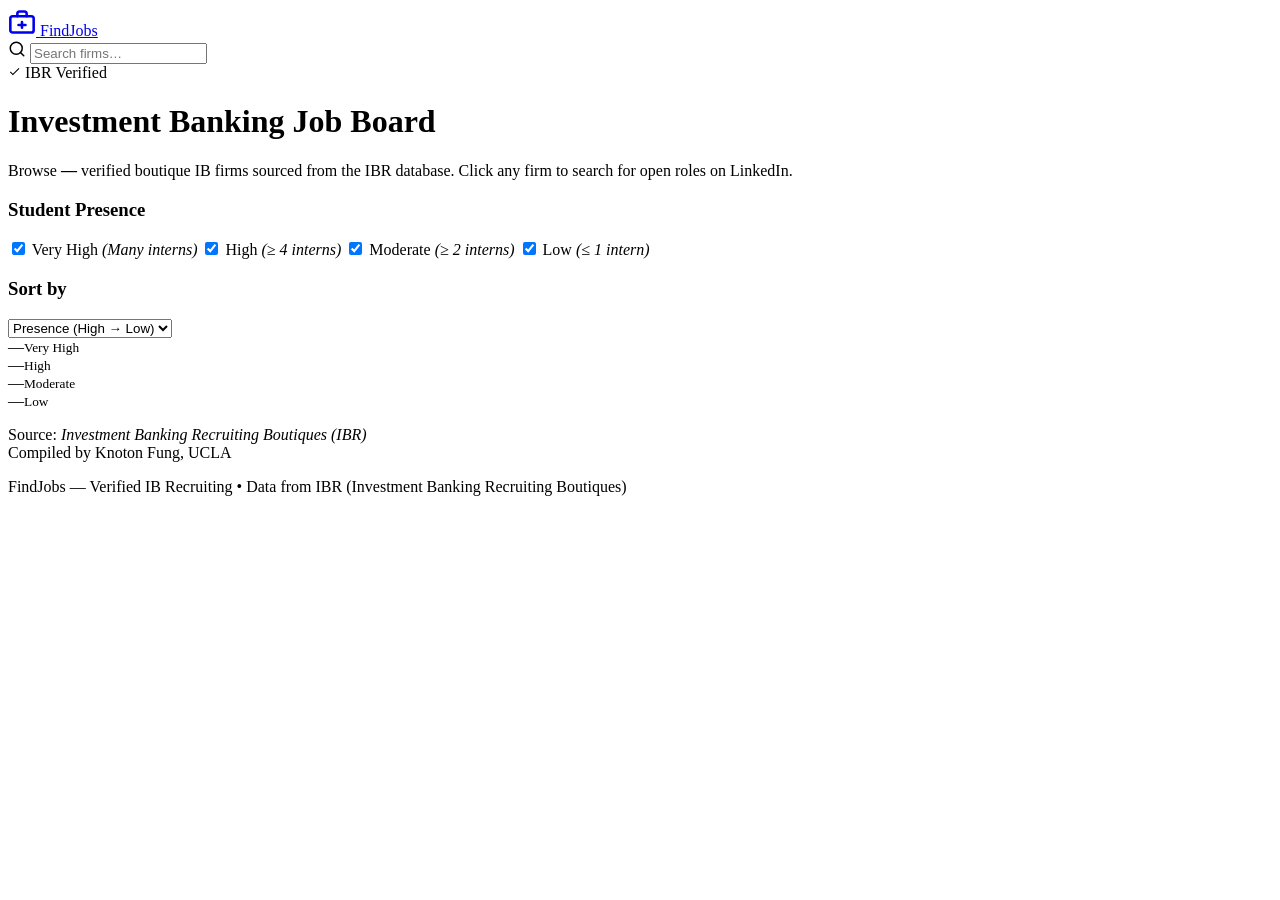
==== index.html @ dc021b7e "your message here" ====
<!DOCTYPE html>
<html lang="en">
<head>
  <meta charset="UTF-8" />
  <meta name="viewport" content="width=device-width, initial-scale=1.0" />
  <title>FindJobs — Verified IB Recruiting</title>
  <link rel="stylesheet" href="style.css" />
</head>
<body>
 
  <!-- NAV -->
  <header class="nav">
    <div class="nav__inner">
      <a class="nav__logo" href="#">
        <svg width="28" height="28" viewBox="0 0 24 24" fill="none" stroke="currentColor" stroke-width="2.2" stroke-linecap="round" stroke-linejoin="round">
          <rect x="2" y="7" width="20" height="14" rx="2"/>
          <path d="M16 7V5a2 2 0 0 0-2-2h-4a2 2 0 0 0-2 2v2"/>
          <line x1="12" y1="12" x2="12" y2="17"/>
          <line x1="9" y1="14.5" x2="15" y2="14.5"/>
        </svg>
        <span>FindJobs</span>
      </a>
 
      <div class="nav__search">
        <svg class="nav__search-icon" width="18" height="18" viewBox="0 0 24 24" fill="none" stroke="currentColor" stroke-width="2" stroke-linecap="round" stroke-linejoin="round">
          <circle cx="11" cy="11" r="8"/><line x1="21" y1="21" x2="16.65" y2="16.65"/>
        </svg>
        <input id="searchInput" type="text" placeholder="Search firms…" autocomplete="off" />
        <button id="clearSearch" class="nav__search-clear" aria-label="Clear search" hidden>✕</button>
      </div>
 
      <div class="nav__badge">
        <span class="verified-badge">
          <svg width="13" height="13" viewBox="0 0 24 24" fill="currentColor"><path d="M9 16.17L4.83 12l-1.42 1.41L9 19 21 7l-1.41-1.41z"/></svg>
          IBR Verified
        </span>
      </div>
    </div>
  </header>
 
  <!-- HERO STRIP -->
  <div class="hero">
    <div class="hero__inner">
      <h1 class="hero__title">Investment Banking Job Board</h1>
      <p class="hero__sub">Browse <strong id="totalCount">—</strong> verified boutique IB firms sourced from the IBR database. Click any firm to search for open roles on LinkedIn.</p>
    </div>
  </div>
 
  <!-- MAIN -->
  <main class="layout">
 
    <!-- SIDEBAR -->
    <aside class="sidebar">
 
      <div class="sidebar__section">
        <h3 class="sidebar__label">Student Presence</h3>
        <label class="filter-check">
          <input type="checkbox" name="presence" value="Very High" checked />
          <span class="dot dot--veryhigh"></span> Very High <em>(Many interns)</em>
        </label>
        <label class="filter-check">
          <input type="checkbox" name="presence" value="High" checked />
          <span class="dot dot--high"></span> High <em>(≥ 4 interns)</em>
        </label>
        <label class="filter-check">
          <input type="checkbox" name="presence" value="Moderate" checked />
          <span class="dot dot--moderate"></span> Moderate <em>(≥ 2 interns)</em>
        </label>
        <label class="filter-check">
          <input type="checkbox" name="presence" value="Low" checked />
          <span class="dot dot--low"></span> Low <em>(≤ 1 intern)</em>
        </label>
      </div>
 
      <div class="sidebar__section">
        <h3 class="sidebar__label">Sort by</h3>
        <select id="sortSelect" class="sidebar__select">
          <option value="presence">Presence (High → Low)</option>
          <option value="alpha">Alphabetical (A → Z)</option>
        </select>
      </div>
 
      <div class="sidebar__stats" id="statsBox">
        <div class="stat"><span id="statVH">—</span><small>Very High</small></div>
        <div class="stat"><span id="statH">—</span><small>High</small></div>
        <div class="stat"><span id="statM">—</span><small>Moderate</small></div>
        <div class="stat"><span id="statL">—</span><small>Low</small></div>
      </div>
 
      <p class="sidebar__credit">Source: <em>Investment Banking Recruiting Boutiques (IBR)</em><br>Compiled by Knoton Fung, UCLA</p>
    </aside>
 
    <!-- CARDS GRID -->
    <section class="cards-section">
      <div class="results-bar">
        <span id="resultsCount"></span>
      </div>
      <div class="cards" id="cardsGrid"></div>
      <div class="empty-state" id="emptyState" hidden>
        <svg width="48" height="48" viewBox="0 0 24 24" fill="none" stroke="#ccc" stroke-width="1.5"><circle cx="11" cy="11" r="8"/><line x1="21" y1="21" x2="16.65" y2="16.65"/></svg>
        <p>No firms match your filters.</p>
      </div>
    </section>
 
  </main>
 
  <!-- FOOTER -->
  <footer class="footer">
    <p>FindJobs &mdash; Verified IB Recruiting &bull; Data from IBR (Investment Banking Recruiting Boutiques)</p>
  </footer>
 
  <script src="script.js"></script>
</body>
</html>
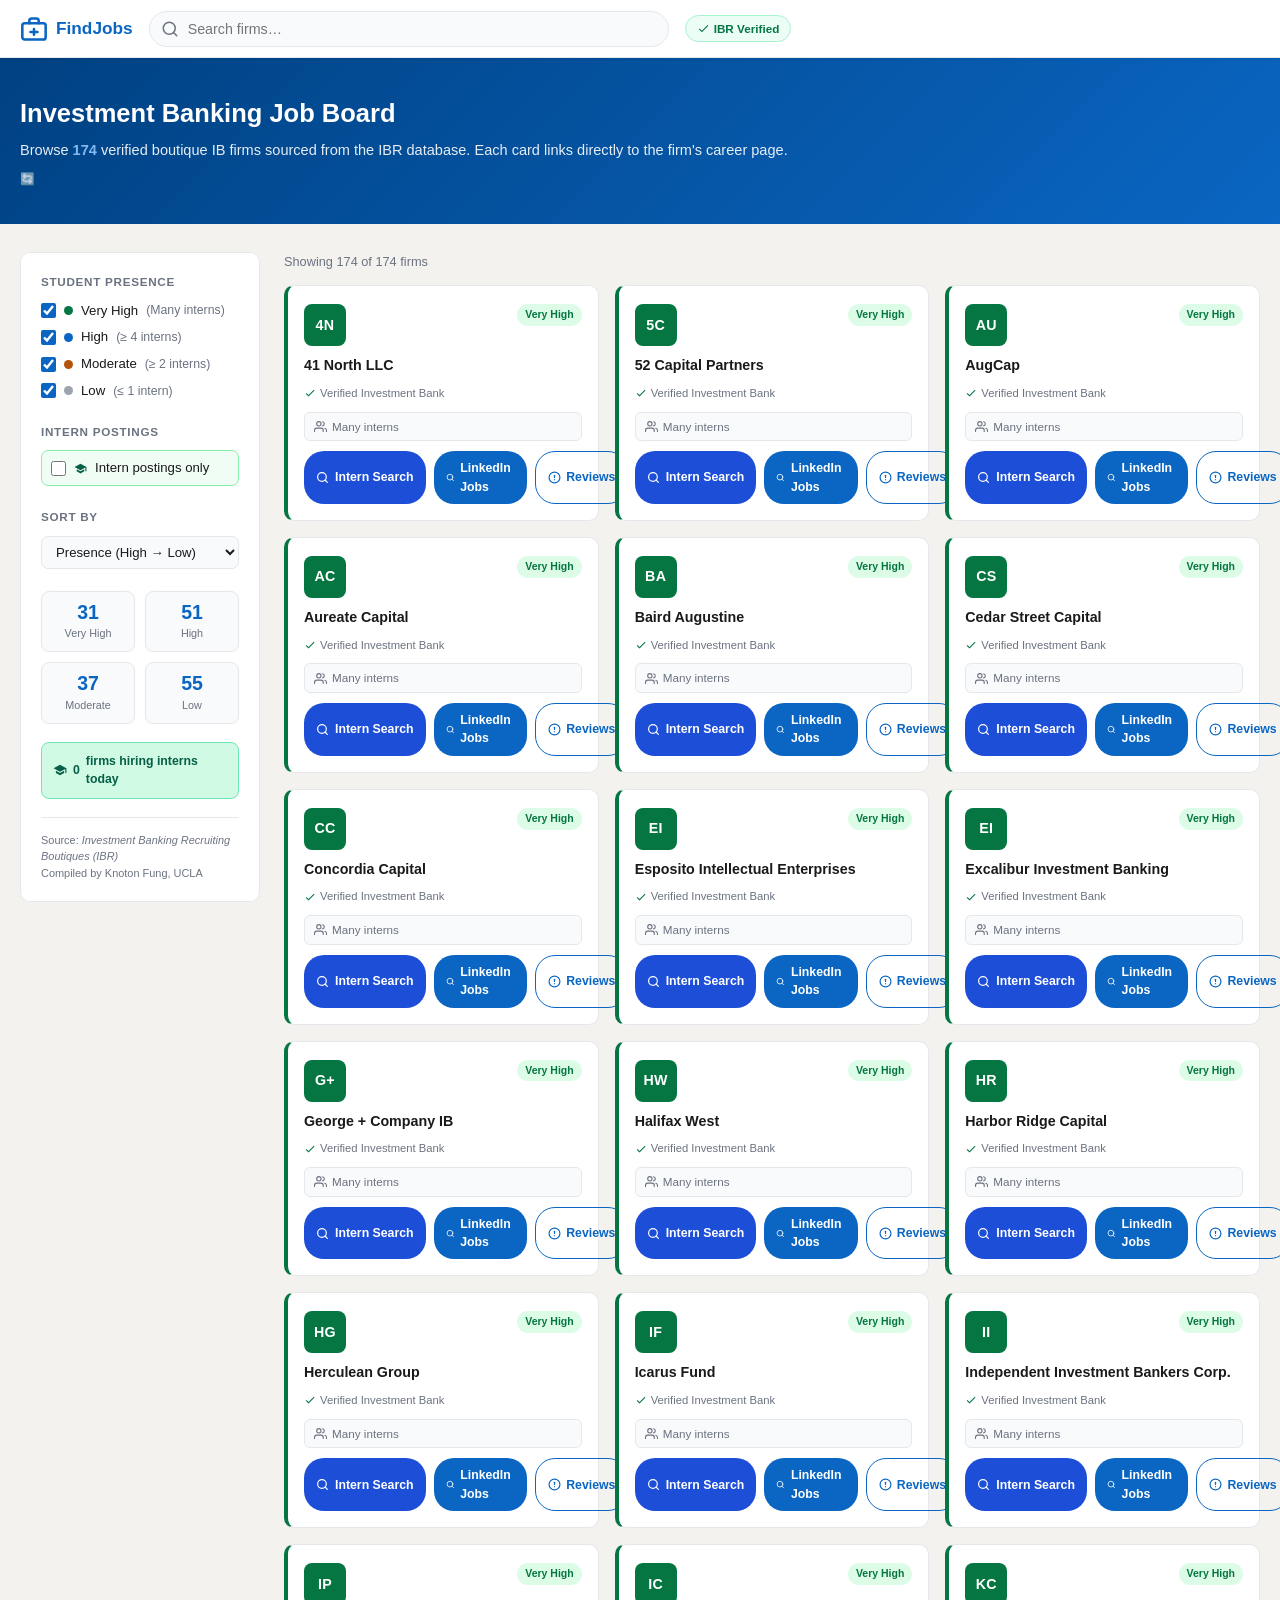
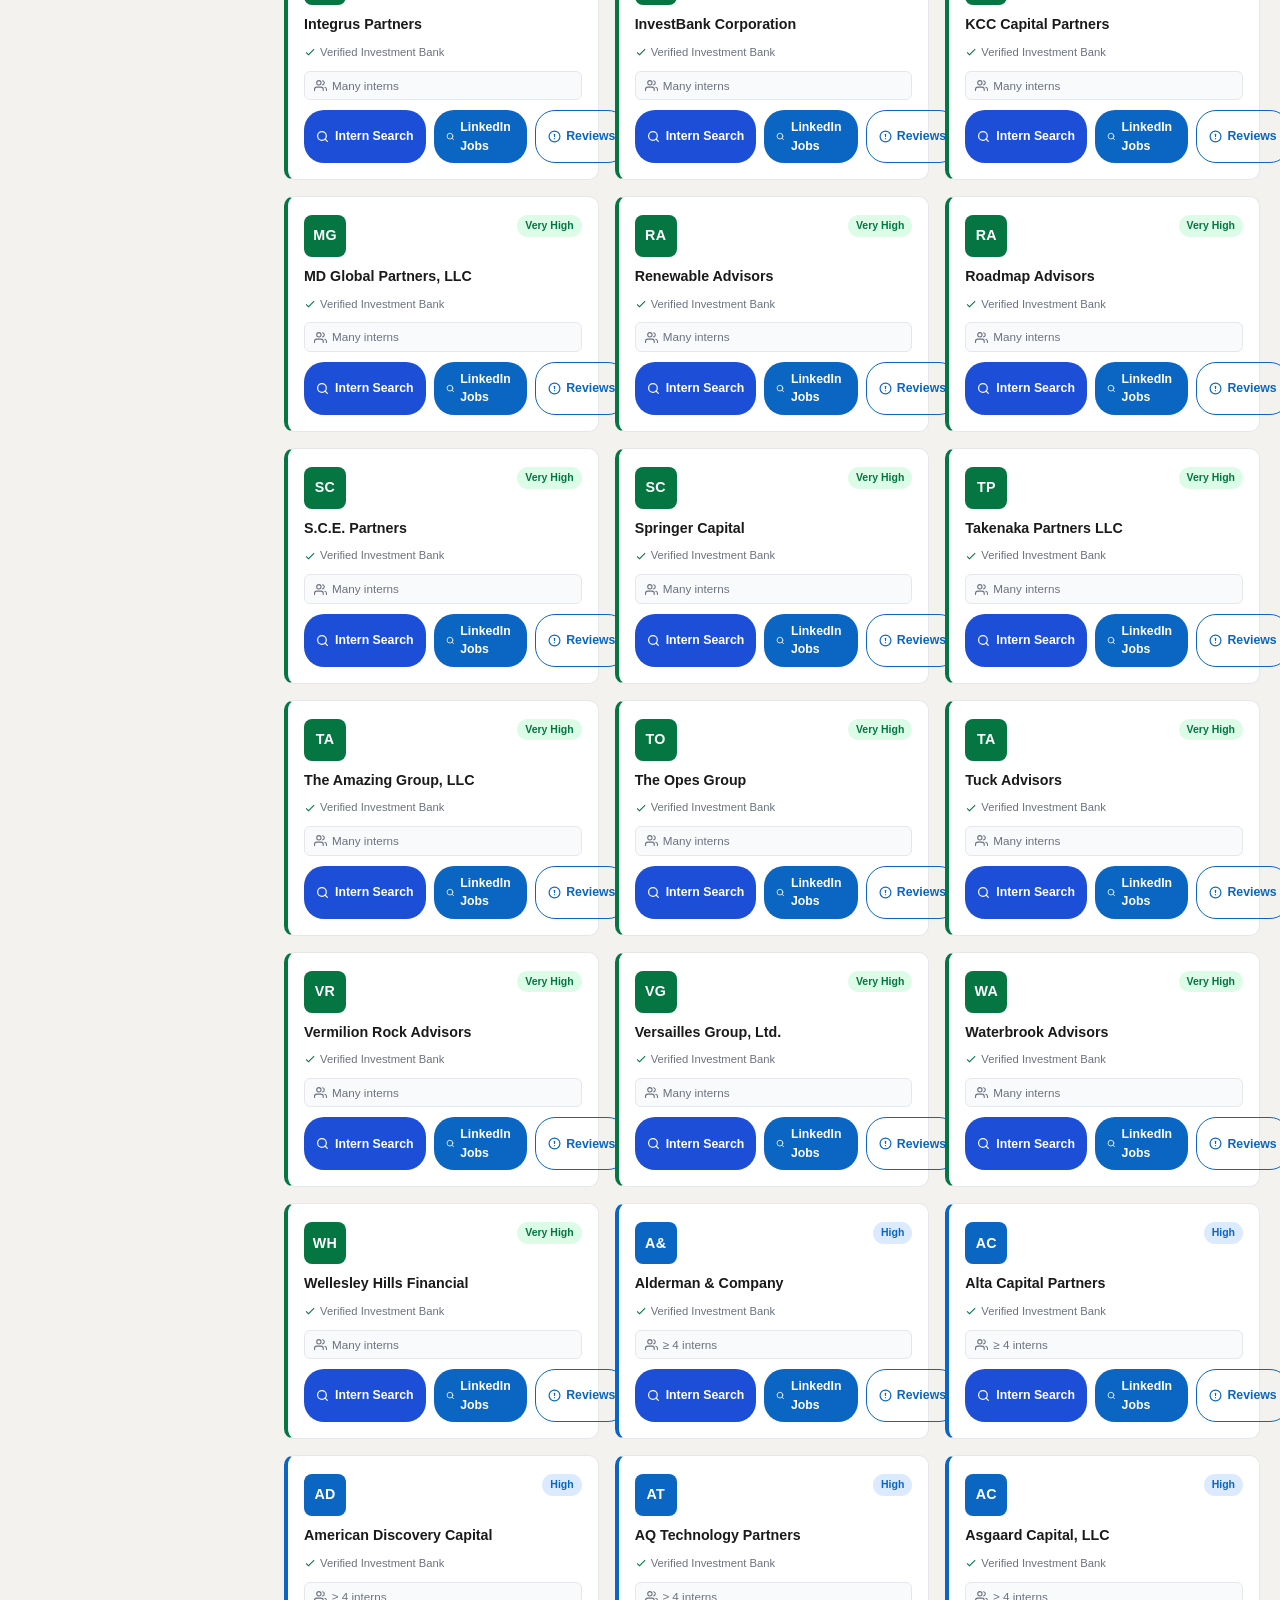
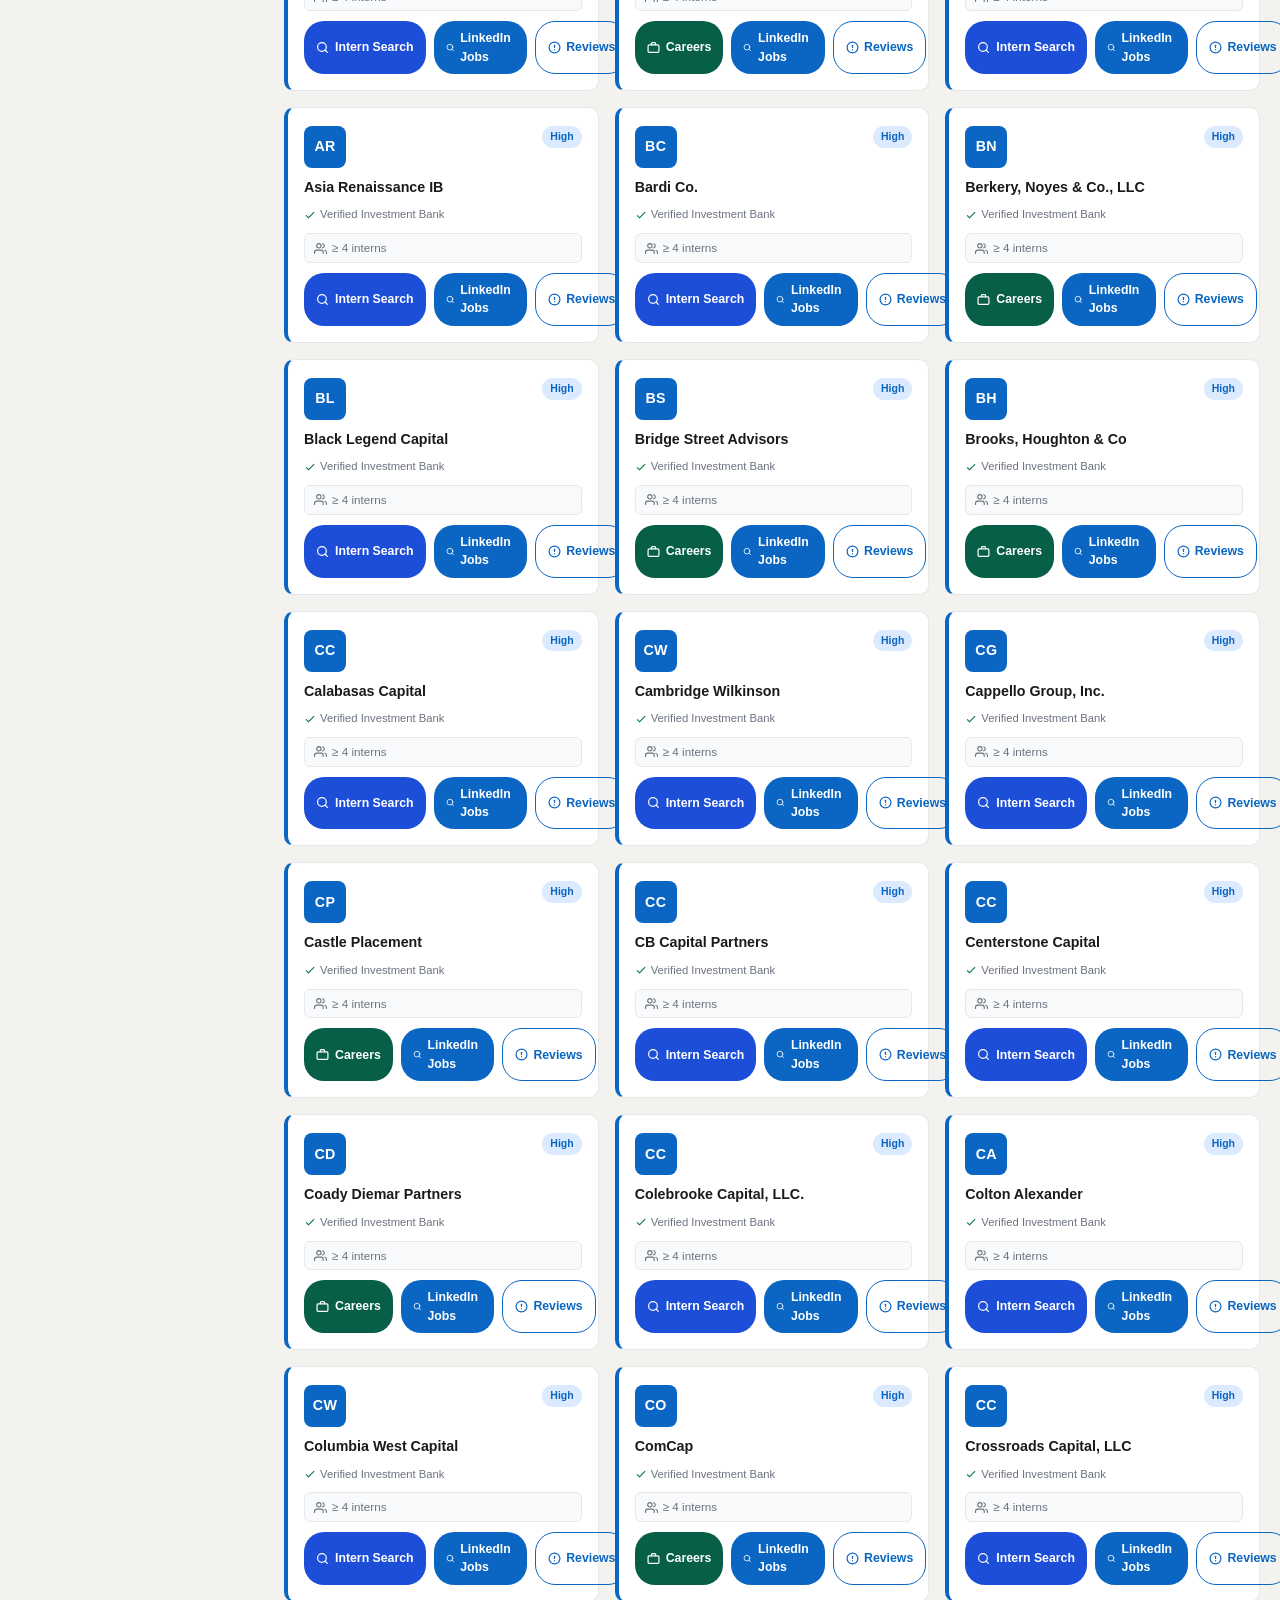
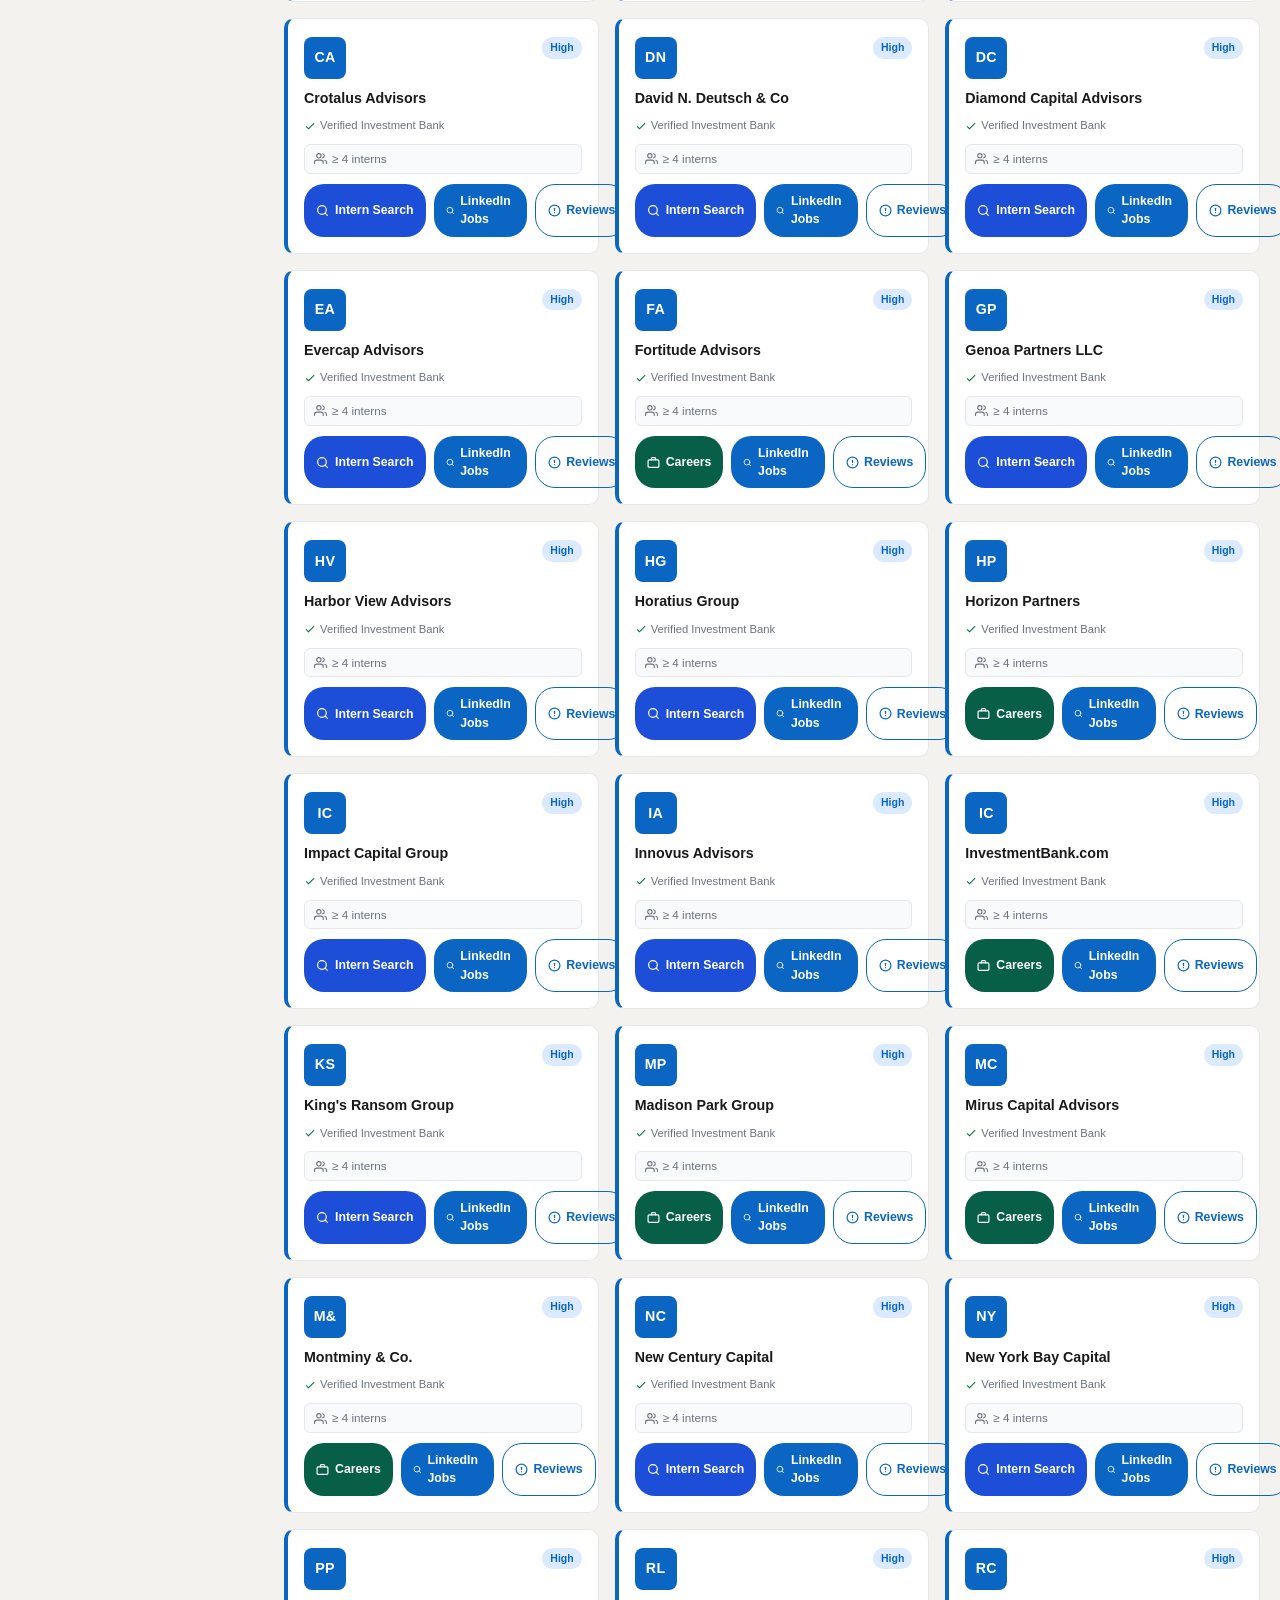
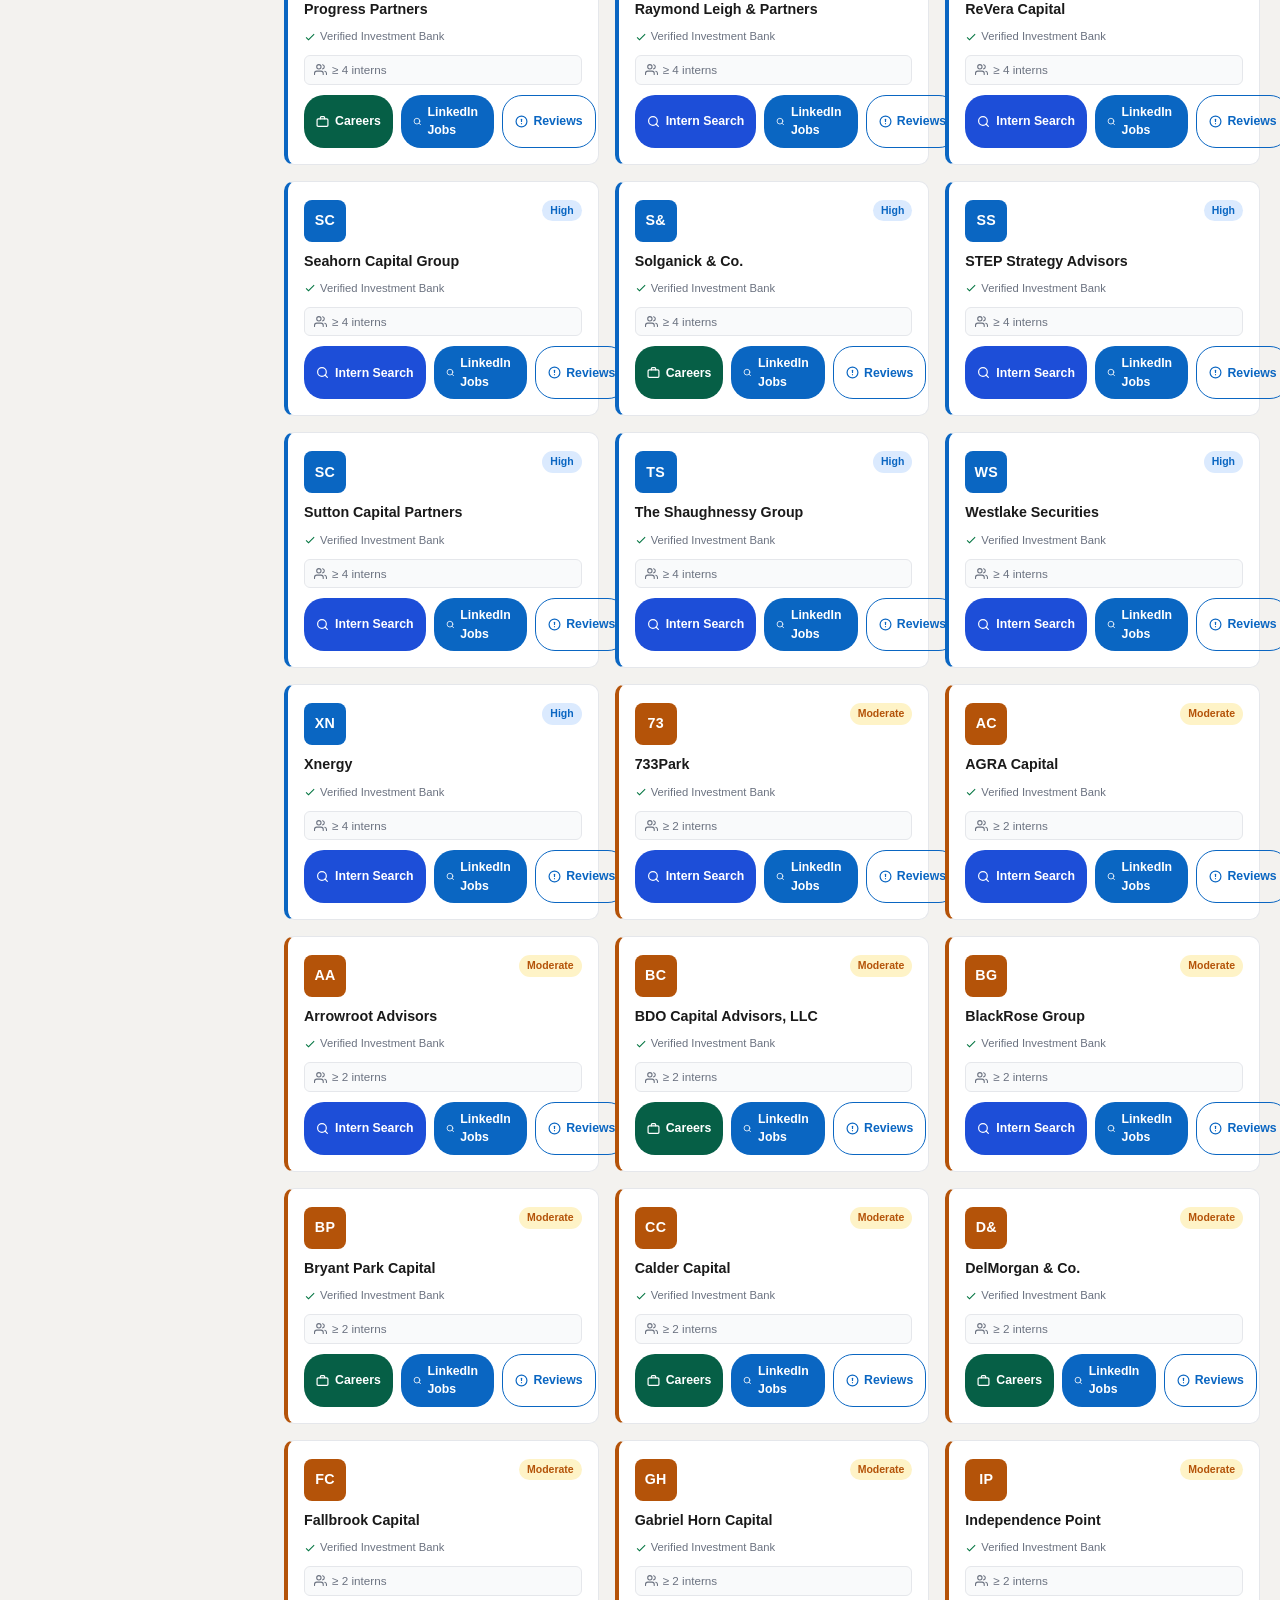
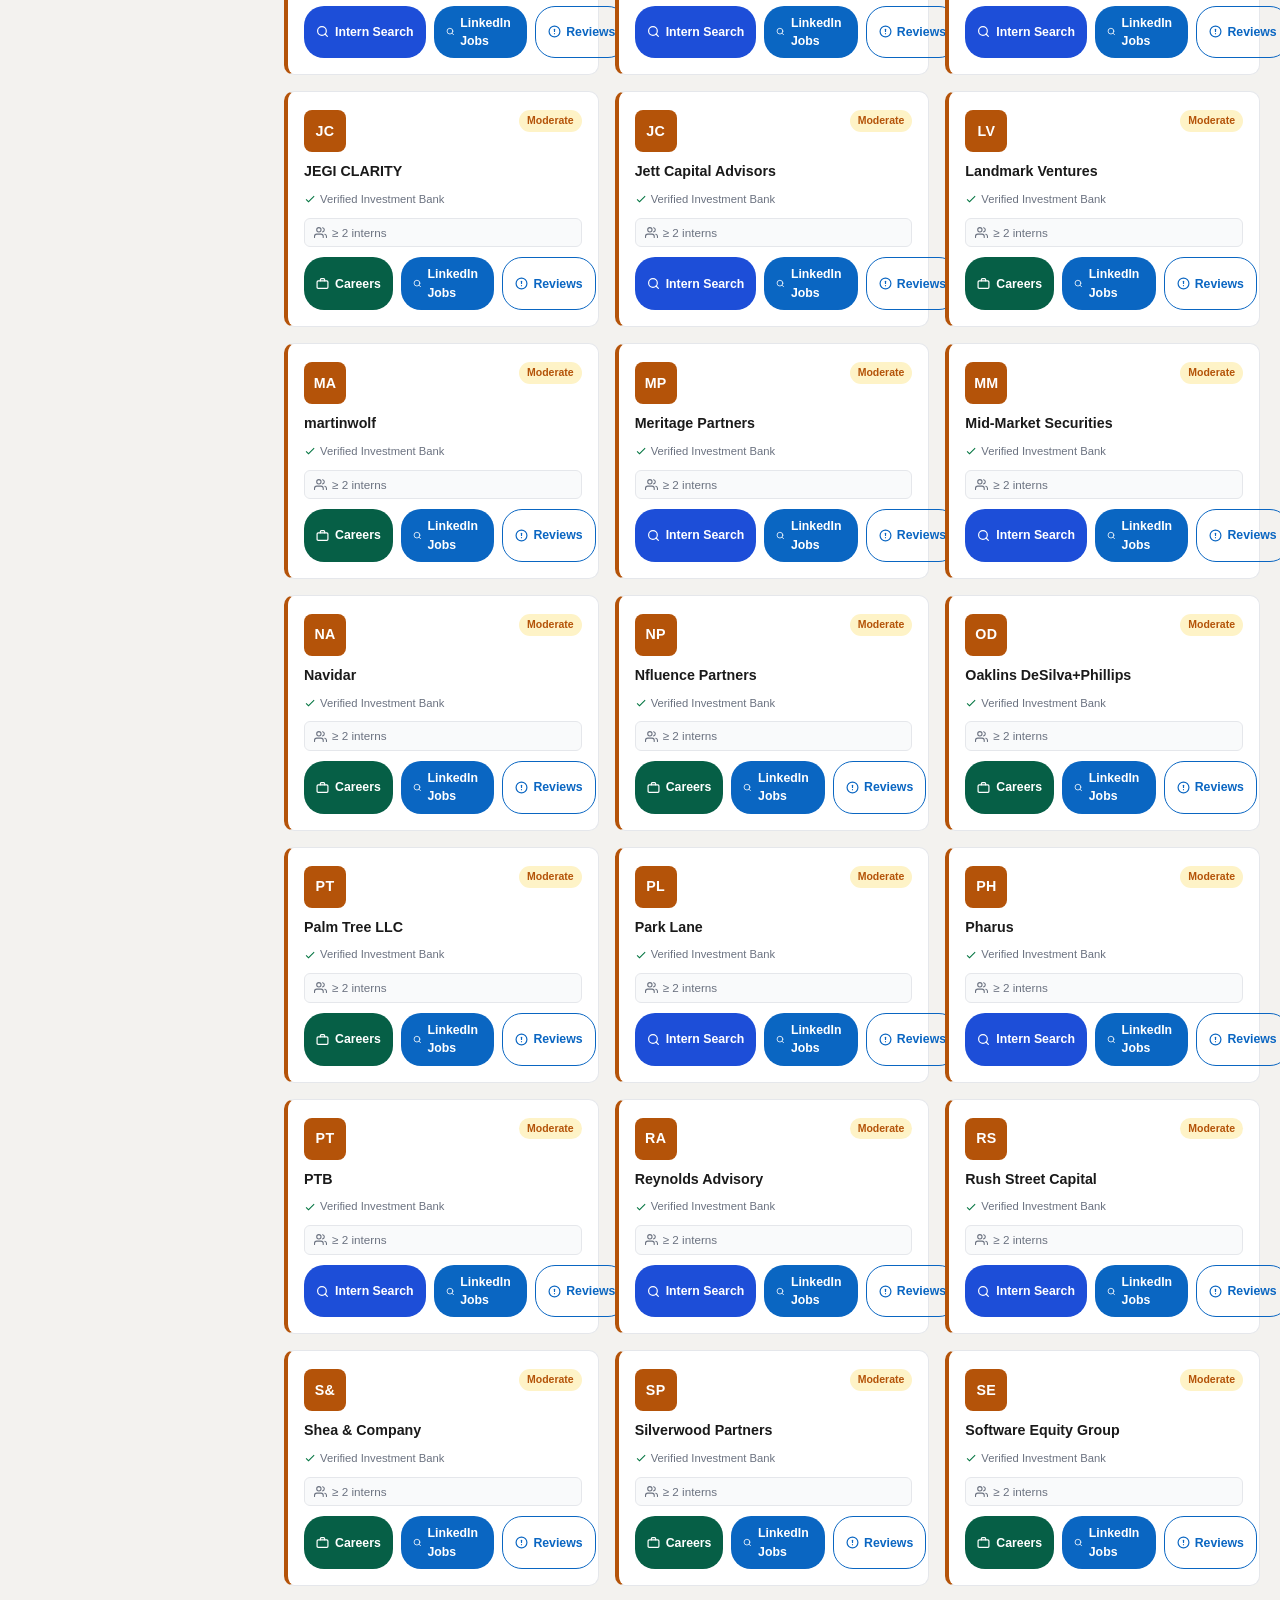
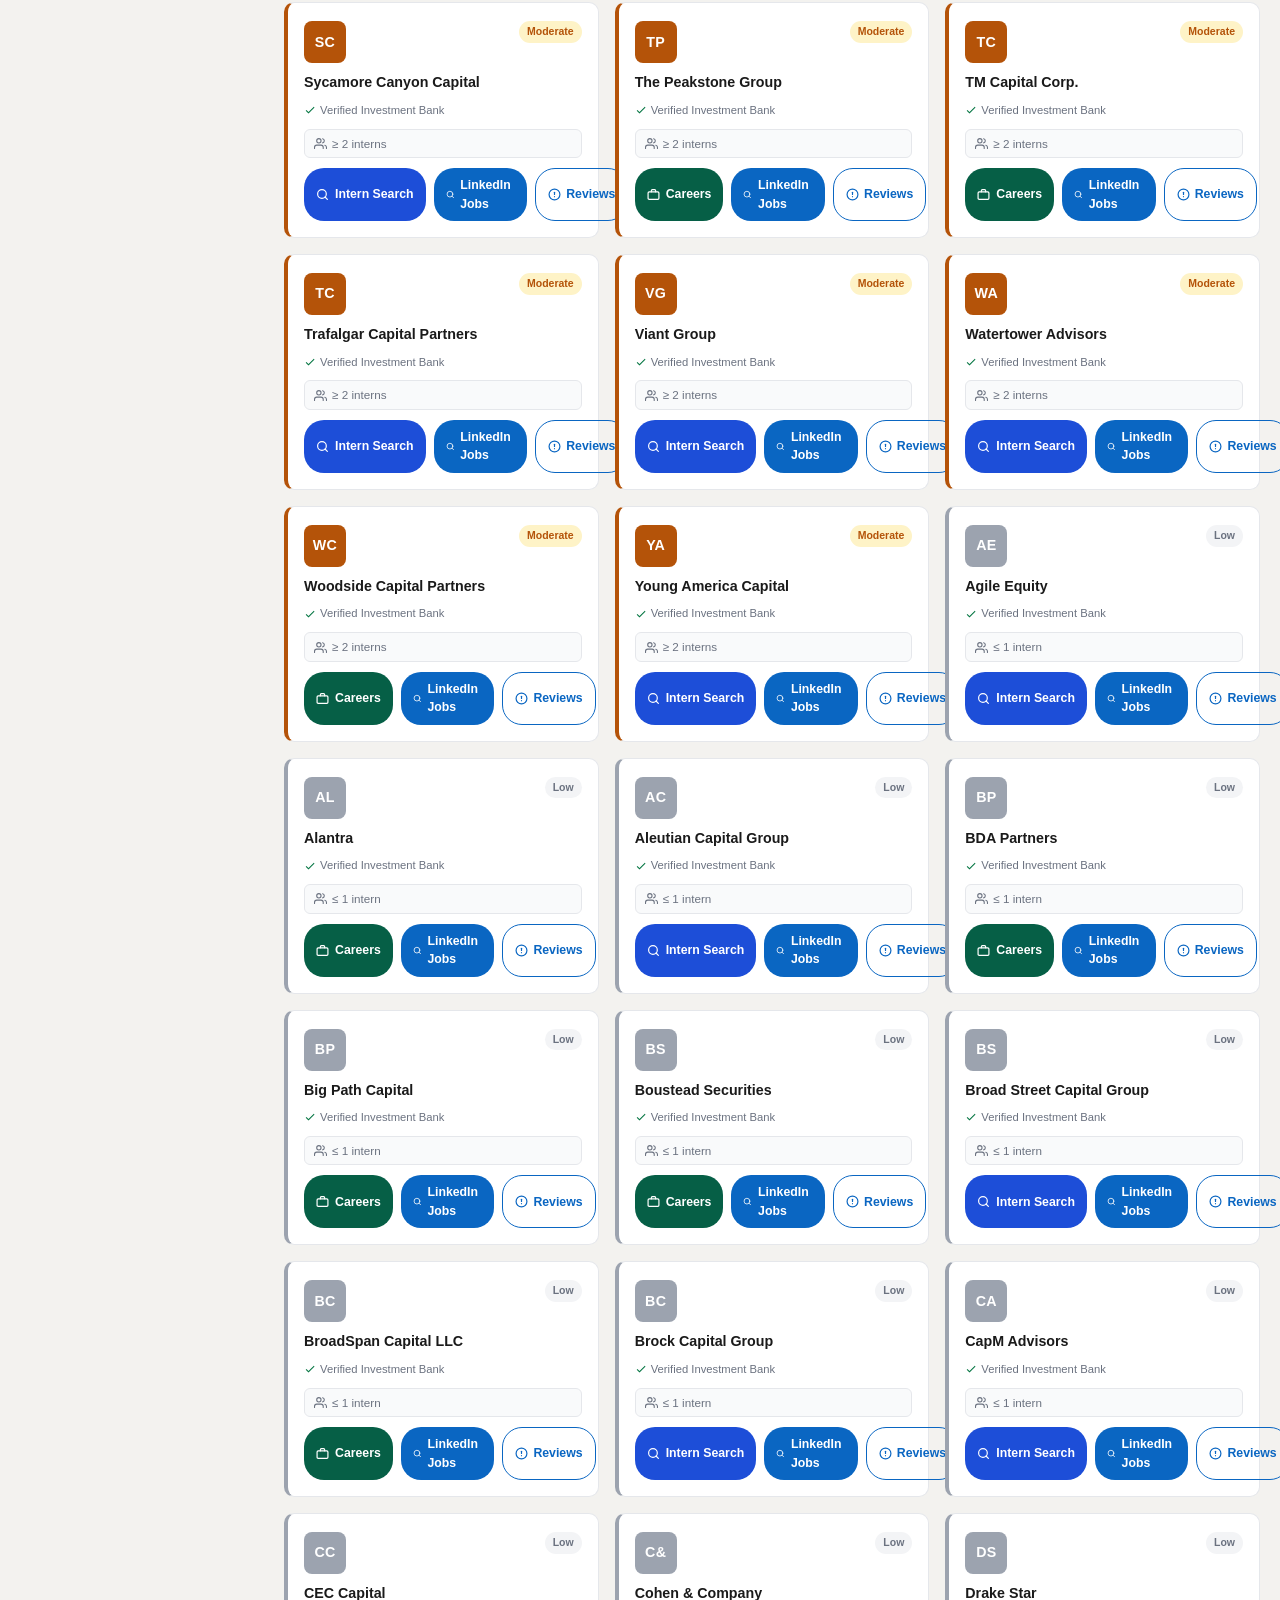
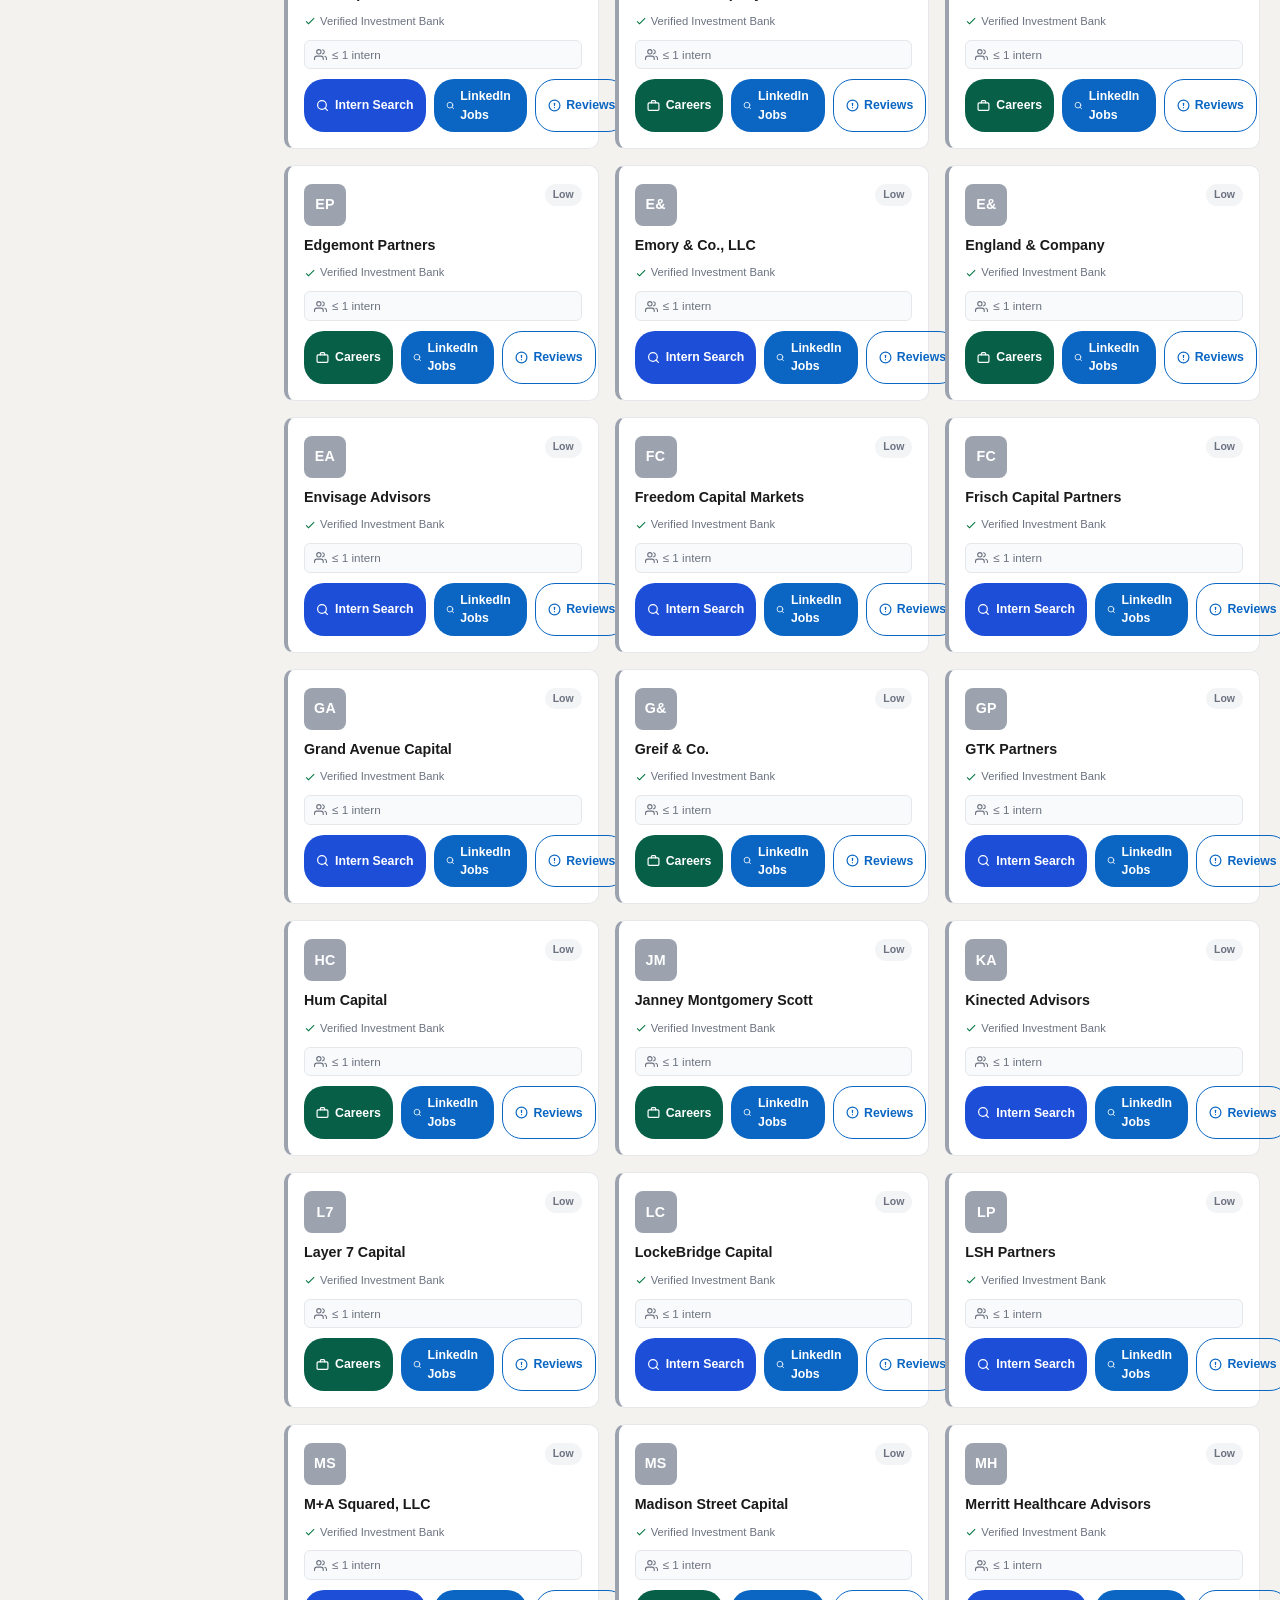
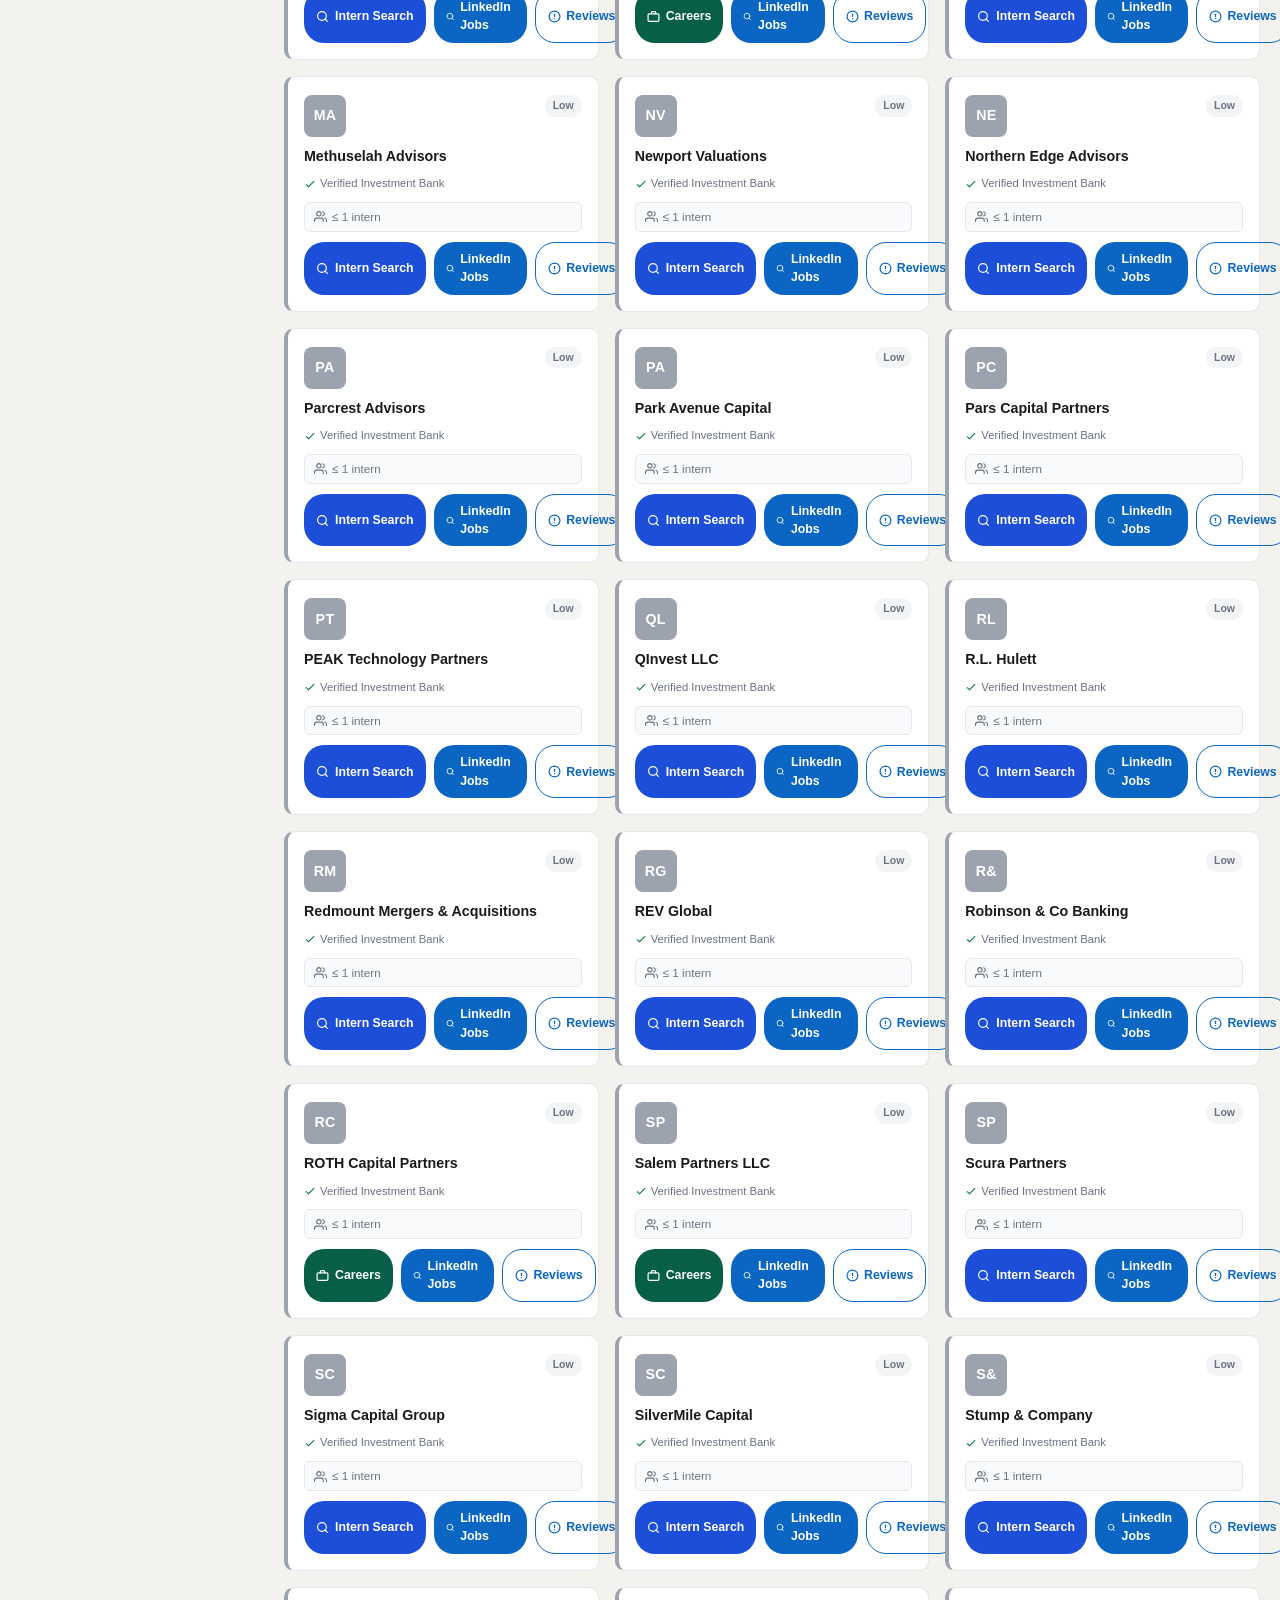
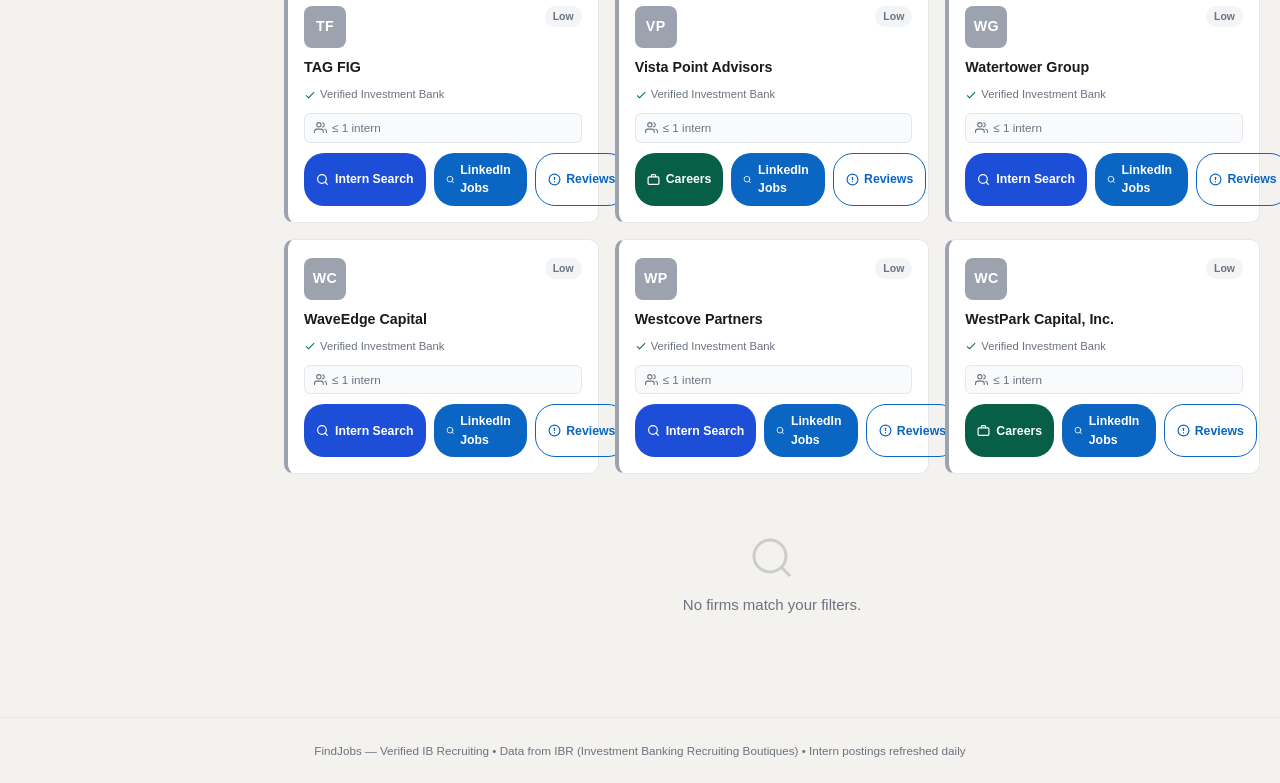
==== commit 02093c14: "your commit message" ====
--- a/index.html
+++ b/index.html
@@ -42,7 +42,8 @@
   <div class="hero">
     <div class="hero__inner">
       <h1 class="hero__title">Investment Banking Job Board</h1>
-      <p class="hero__sub">Browse <strong id="totalCount">—</strong> verified boutique IB firms sourced from the IBR database. Click any firm to search for open roles on LinkedIn.</p>
+      <p class="hero__sub">Browse <strong id="totalCount">—</strong> verified boutique IB firms sourced from the IBR database. Each card links directly to the firm's career page.</p>
+      <p id="lastChecked" class="hero__last-checked" hidden></p>
     </div>
   </div>
  
@@ -72,10 +73,23 @@
         </label>
       </div>
  
+      <!-- Intern posting filter -->
+      <div class="sidebar__section">
+        <h3 class="sidebar__label">Intern Postings</h3>
+        <label class="filter-check filter-check--intern">
+          <input type="checkbox" id="internOnlyToggle" />
+          <svg width="13" height="13" viewBox="0 0 24 24" fill="currentColor" aria-hidden="true" class="intern-icon">
+            <path d="M12 3L1 9l11 6 9-4.91V17h2V9L12 3zM5 13.18v4L12 21l7-3.82v-4L12 17l-7-3.82z"/>
+          </svg>
+          <span id="internToggleLabel">Intern postings only</span>
+        </label>
+      </div>
+ 
       <div class="sidebar__section">
         <h3 class="sidebar__label">Sort by</h3>
         <select id="sortSelect" class="sidebar__select">
           <option value="presence">Presence (High → Low)</option>
+          <option value="intern">Intern postings first</option>
           <option value="alpha">Alphabetical (A → Z)</option>
         </select>
       </div>
@@ -85,6 +99,13 @@
         <div class="stat"><span id="statH">—</span><small>High</small></div>
         <div class="stat"><span id="statM">—</span><small>Moderate</small></div>
         <div class="stat"><span id="statL">—</span><small>Low</small></div>
+      </div>
+ 
+      <div class="sidebar__intern-stat" id="internStatBox">
+        <svg width="14" height="14" viewBox="0 0 24 24" fill="currentColor" aria-hidden="true">
+          <path d="M12 3L1 9l11 6 9-4.91V17h2V9L12 3zM5 13.18v4L12 21l7-3.82v-4L12 17l-7-3.82z"/>
+        </svg>
+        <span id="internCount">—</span> firms hiring interns today
       </div>
  
       <p class="sidebar__credit">Source: <em>Investment Banking Recruiting Boutiques (IBR)</em><br>Compiled by Knoton Fung, UCLA</p>
@@ -106,7 +127,7 @@
  
   <!-- FOOTER -->
   <footer class="footer">
-    <p>FindJobs &mdash; Verified IB Recruiting &bull; Data from IBR (Investment Banking Recruiting Boutiques)</p>
+    <p>FindJobs &mdash; Verified IB Recruiting &bull; Data from IBR (Investment Banking Recruiting Boutiques) &bull; Intern postings refreshed daily</p>
   </footer>
  
   <script src="script.js"></script>
--- a/style.css
+++ b/style.css
@@ -0,0 +1,514 @@
+/* ── Reset & Base ───────────────────────────────────────────── */
+*, *::before, *::after { box-sizing: border-box; margin: 0; padding: 0; }
+ 
+:root {
+  --blue:       #0a66c2;
+  --blue-dark:  #004182;
+  --green:      #057642;
+  --amber:      #b45309;
+  --gray:       #6b7280;
+  --bg:         #f3f2ef;
+  --card-bg:    #ffffff;
+  --border:     #e5e7eb;
+  --text:       #1a1a1a;
+  --text-muted: #6b7280;
+  --nav-h:      58px;
+  --radius:     10px;
+ 
+  --vh-color:   #057642;
+  --h-color:    #0a66c2;
+  --m-color:    #b45309;
+  --l-color:    #9ca3af;
+}
+ 
+html { font-size: 15px; }
+body {
+  font-family: -apple-system, BlinkMacSystemFont, "Segoe UI", Roboto, Helvetica, Arial, sans-serif;
+  background: var(--bg);
+  color: var(--text);
+  line-height: 1.5;
+}
+ 
+/* ── Nav ────────────────────────────────────────────────────── */
+.nav {
+  position: sticky;
+  top: 0;
+  z-index: 100;
+  height: var(--nav-h);
+  background: #fff;
+  border-bottom: 1px solid var(--border);
+  box-shadow: 0 1px 4px rgba(0,0,0,.07);
+}
+.nav__inner {
+  max-width: 1280px;
+  margin: 0 auto;
+  height: 100%;
+  display: flex;
+  align-items: center;
+  gap: 16px;
+  padding: 0 20px;
+}
+.nav__logo {
+  display: flex;
+  align-items: center;
+  gap: 8px;
+  font-weight: 700;
+  font-size: 1.15rem;
+  color: var(--blue);
+  text-decoration: none;
+  white-space: nowrap;
+}
+.nav__logo svg { flex-shrink: 0; }
+ 
+.nav__search {
+  flex: 1;
+  max-width: 520px;
+  position: relative;
+  display: flex;
+  align-items: center;
+}
+.nav__search-icon {
+  position: absolute;
+  left: 12px;
+  color: var(--text-muted);
+  pointer-events: none;
+}
+.nav__search input {
+  width: 100%;
+  padding: 9px 36px 9px 38px;
+  border: 1.5px solid var(--border);
+  border-radius: 24px;
+  font-size: .95rem;
+  background: #f9fafb;
+  outline: none;
+  transition: border-color .15s, background .15s;
+}
+.nav__search input:focus {
+  border-color: var(--blue);
+  background: #fff;
+}
+.nav__search-clear {
+  position: absolute;
+  right: 12px;
+  background: none;
+  border: none;
+  cursor: pointer;
+  color: var(--text-muted);
+  font-size: .85rem;
+  line-height: 1;
+  padding: 2px 4px;
+}
+.nav__search-clear:hover { color: var(--text); }
+ 
+.verified-badge {
+  display: inline-flex;
+  align-items: center;
+  gap: 4px;
+  background: #ecfdf5;
+  color: var(--green);
+  border: 1px solid #a7f3d0;
+  border-radius: 20px;
+  padding: 4px 11px;
+  font-size: .78rem;
+  font-weight: 600;
+  white-space: nowrap;
+}
+ 
+/* ── Hero ───────────────────────────────────────────────────── */
+.hero {
+  background: linear-gradient(135deg, var(--blue-dark) 0%, var(--blue) 100%);
+  color: #fff;
+  padding: 36px 20px;
+}
+.hero__inner {
+  max-width: 1280px;
+  margin: 0 auto;
+}
+.hero__title {
+  font-size: 1.7rem;
+  font-weight: 700;
+  margin-bottom: 8px;
+}
+.hero__sub {
+  font-size: .97rem;
+  opacity: .9;
+}
+.hero__sub strong { color: #93c5fd; }
+ 
+/* ── Layout ─────────────────────────────────────────────────── */
+.layout {
+  max-width: 1280px;
+  margin: 28px auto;
+  padding: 0 20px;
+  display: grid;
+  grid-template-columns: 240px 1fr;
+  gap: 24px;
+  align-items: start;
+}
+ 
+/* ── Sidebar ────────────────────────────────────────────────── */
+.sidebar {
+  background: var(--card-bg);
+  border-radius: var(--radius);
+  border: 1px solid var(--border);
+  padding: 20px;
+  position: sticky;
+  top: calc(var(--nav-h) + 16px);
+}
+.sidebar__section { margin-bottom: 22px; }
+.sidebar__label {
+  font-size: .78rem;
+  font-weight: 700;
+  text-transform: uppercase;
+  letter-spacing: .06em;
+  color: var(--text-muted);
+  margin-bottom: 10px;
+}
+.filter-check {
+  display: flex;
+  align-items: center;
+  gap: 8px;
+  font-size: .88rem;
+  margin-bottom: 7px;
+  cursor: pointer;
+  user-select: none;
+}
+.filter-check em { color: var(--text-muted); font-style: normal; font-size: .82rem; }
+.filter-check input[type=checkbox] { accent-color: var(--blue); width: 15px; height: 15px; cursor: pointer; }
+ 
+.dot {
+  width: 9px; height: 9px;
+  border-radius: 50%;
+  flex-shrink: 0;
+}
+.dot--veryhigh { background: var(--vh-color); }
+.dot--high     { background: var(--h-color); }
+.dot--moderate { background: var(--m-color); }
+.dot--low      { background: var(--l-color); }
+ 
+.sidebar__select {
+  width: 100%;
+  padding: 7px 10px;
+  border: 1.5px solid var(--border);
+  border-radius: 7px;
+  font-size: .88rem;
+  background: #f9fafb;
+  color: var(--text);
+  cursor: pointer;
+  outline: none;
+}
+.sidebar__select:focus { border-color: var(--blue); }
+ 
+.sidebar__stats {
+  display: grid;
+  grid-template-columns: 1fr 1fr;
+  gap: 10px;
+  margin-top: 4px;
+  margin-bottom: 18px;
+}
+.stat {
+  background: #f9fafb;
+  border: 1px solid var(--border);
+  border-radius: 8px;
+  padding: 10px 8px;
+  text-align: center;
+}
+.stat span {
+  display: block;
+  font-size: 1.3rem;
+  font-weight: 700;
+  color: var(--blue);
+  line-height: 1.1;
+}
+.stat small {
+  display: block;
+  font-size: .72rem;
+  color: var(--text-muted);
+  margin-top: 2px;
+}
+ 
+.sidebar__credit {
+  font-size: .73rem;
+  color: var(--text-muted);
+  line-height: 1.5;
+  border-top: 1px solid var(--border);
+  padding-top: 14px;
+}
+ 
+/* ── Cards Section ──────────────────────────────────────────── */
+.results-bar {
+  font-size: .85rem;
+  color: var(--text-muted);
+  margin-bottom: 14px;
+}
+ 
+.cards {
+  display: grid;
+  grid-template-columns: repeat(auto-fill, minmax(240px, 1fr));
+  gap: 16px;
+}
+ 
+/* ── Card ───────────────────────────────────────────────────── */
+.card {
+  background: var(--card-bg);
+  border: 1px solid var(--border);
+  border-radius: var(--radius);
+  padding: 18px 16px 16px;
+  display: flex;
+  flex-direction: column;
+  gap: 10px;
+  border-left: 4px solid transparent;
+  transition: box-shadow .18s, transform .18s;
+  position: relative;
+}
+.card:hover {
+  box-shadow: 0 6px 20px rgba(0,0,0,.1);
+  transform: translateY(-2px);
+}
+.card[data-presence="Very High"] { border-left-color: var(--vh-color); }
+.card[data-presence="High"]      { border-left-color: var(--h-color); }
+.card[data-presence="Moderate"]  { border-left-color: var(--m-color); }
+.card[data-presence="Low"]       { border-left-color: var(--l-color); }
+ 
+.card__header {
+  display: flex;
+  align-items: flex-start;
+  justify-content: space-between;
+  gap: 8px;
+}
+ 
+.card__initials {
+  width: 42px;
+  height: 42px;
+  border-radius: 8px;
+  display: flex;
+  align-items: center;
+  justify-content: center;
+  font-weight: 700;
+  font-size: .95rem;
+  color: #fff;
+  flex-shrink: 0;
+  letter-spacing: .02em;
+}
+.card[data-presence="Very High"] .card__initials { background: var(--vh-color); }
+.card[data-presence="High"]      .card__initials { background: var(--h-color); }
+.card[data-presence="Moderate"]  .card__initials { background: var(--m-color); }
+.card[data-presence="Low"]       .card__initials { background: var(--l-color); }
+ 
+.card__presence-pill {
+  font-size: .7rem;
+  font-weight: 600;
+  padding: 3px 8px;
+  border-radius: 20px;
+  white-space: nowrap;
+  flex-shrink: 0;
+}
+.presence-vh { background: #dcfce7; color: var(--vh-color); }
+.presence-h  { background: #dbeafe; color: var(--h-color); }
+.presence-m  { background: #fef3c7; color: var(--m-color); }
+.presence-l  { background: #f3f4f6; color: #6b7280; }
+ 
+.card__name {
+  font-size: .95rem;
+  font-weight: 700;
+  color: var(--text);
+  line-height: 1.3;
+}
+.card__type {
+  font-size: .75rem;
+  color: var(--text-muted);
+  display: flex;
+  align-items: center;
+  gap: 4px;
+}
+.card__type svg { color: var(--green); }
+ 
+.card__interns {
+  font-size: .78rem;
+  color: var(--text-muted);
+  background: #f9fafb;
+  border: 1px solid var(--border);
+  border-radius: 6px;
+  padding: 5px 9px;
+  display: flex;
+  align-items: center;
+  gap: 5px;
+}
+ 
+.card__actions {
+  display: flex;
+  gap: 8px;
+  margin-top: auto;
+}
+.btn-primary {
+  flex: 1;
+  display: inline-flex;
+  align-items: center;
+  justify-content: center;
+  gap: 6px;
+  background: var(--blue);
+  color: #fff;
+  border: none;
+  border-radius: 20px;
+  padding: 8px 12px;
+  font-size: .82rem;
+  font-weight: 600;
+  cursor: pointer;
+  text-decoration: none;
+  transition: background .15s;
+}
+.btn-primary:hover { background: var(--blue-dark); }
+ 
+.btn-secondary {
+  display: inline-flex;
+  align-items: center;
+  justify-content: center;
+  background: none;
+  color: var(--blue);
+  border: 1.5px solid var(--blue);
+  border-radius: 20px;
+  padding: 8px 12px;
+  font-size: .82rem;
+  font-weight: 600;
+  cursor: pointer;
+  text-decoration: none;
+  transition: background .15s, color .15s;
+  gap: 5px;
+}
+.btn-secondary:hover {
+  background: #dbeafe;
+}
+ 
+/* ── Empty State ────────────────────────────────────────────── */
+.empty-state {
+  text-align: center;
+  padding: 60px 20px;
+  color: var(--text-muted);
+  display: flex;
+  flex-direction: column;
+  align-items: center;
+  gap: 12px;
+}
+ 
+/* ── Footer ─────────────────────────────────────────────────── */
+.footer {
+  text-align: center;
+  padding: 24px 20px;
+  font-size: .78rem;
+  color: var(--text-muted);
+  border-top: 1px solid var(--border);
+  margin-top: 40px;
+}
+ 
+/* ── Intern Badge ───────────────────────────────────────────── */
+.card__intern-badge {
+  display: inline-flex;
+  align-items: center;
+  gap: 5px;
+  background: #d1fae5;
+  color: #065f46;
+  border: 1px solid #6ee7b7;
+  border-radius: 20px;
+  padding: 4px 10px;
+  font-size: .72rem;
+  font-weight: 700;
+  letter-spacing: .01em;
+  width: fit-content;
+  animation: intern-pulse 2.5s ease-in-out infinite;
+}
+ 
+@keyframes intern-pulse {
+  0%, 100% { box-shadow: 0 0 0 0 rgba(16,185,129,.35); }
+  50%       { box-shadow: 0 0 0 5px rgba(16,185,129,0); }
+}
+ 
+/* Card highlight when intern posting found */
+.card--has-intern {
+  background: #f0fdf4;
+  border-color: #86efac;
+}
+.card--has-intern:hover {
+  box-shadow: 0 6px 20px rgba(16,185,129,.18);
+}
+ 
+/* ── Career Button ───────────────────────────────────────────── */
+.btn-career {
+  flex: 1;
+  display: inline-flex;
+  align-items: center;
+  justify-content: center;
+  gap: 6px;
+  background: #065f46;
+  color: #fff;
+  border: none;
+  border-radius: 20px;
+  padding: 8px 12px;
+  font-size: .82rem;
+  font-weight: 600;
+  cursor: pointer;
+  text-decoration: none;
+  transition: background .15s;
+  white-space: nowrap;
+}
+.btn-career:hover { background: #047857; }
+ 
+/* Fallback variant (LinkedIn intern search) */
+.btn-career--fallback {
+  background: #1d4ed8;
+}
+.btn-career--fallback:hover { background: #1e40af; }
+ 
+/* ── Hero last-checked ───────────────────────────────────────── */
+.hero__last-checked {
+  font-size: .82rem;
+  margin-top: 8px;
+  opacity: .78;
+  display: flex;
+  align-items: center;
+  gap: 5px;
+}
+.hero__last-checked::before {
+  content: "🔄";
+  font-size: .8rem;
+}
+ 
+/* ── Sidebar intern stat ─────────────────────────────────────── */
+.sidebar__intern-stat {
+  display: flex;
+  align-items: center;
+  gap: 6px;
+  background: #d1fae5;
+  border: 1px solid #6ee7b7;
+  border-radius: 8px;
+  padding: 9px 11px;
+  font-size: .82rem;
+  font-weight: 600;
+  color: #065f46;
+  margin-bottom: 18px;
+}
+.sidebar__intern-stat svg { flex-shrink: 0; }
+ 
+/* ── Intern-only toggle ──────────────────────────────────────── */
+.filter-check--intern {
+  background: #f0fdf4;
+  border: 1px solid #86efac;
+  border-radius: 7px;
+  padding: 7px 9px;
+  margin-bottom: 0;
+}
+.filter-check--intern .intern-icon { color: #065f46; }
+ 
+/* ── Responsive ─────────────────────────────────────────────── */
+@media (max-width: 860px) {
+  .layout {
+    grid-template-columns: 1fr;
+  }
+  .sidebar {
+    position: static;
+  }
+  .hero__title { font-size: 1.35rem; }
+}
+@media (max-width: 560px) {
+  .nav__badge { display: none; }
+  .cards { grid-template-columns: 1fr; }
+}
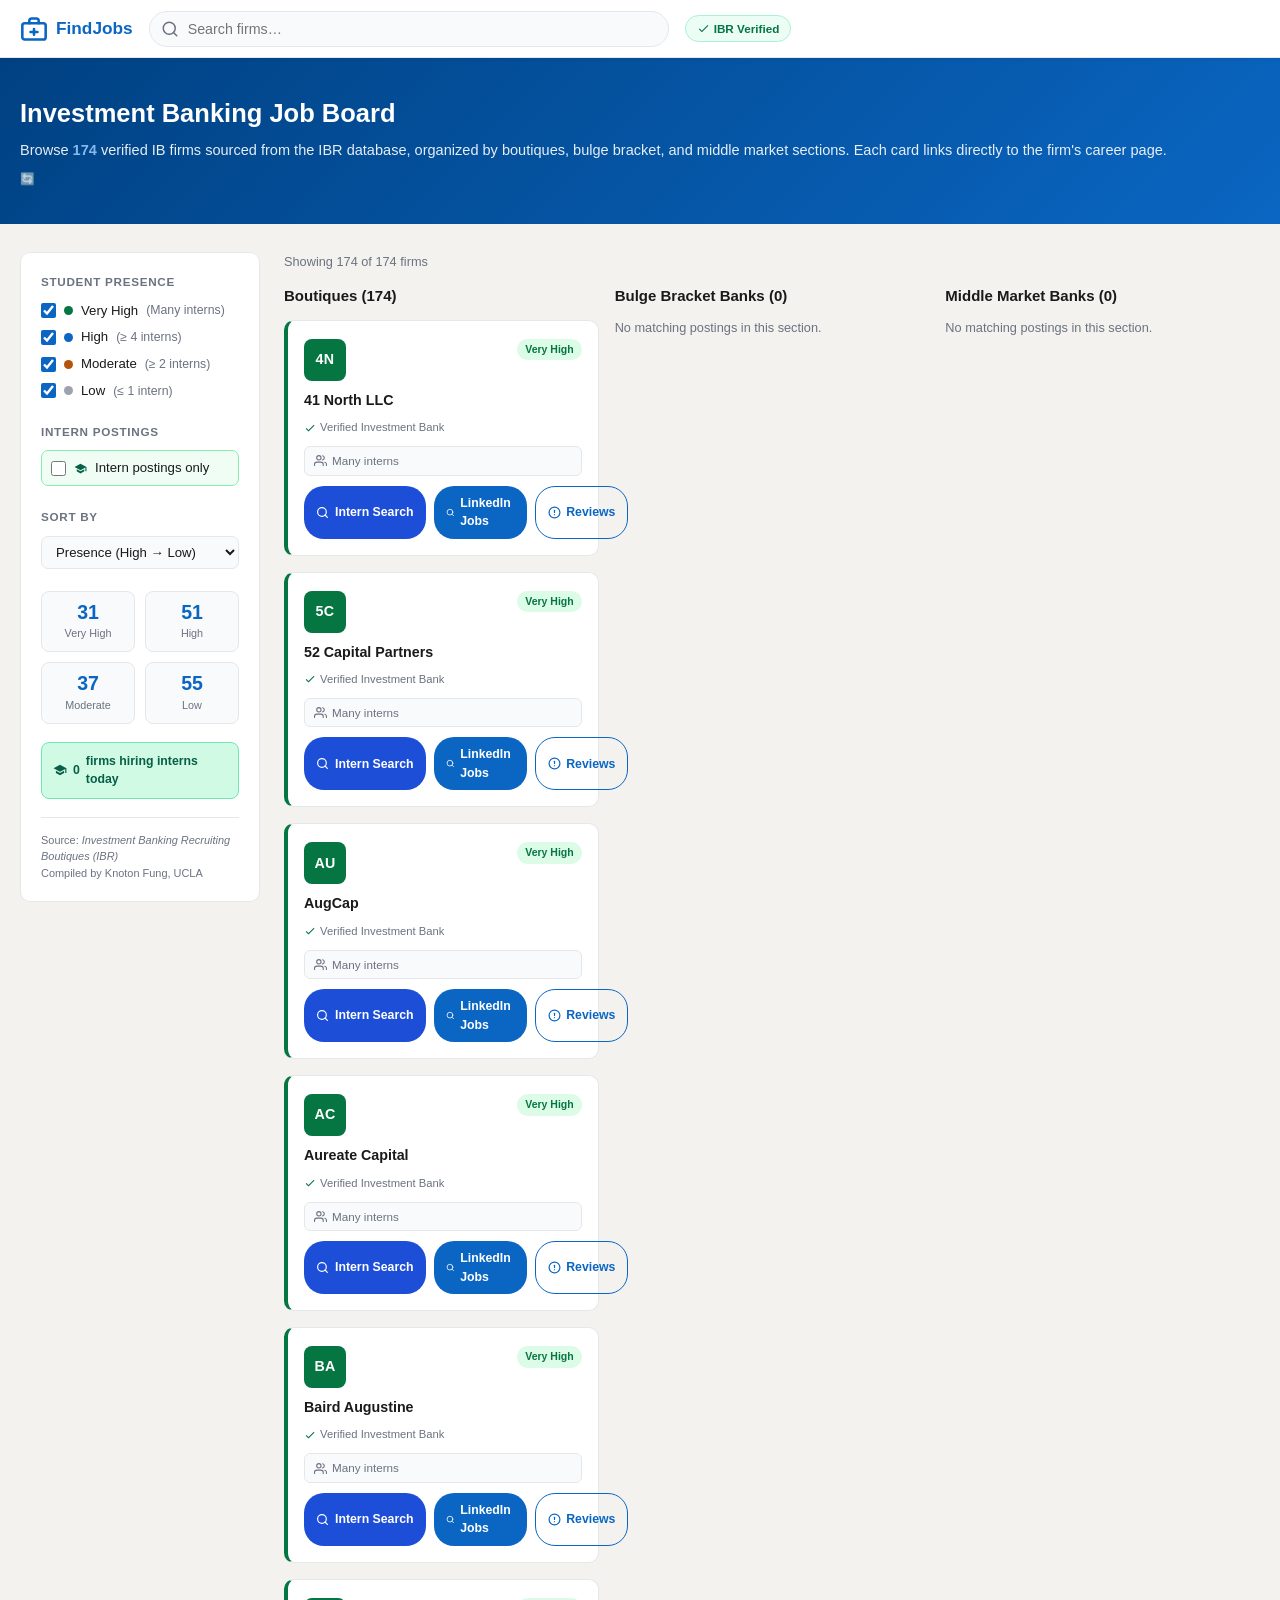
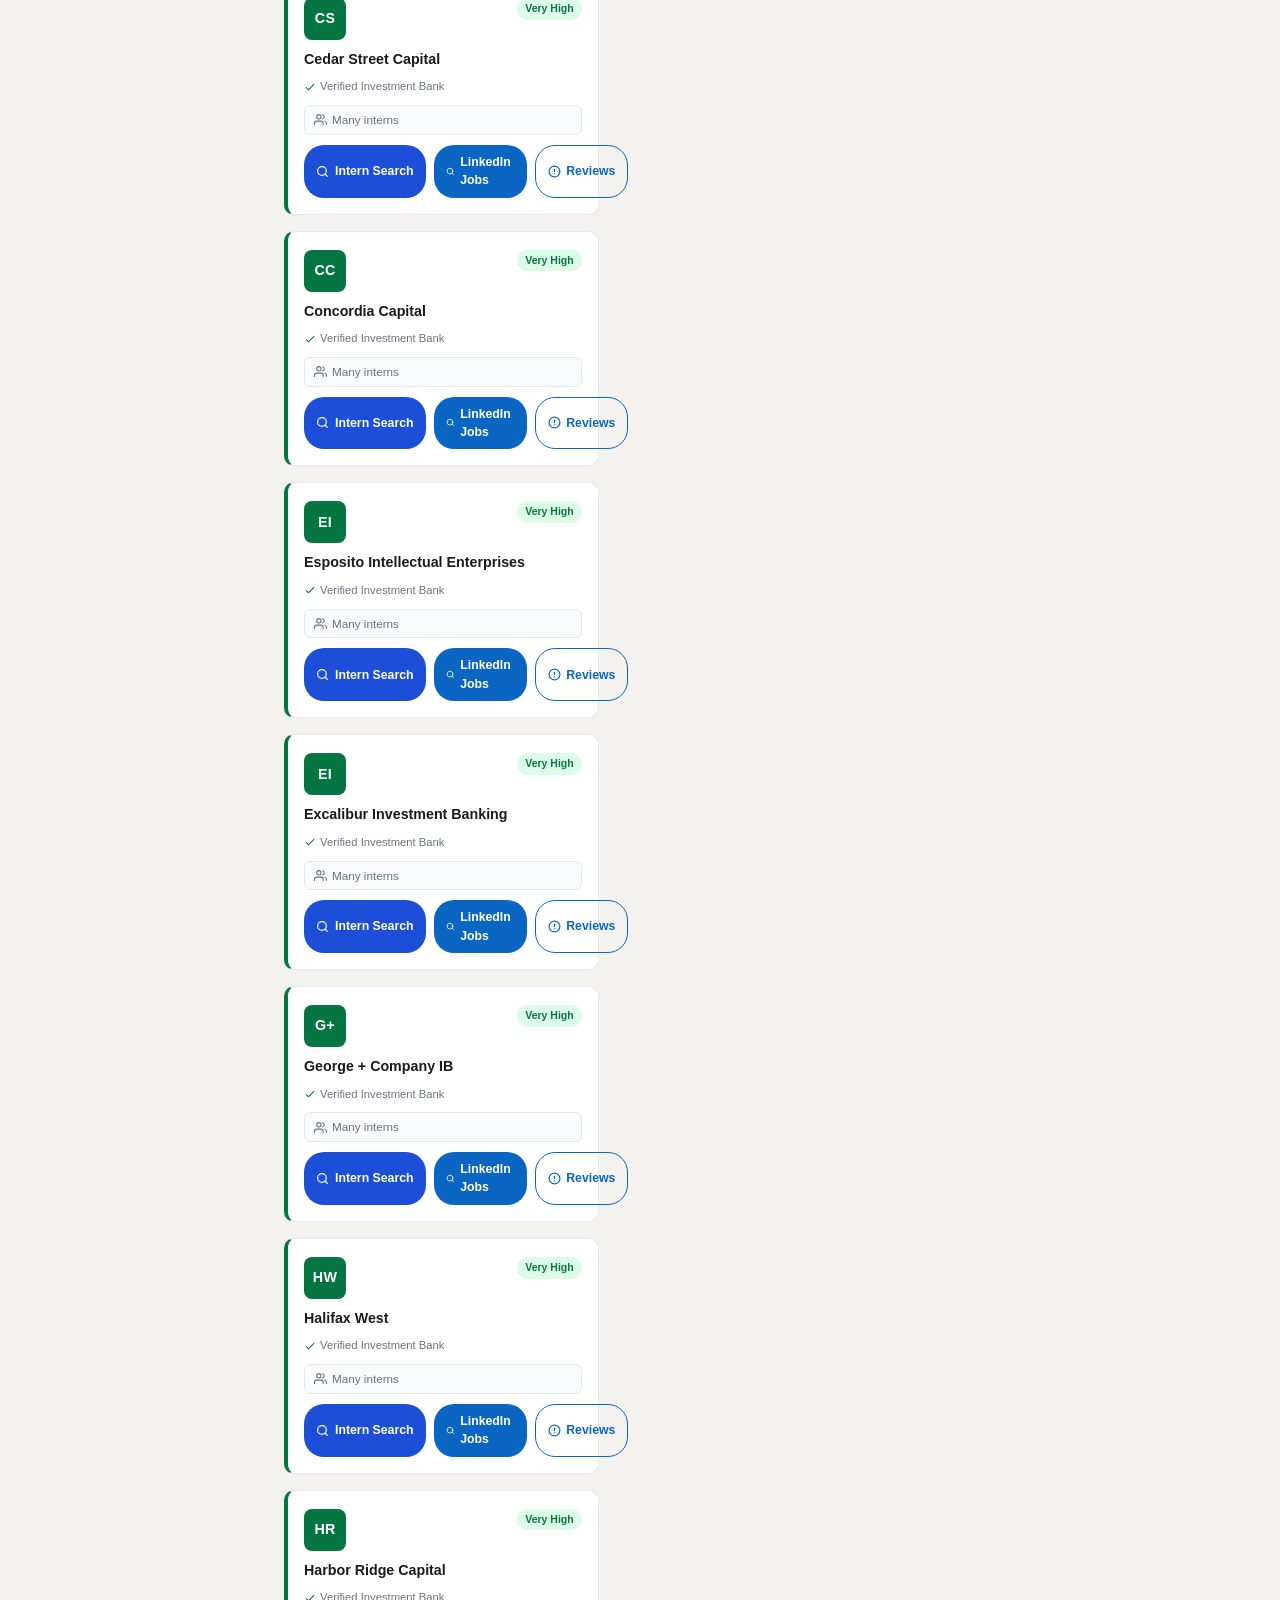
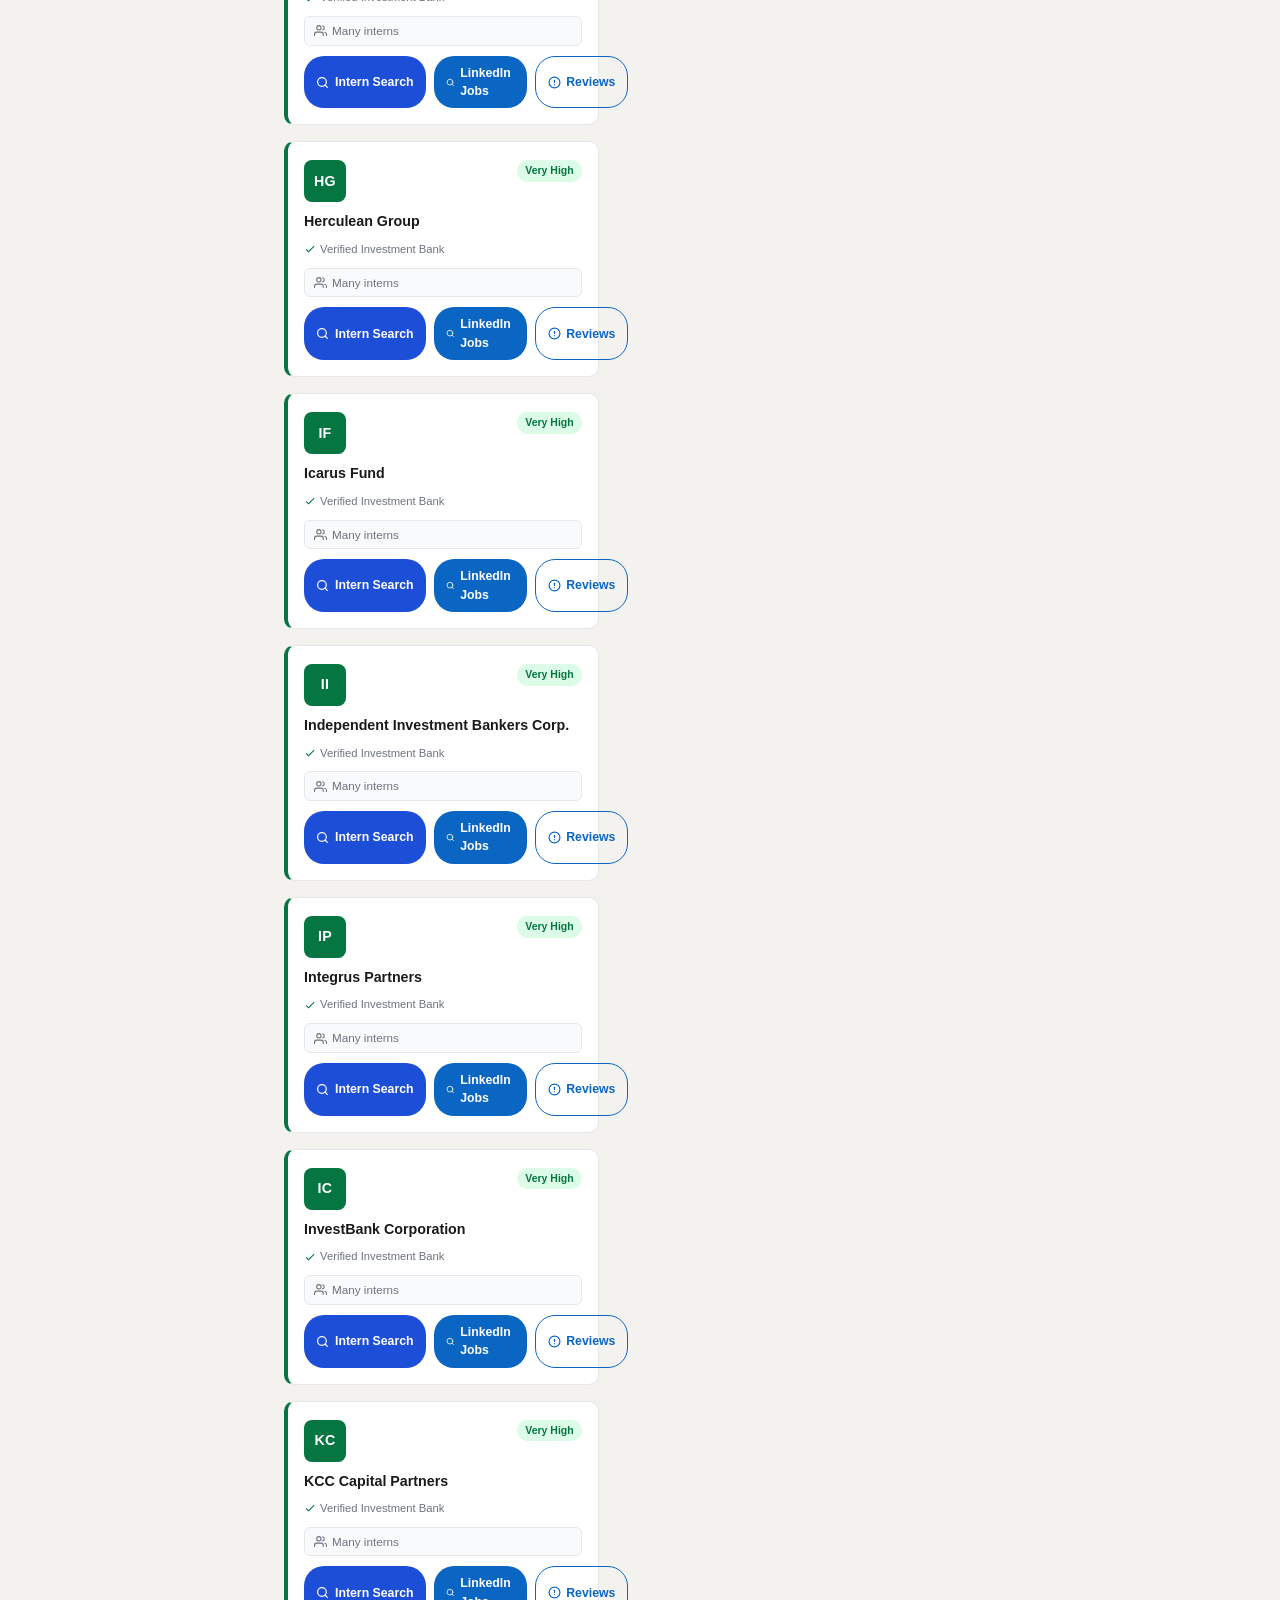
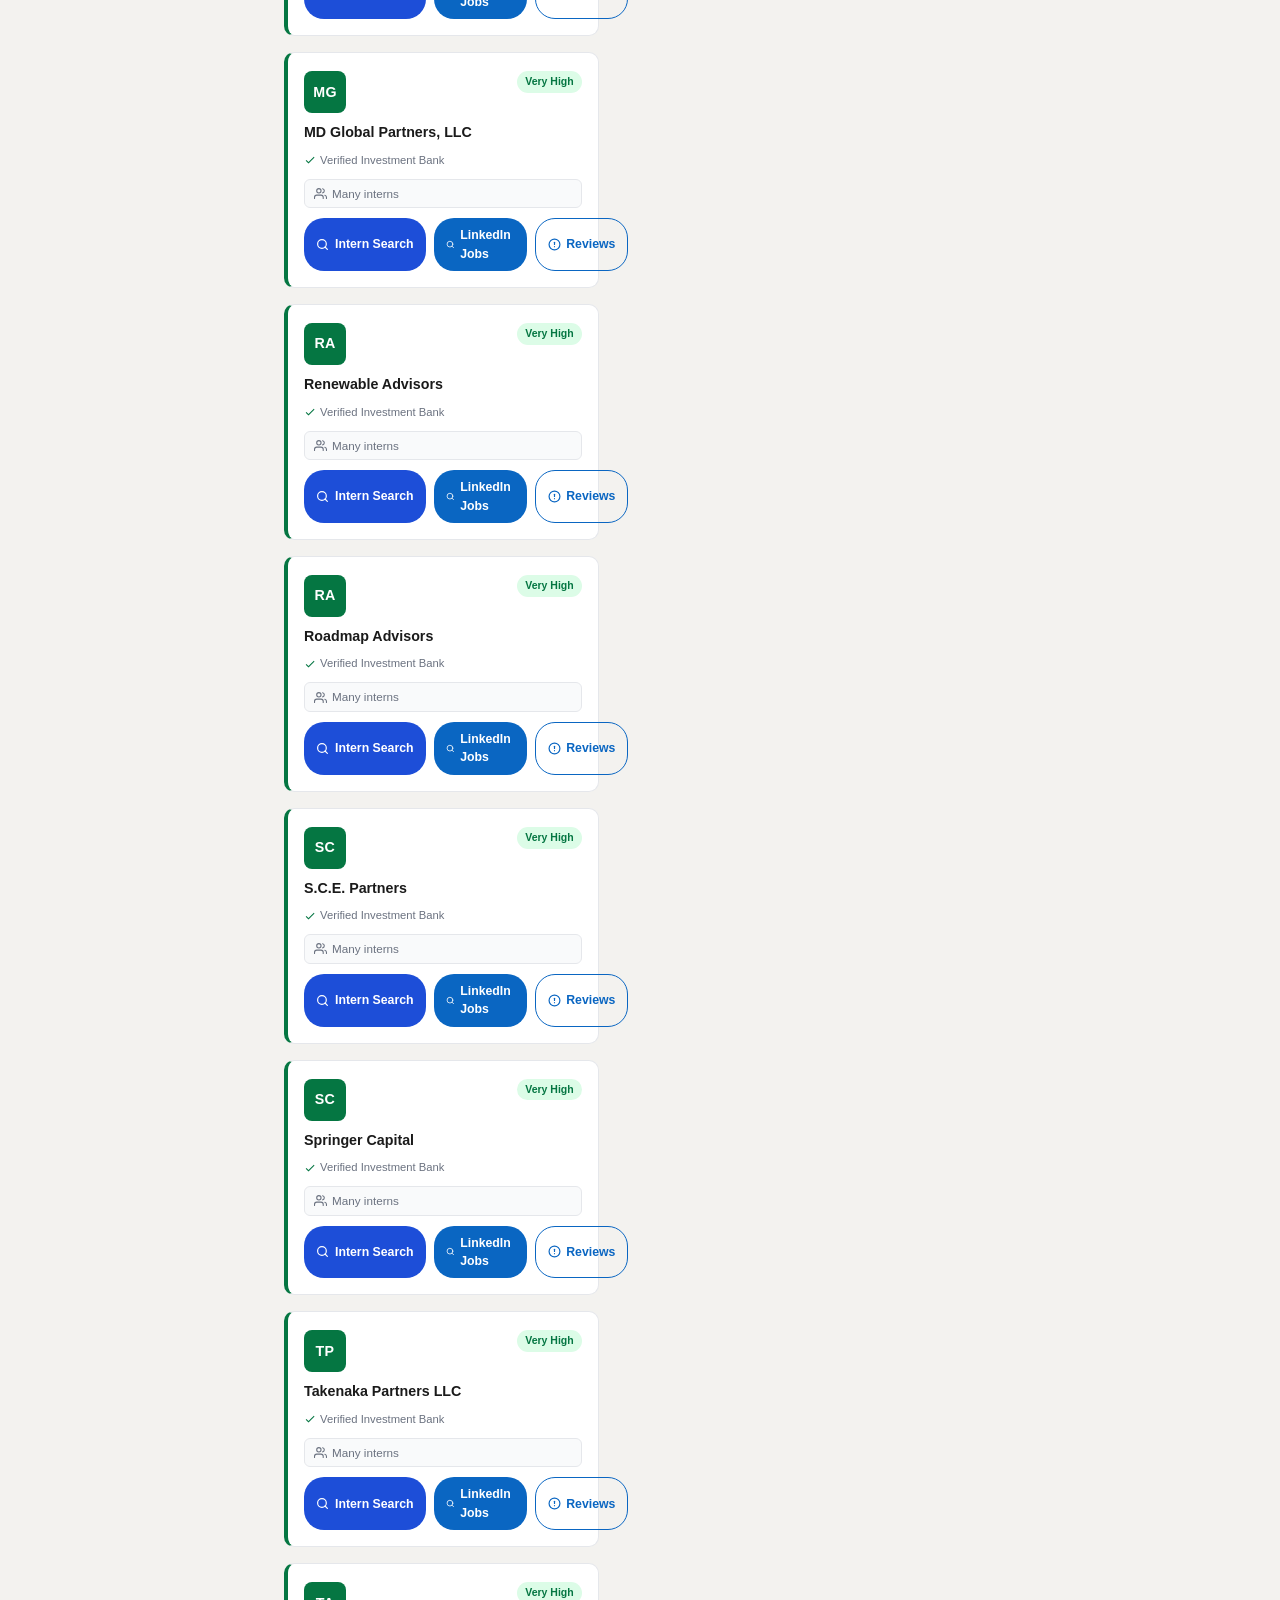
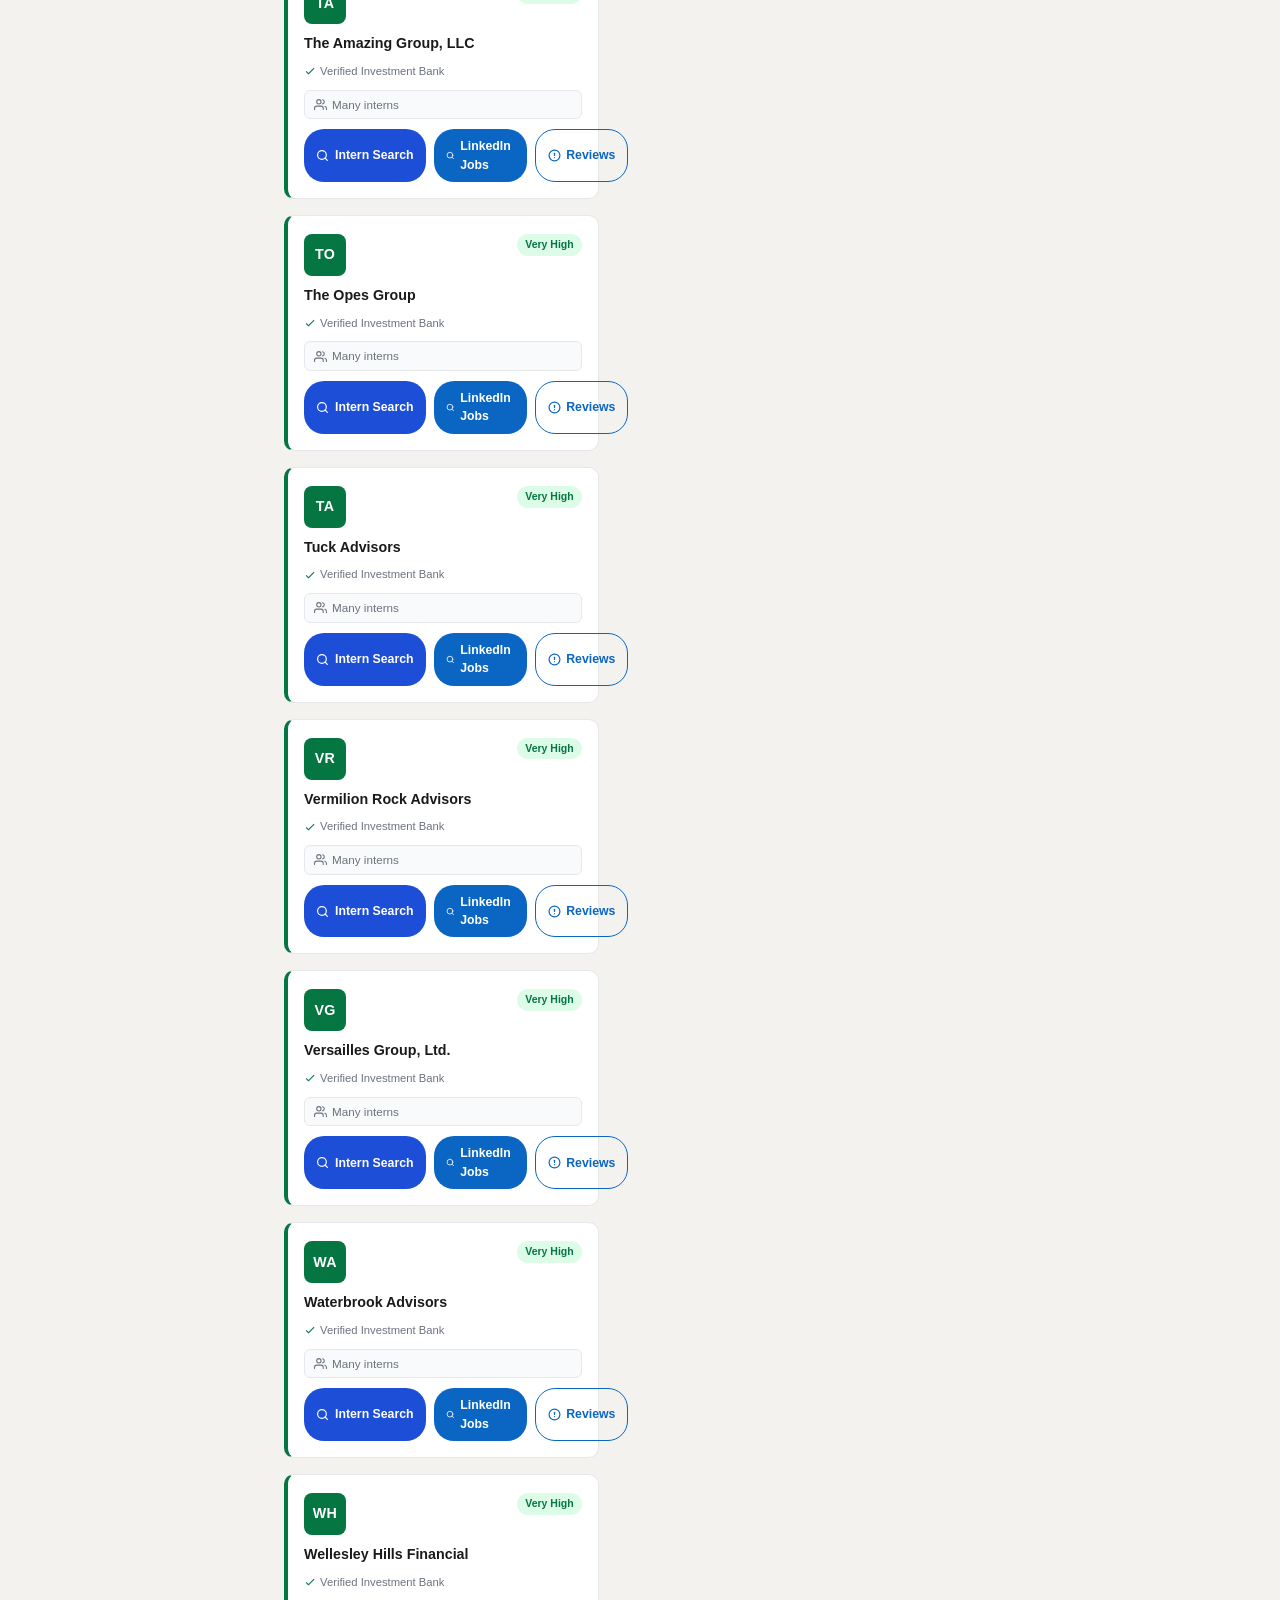
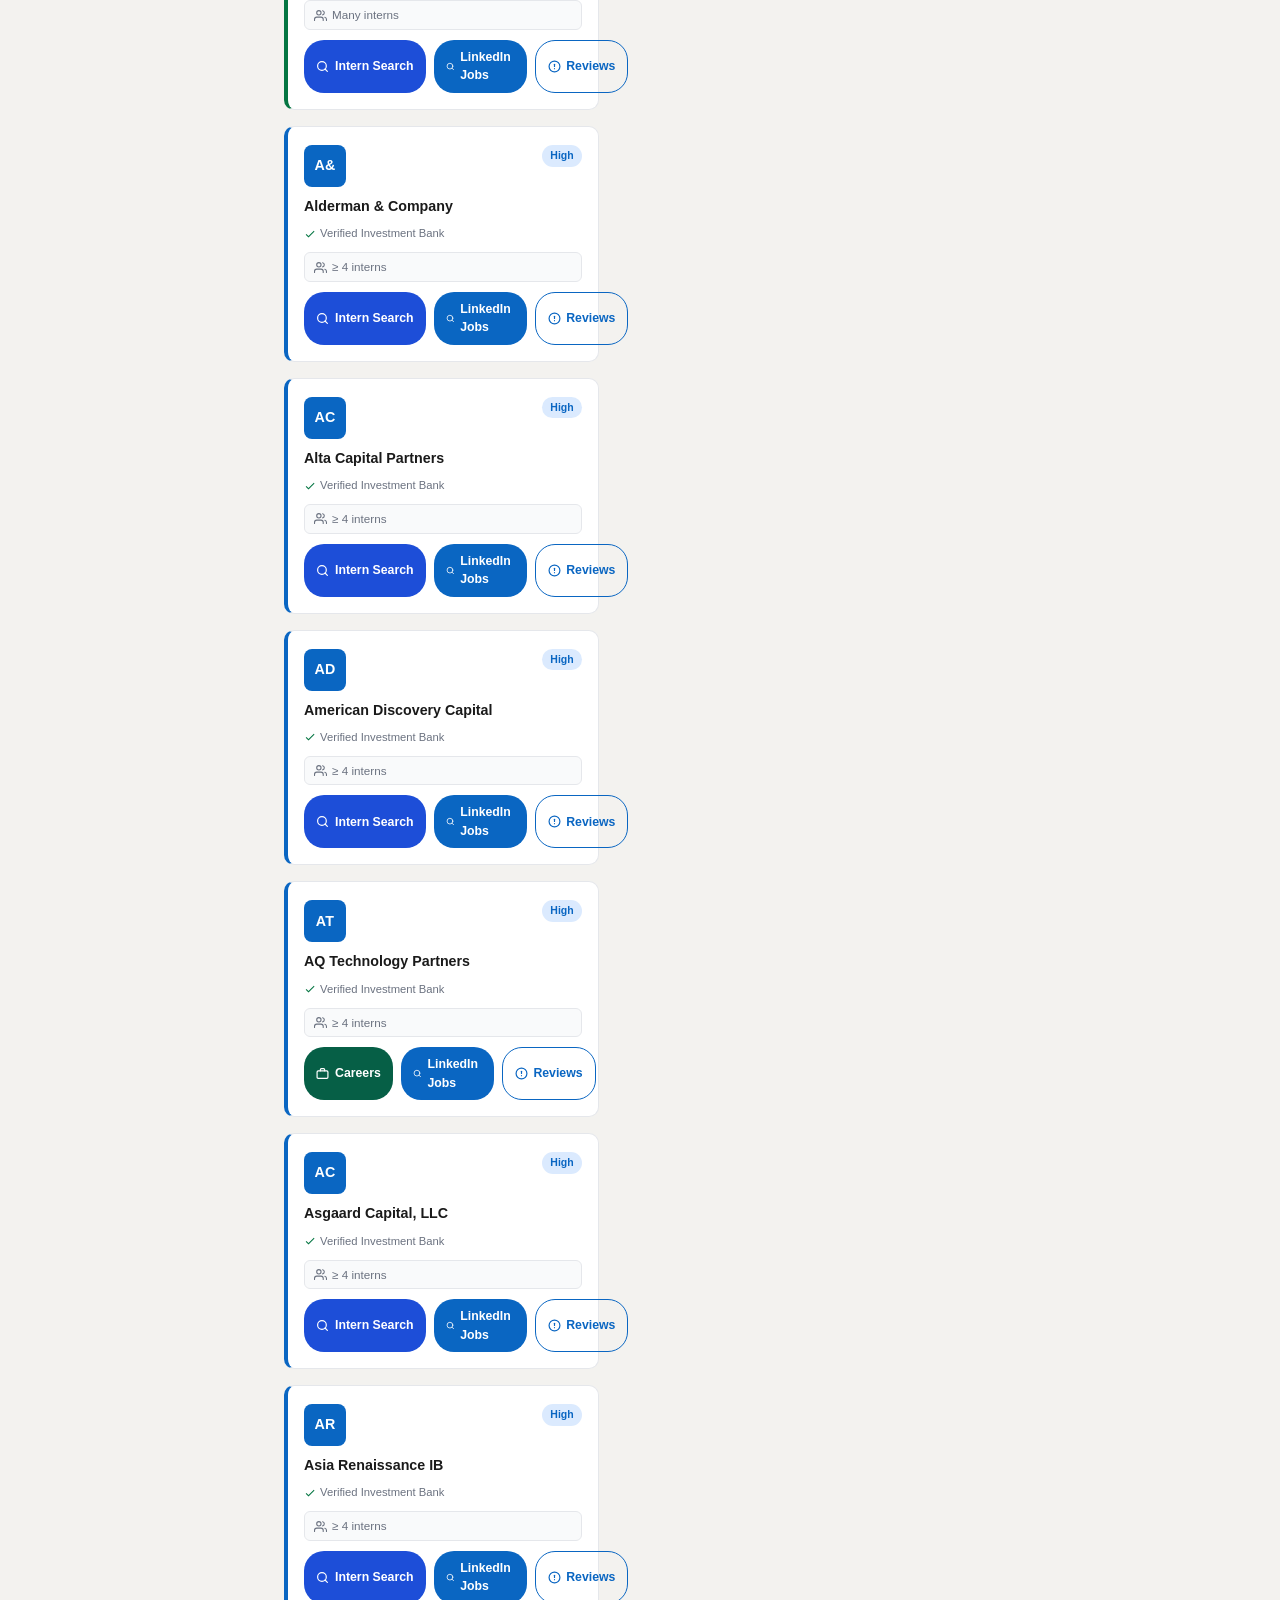
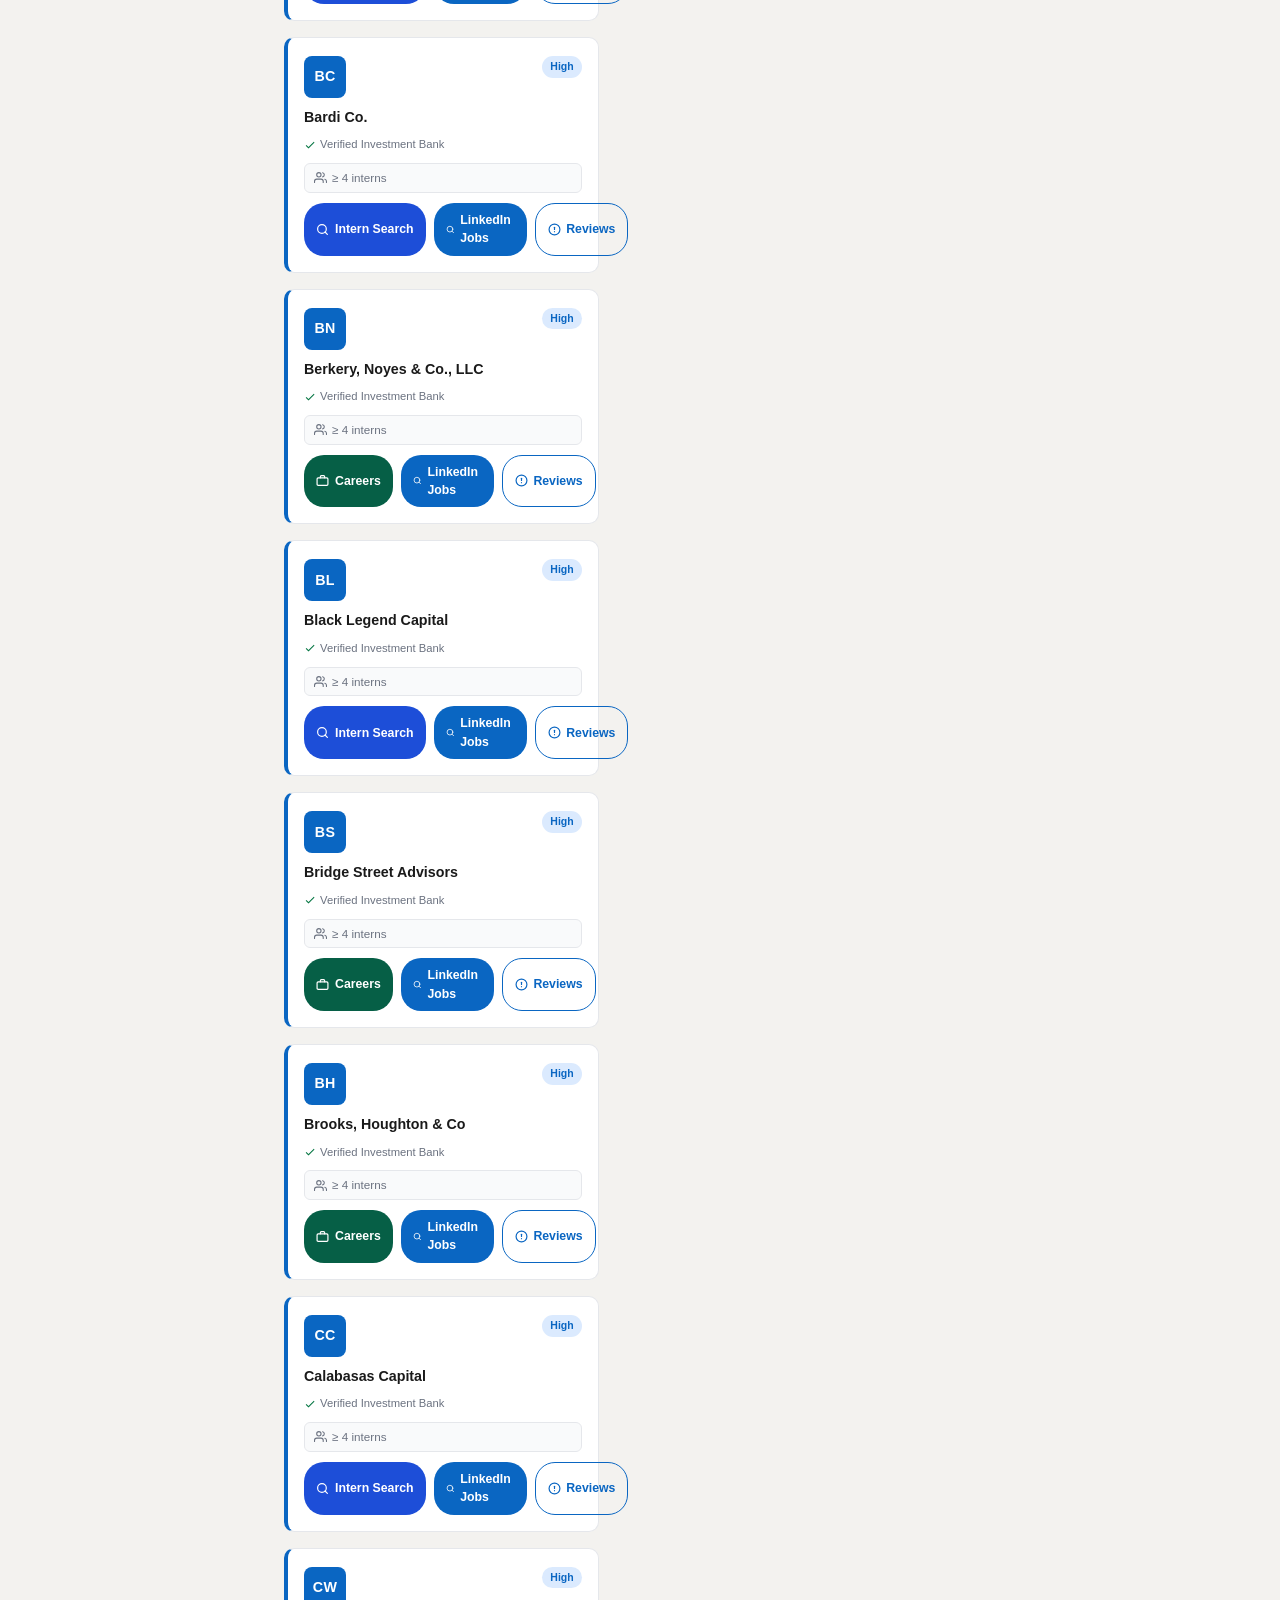
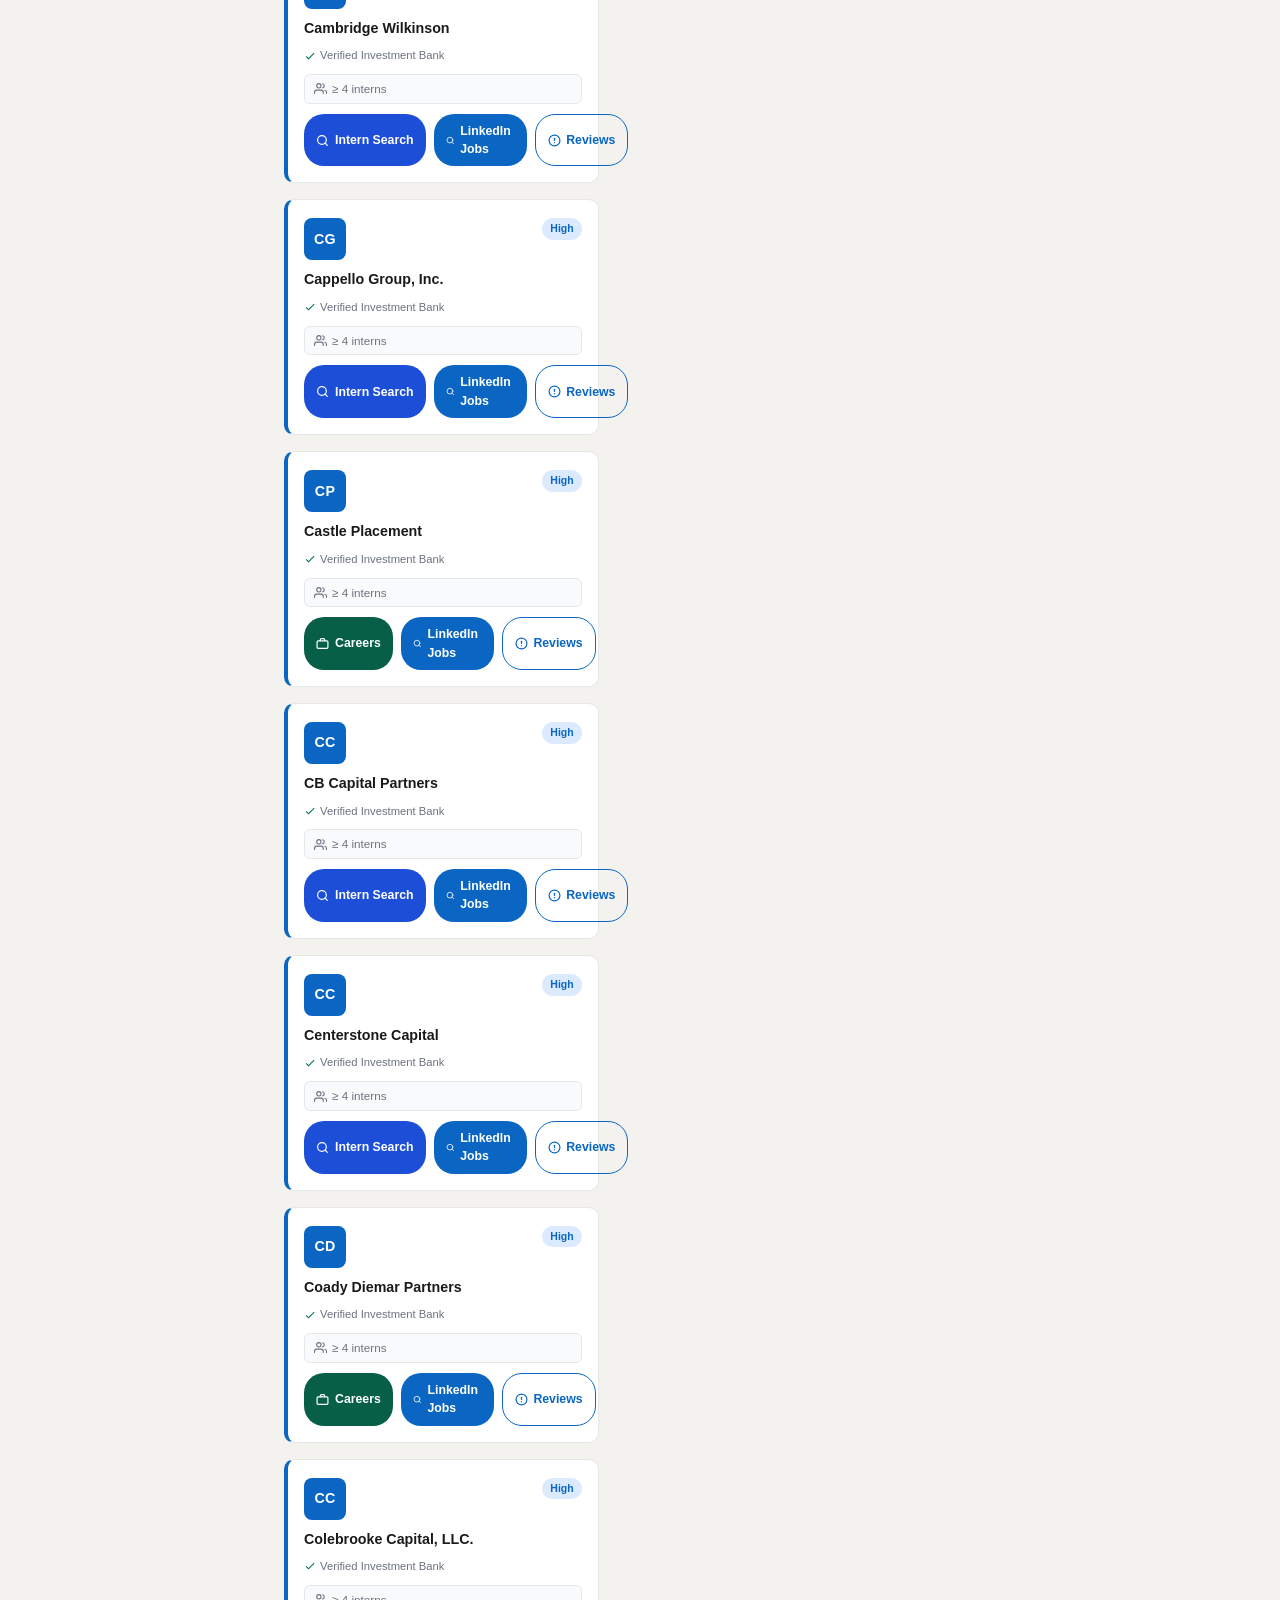
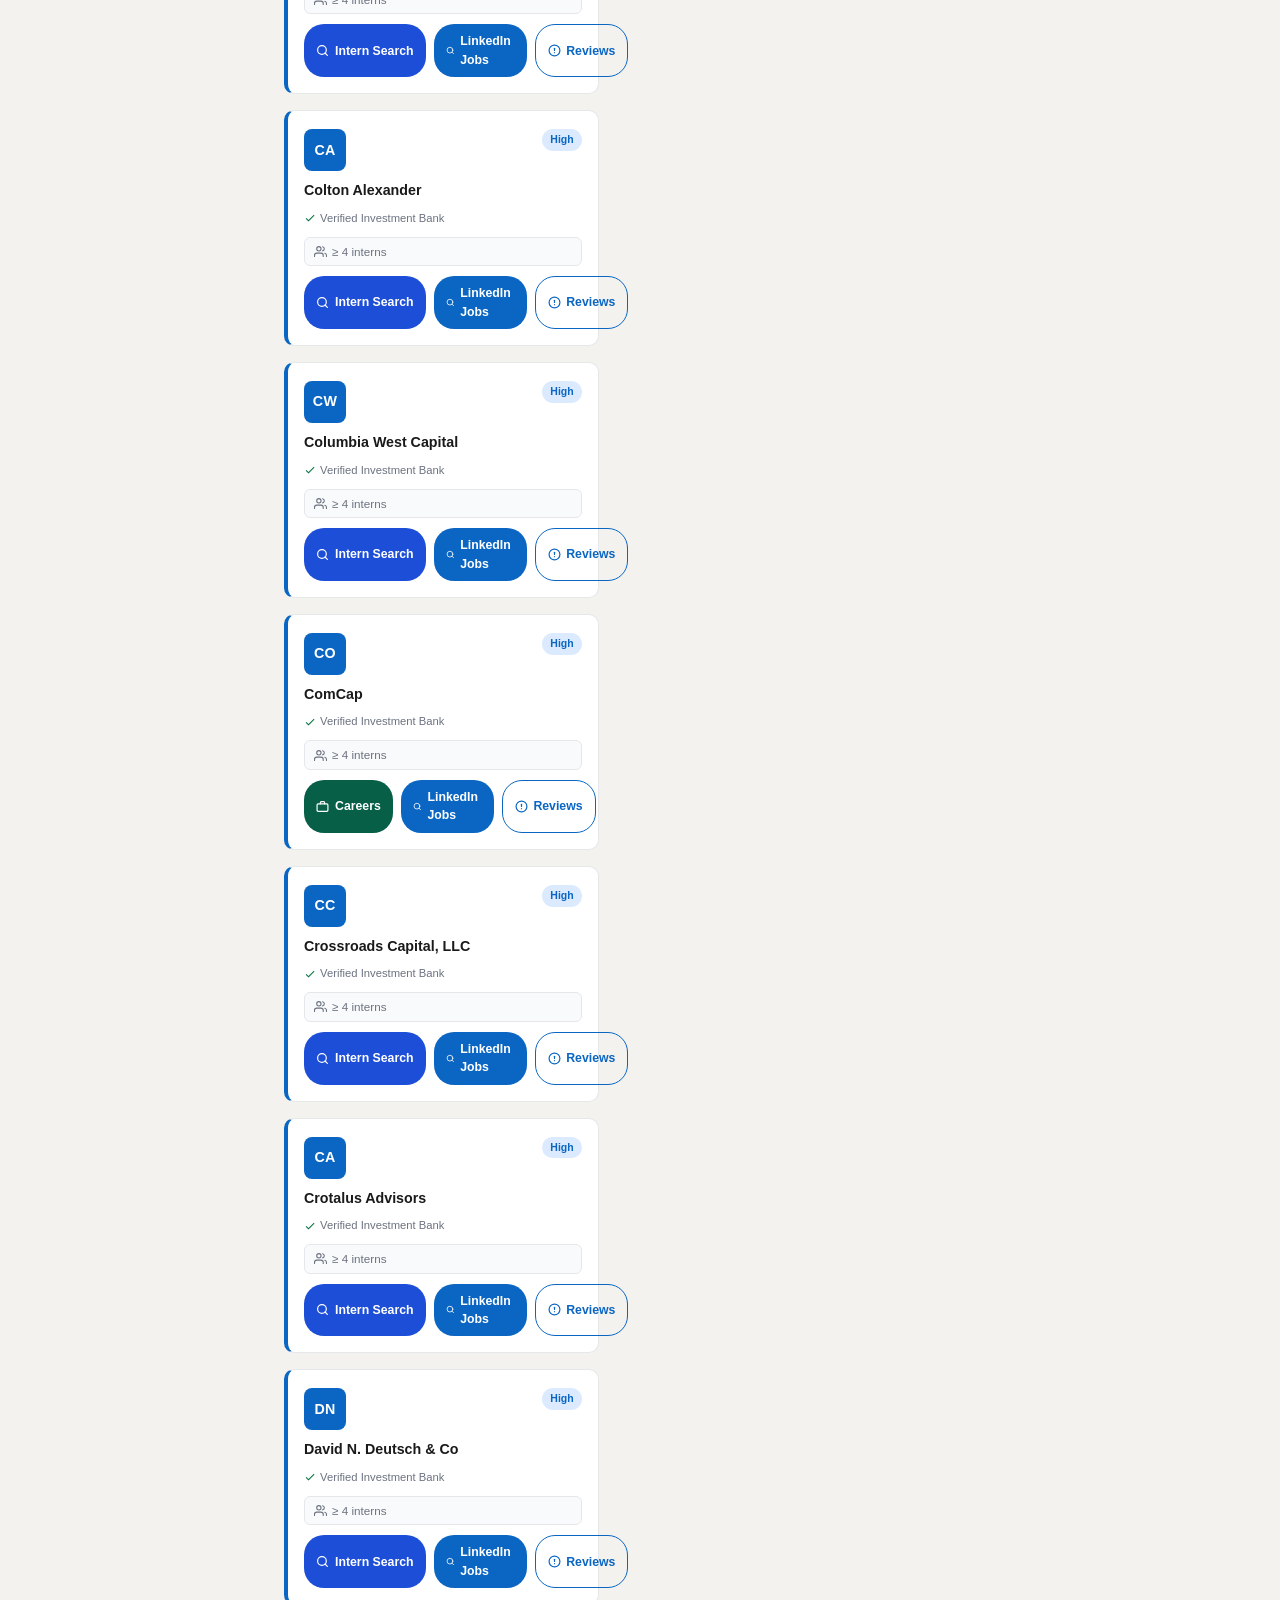
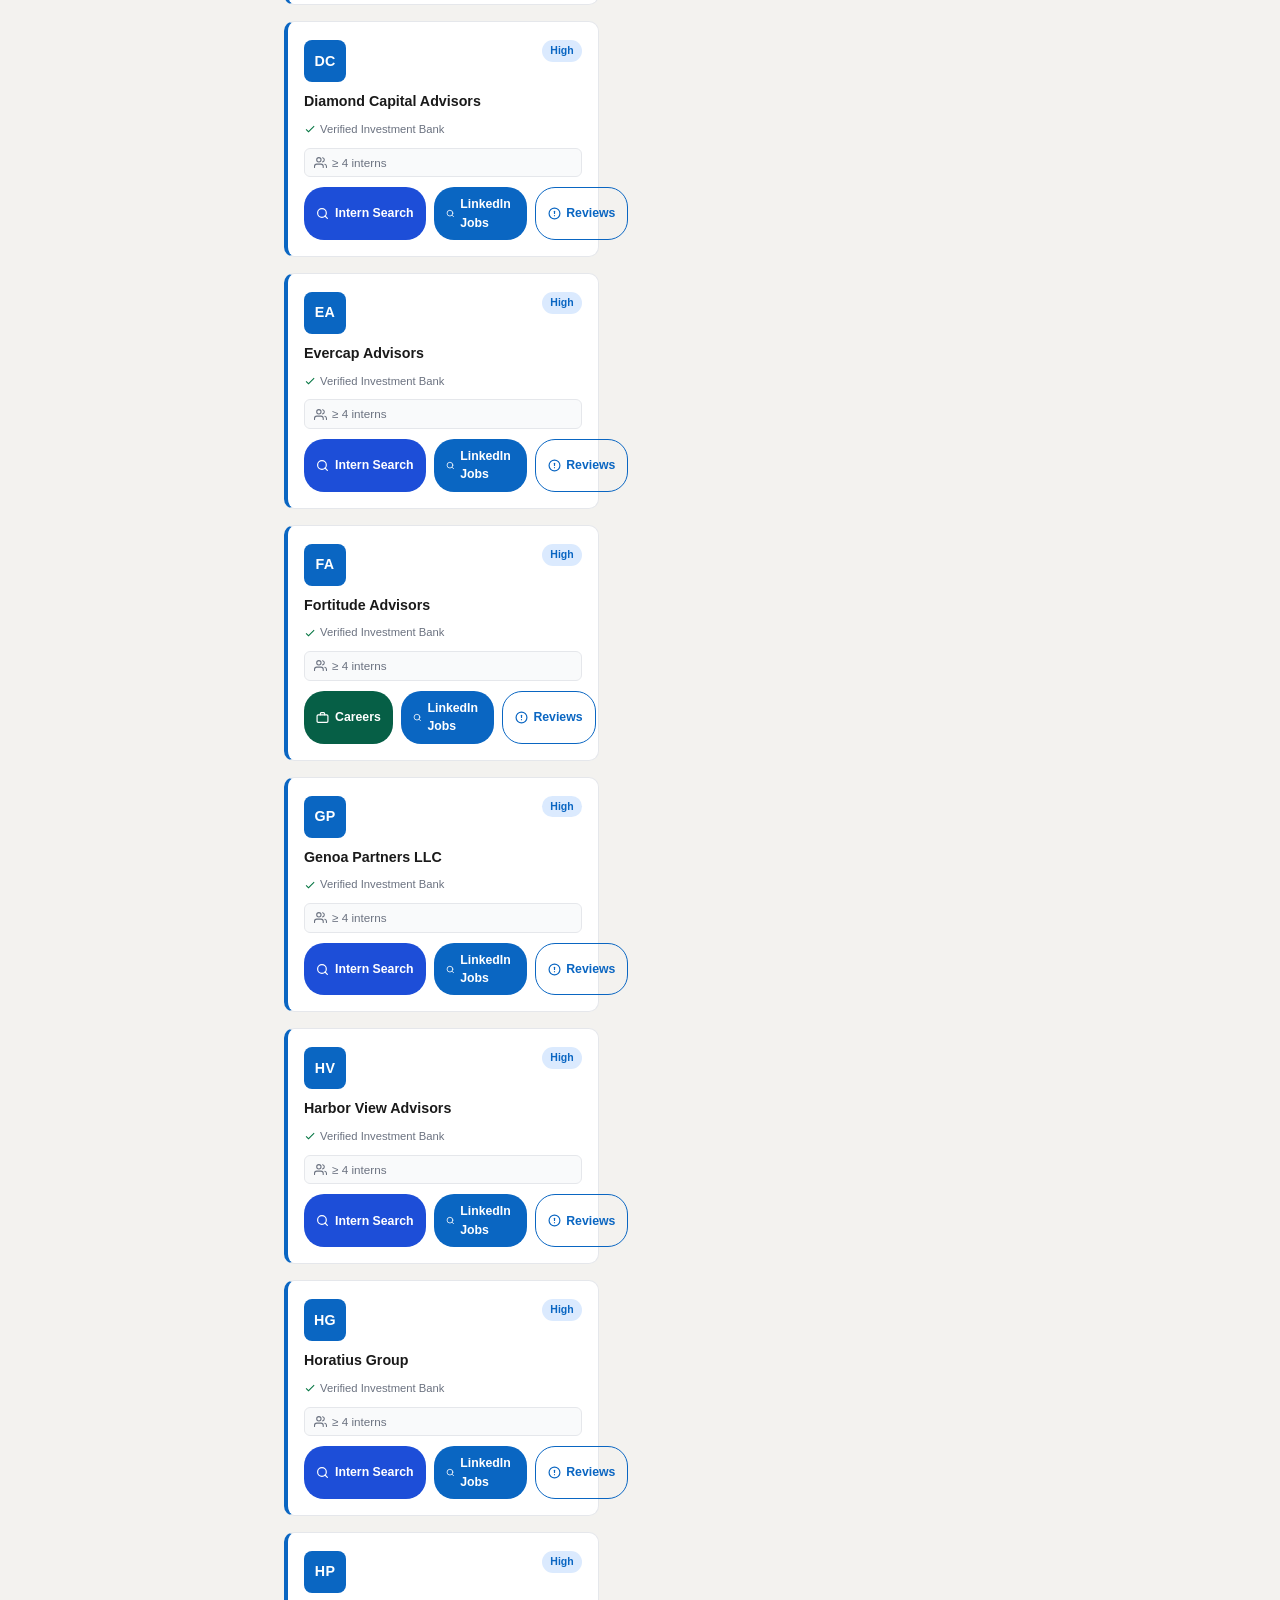
==== commit 4e4800a3: "your commit message" ====
--- a/index.html
+++ b/index.html
@@ -42,7 +42,7 @@
   <div class="hero">
     <div class="hero__inner">
       <h1 class="hero__title">Investment Banking Job Board</h1>
-      <p class="hero__sub">Browse <strong id="totalCount">—</strong> verified boutique IB firms sourced from the IBR database. Each card links directly to the firm's career page.</p>
+      <p class="hero__sub">Browse <strong id="totalCount">—</strong> verified IB firms sourced from the IBR database, organized by boutiques, bulge bracket, and middle market sections. Each card links directly to the firm's career page.</p>
       <p id="lastChecked" class="hero__last-checked" hidden></p>
     </div>
   </div>
@@ -132,4 +132,4 @@
  
   <script src="script.js"></script>
 </body>
-</html>+</html>
--- a/style.css
+++ b/style.css
@@ -247,6 +247,27 @@
   grid-template-columns: repeat(auto-fill, minmax(240px, 1fr));
   gap: 16px;
 }
+
+.cards--section {
+  margin-top: 12px;
+}
+
+.bank-section {
+  margin-bottom: 24px;
+}
+
+.bank-section__title {
+  font-size: 1rem;
+  font-weight: 700;
+  color: var(--text);
+  margin-bottom: 2px;
+}
+
+.bank-section__empty {
+  font-size: .85rem;
+  color: var(--text-muted);
+  padding: 8px 0 0;
+}
  
 /* ── Card ───────────────────────────────────────────────────── */
 .card {
@@ -511,4 +532,4 @@
 @media (max-width: 560px) {
   .nav__badge { display: none; }
   .cards { grid-template-columns: 1fr; }
-}+}
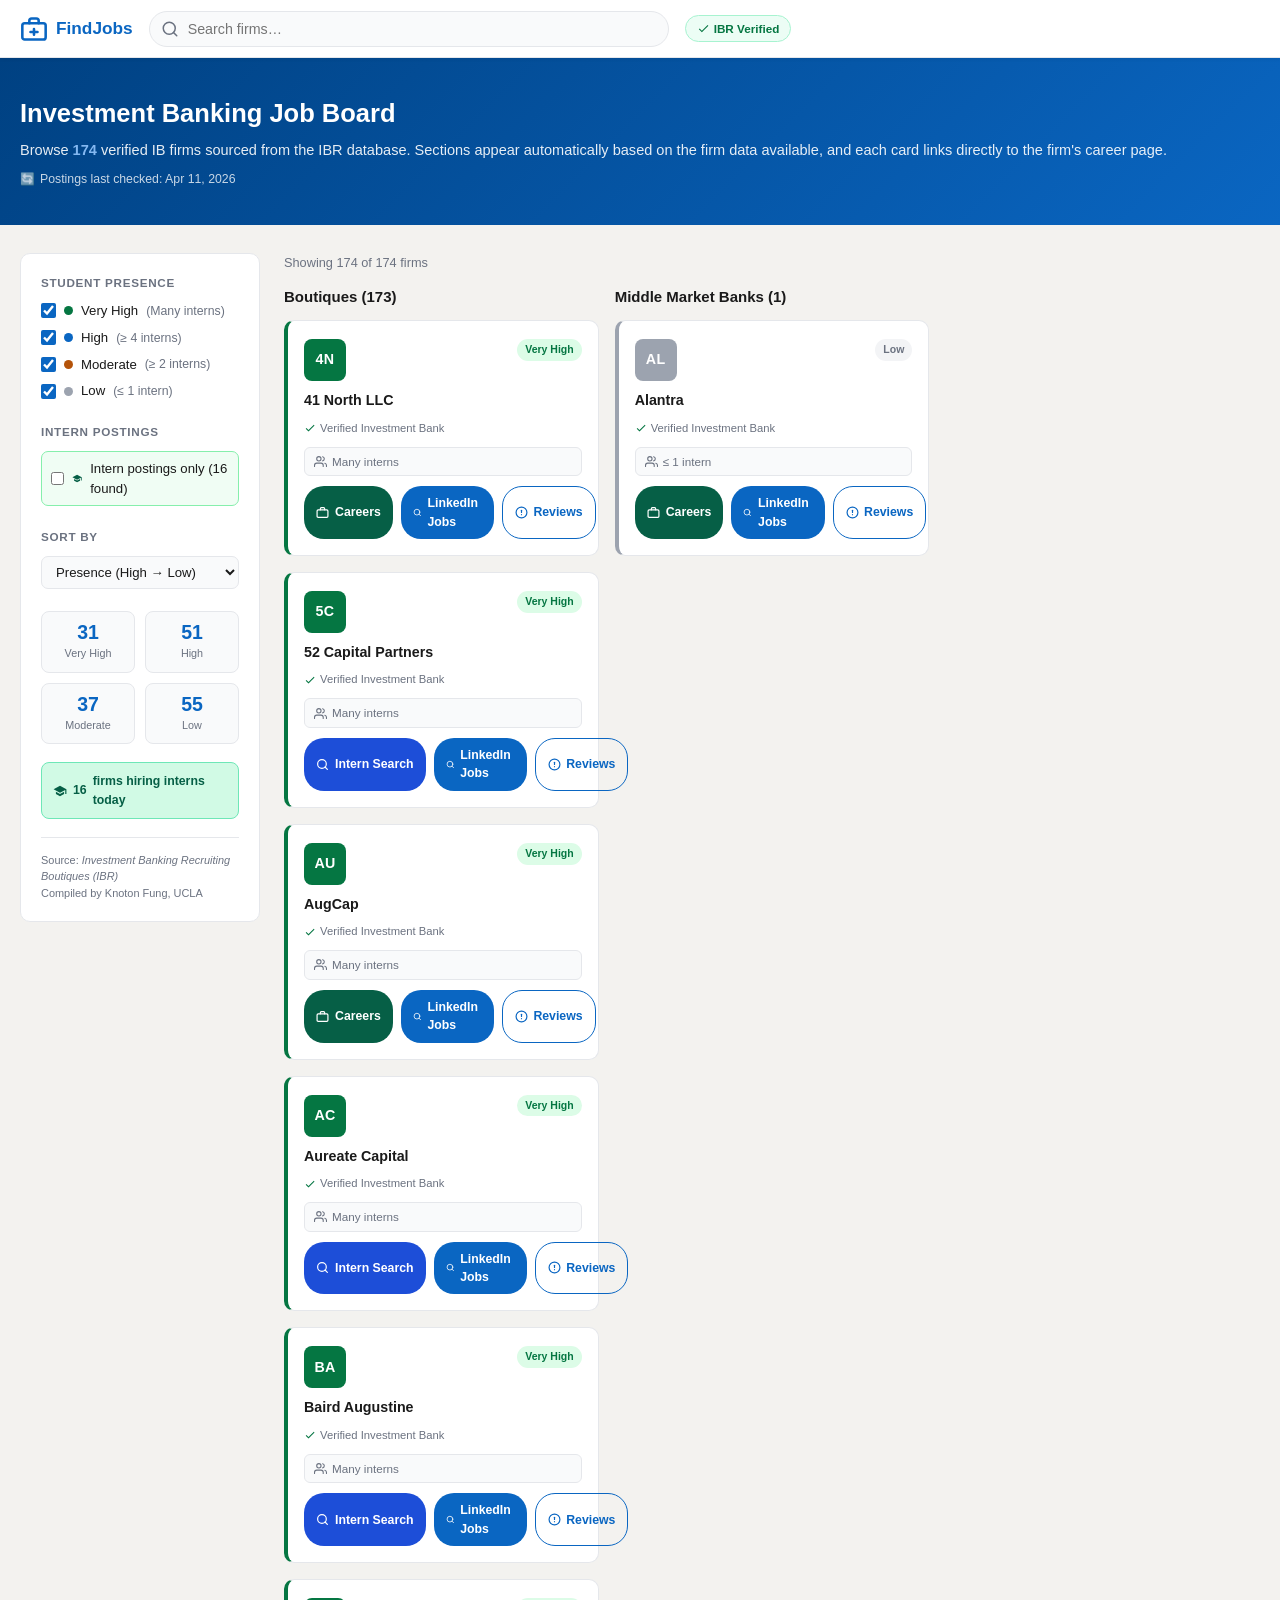
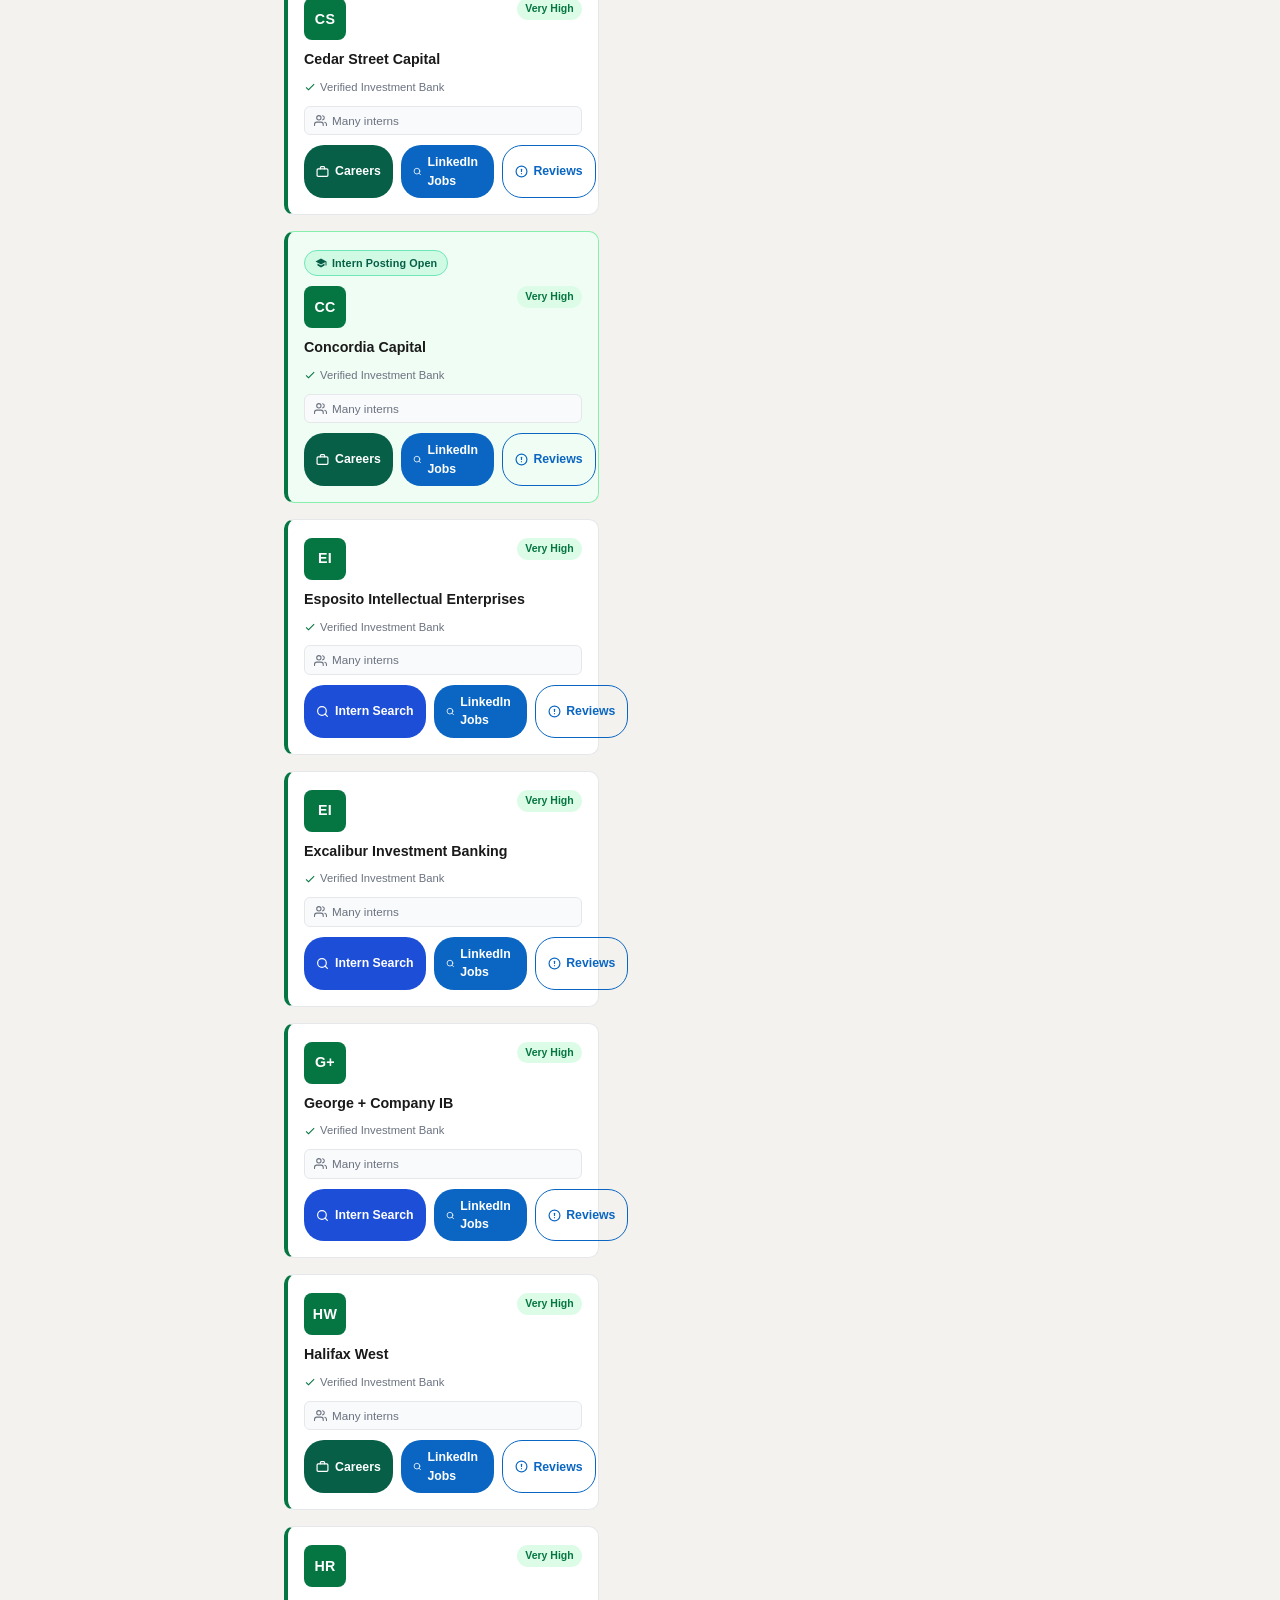
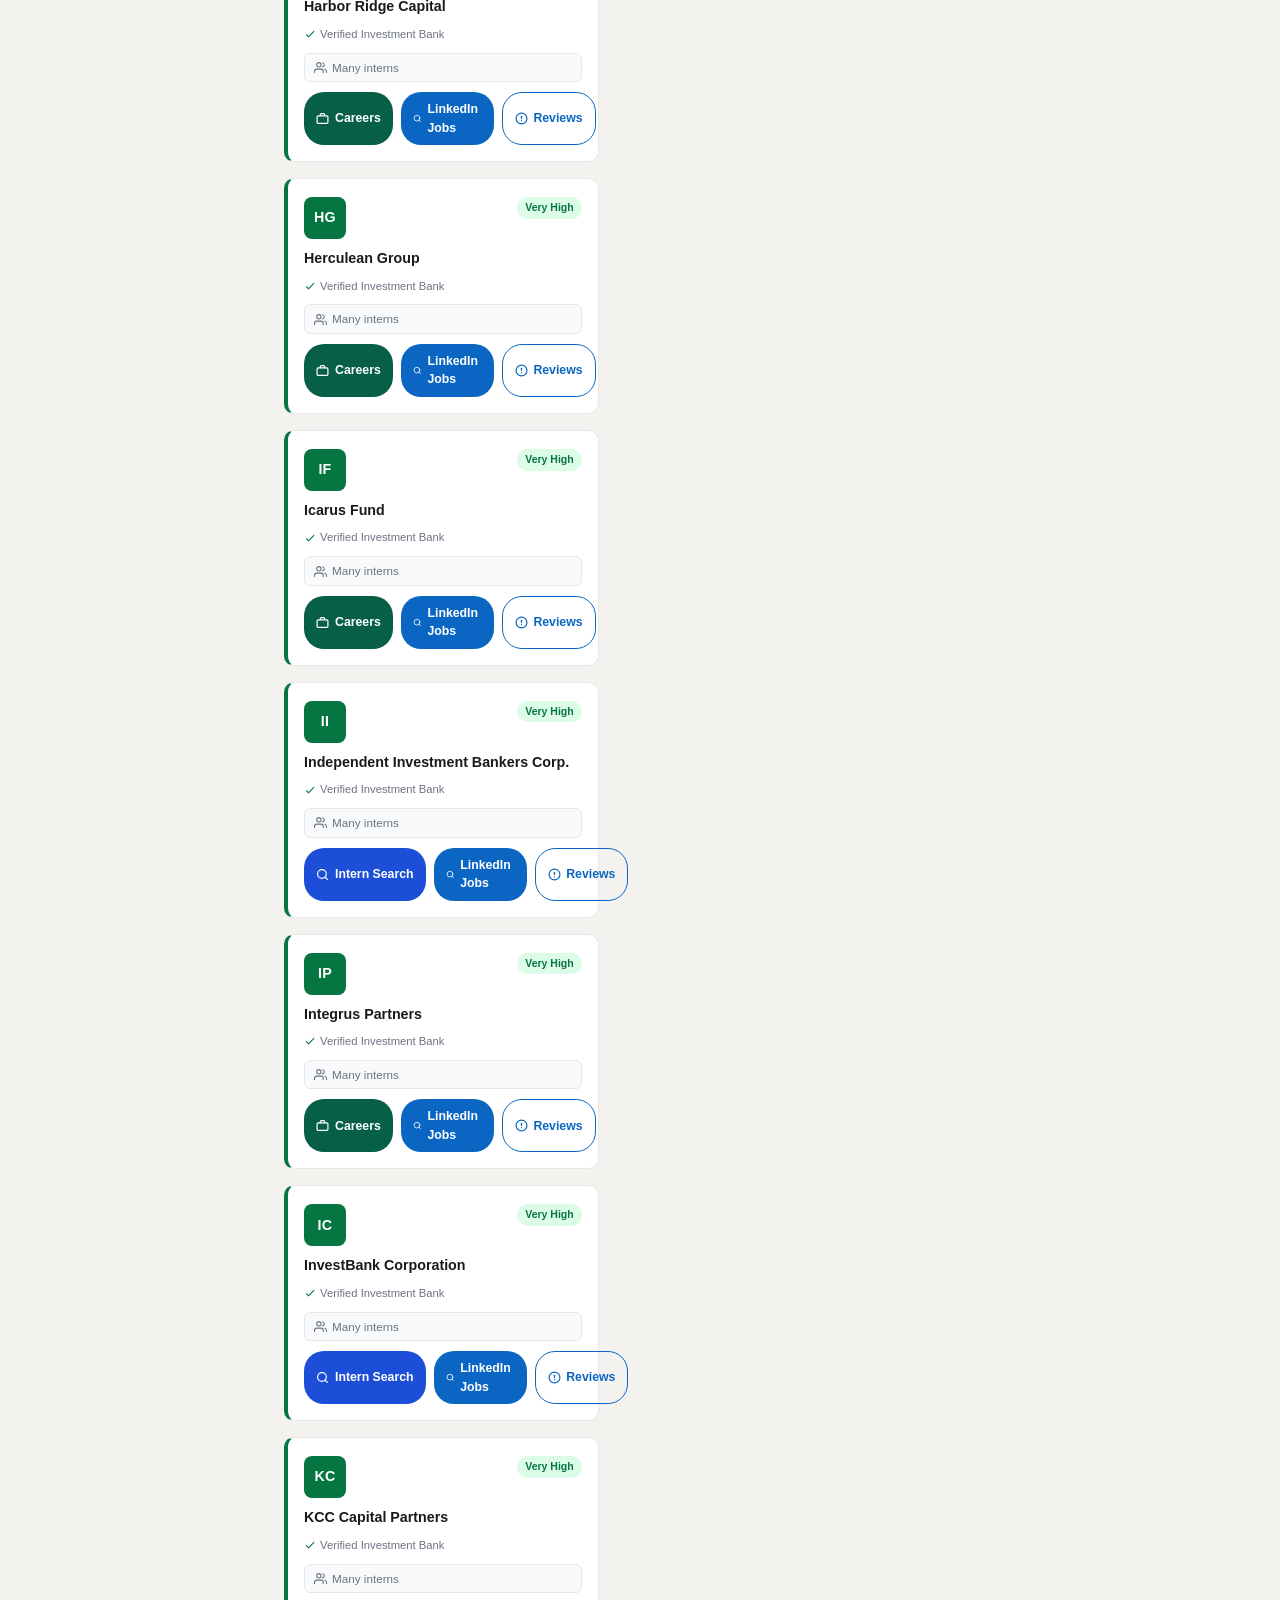
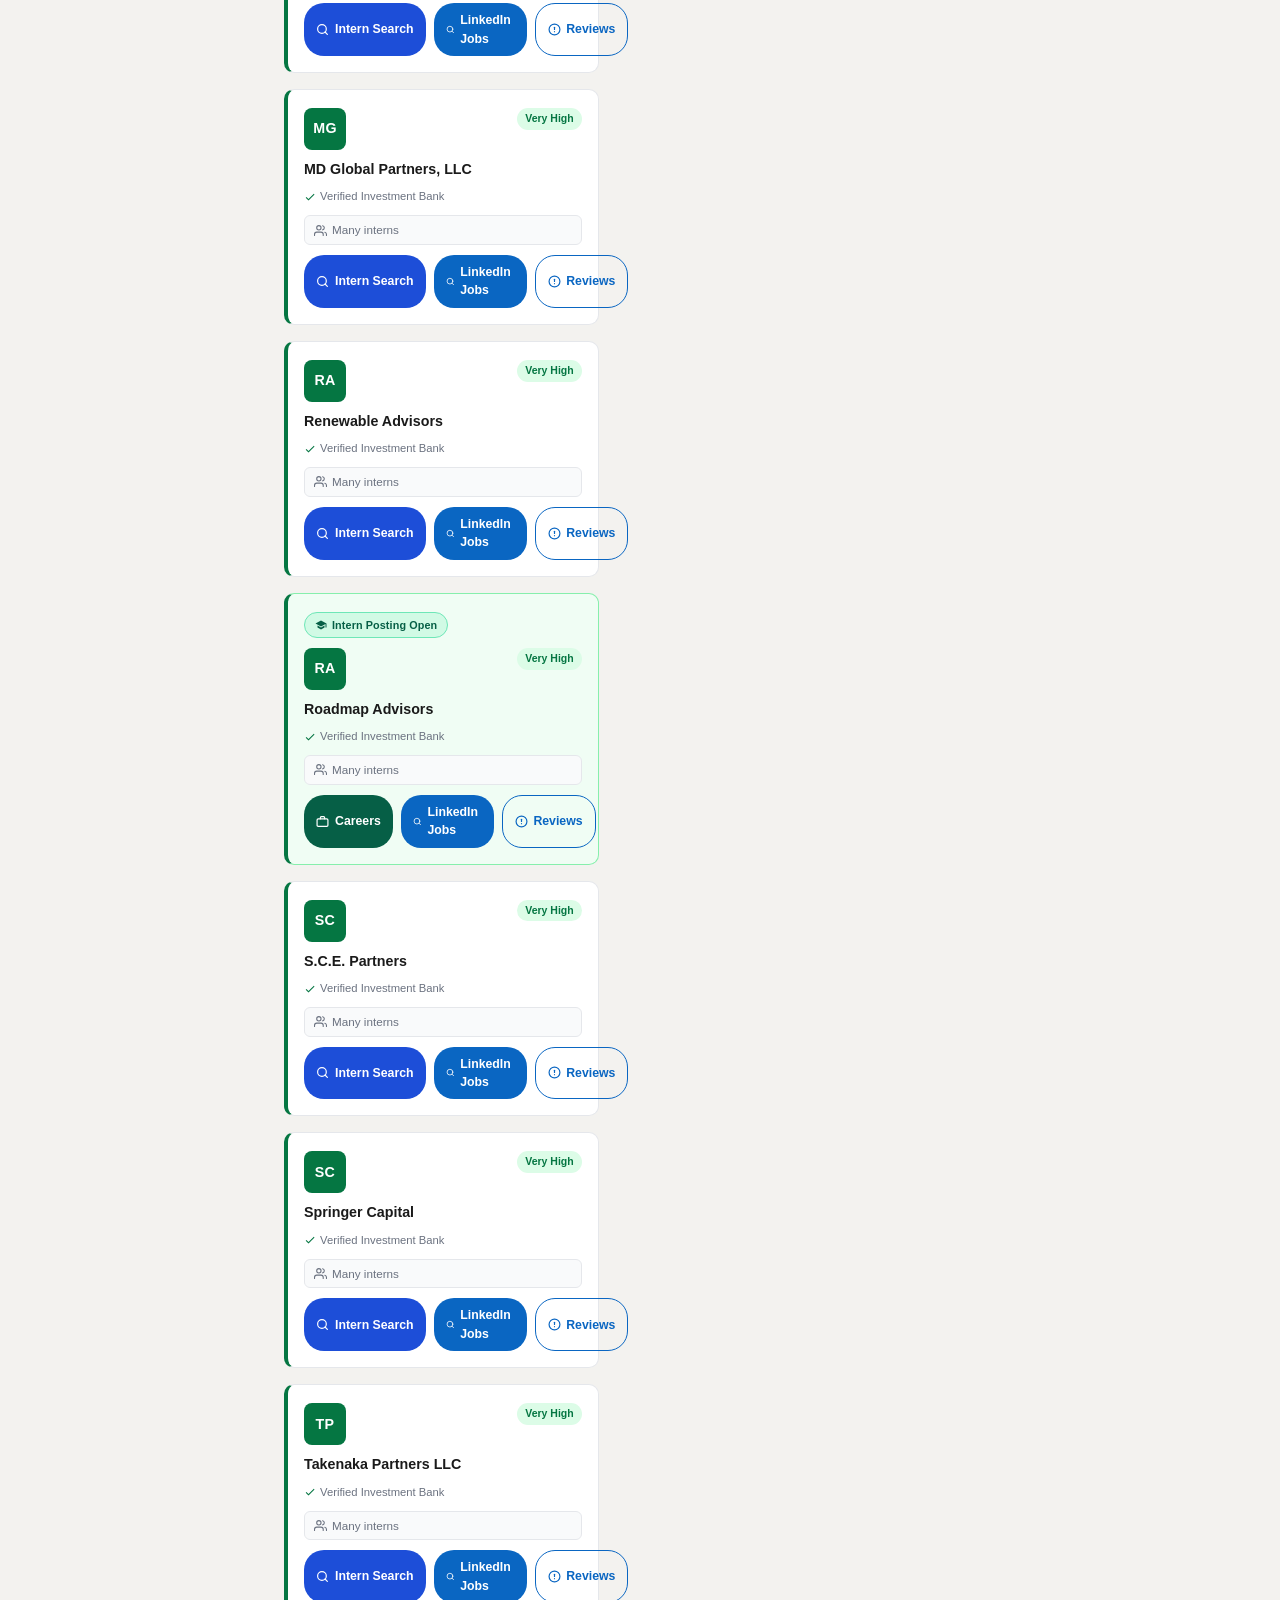
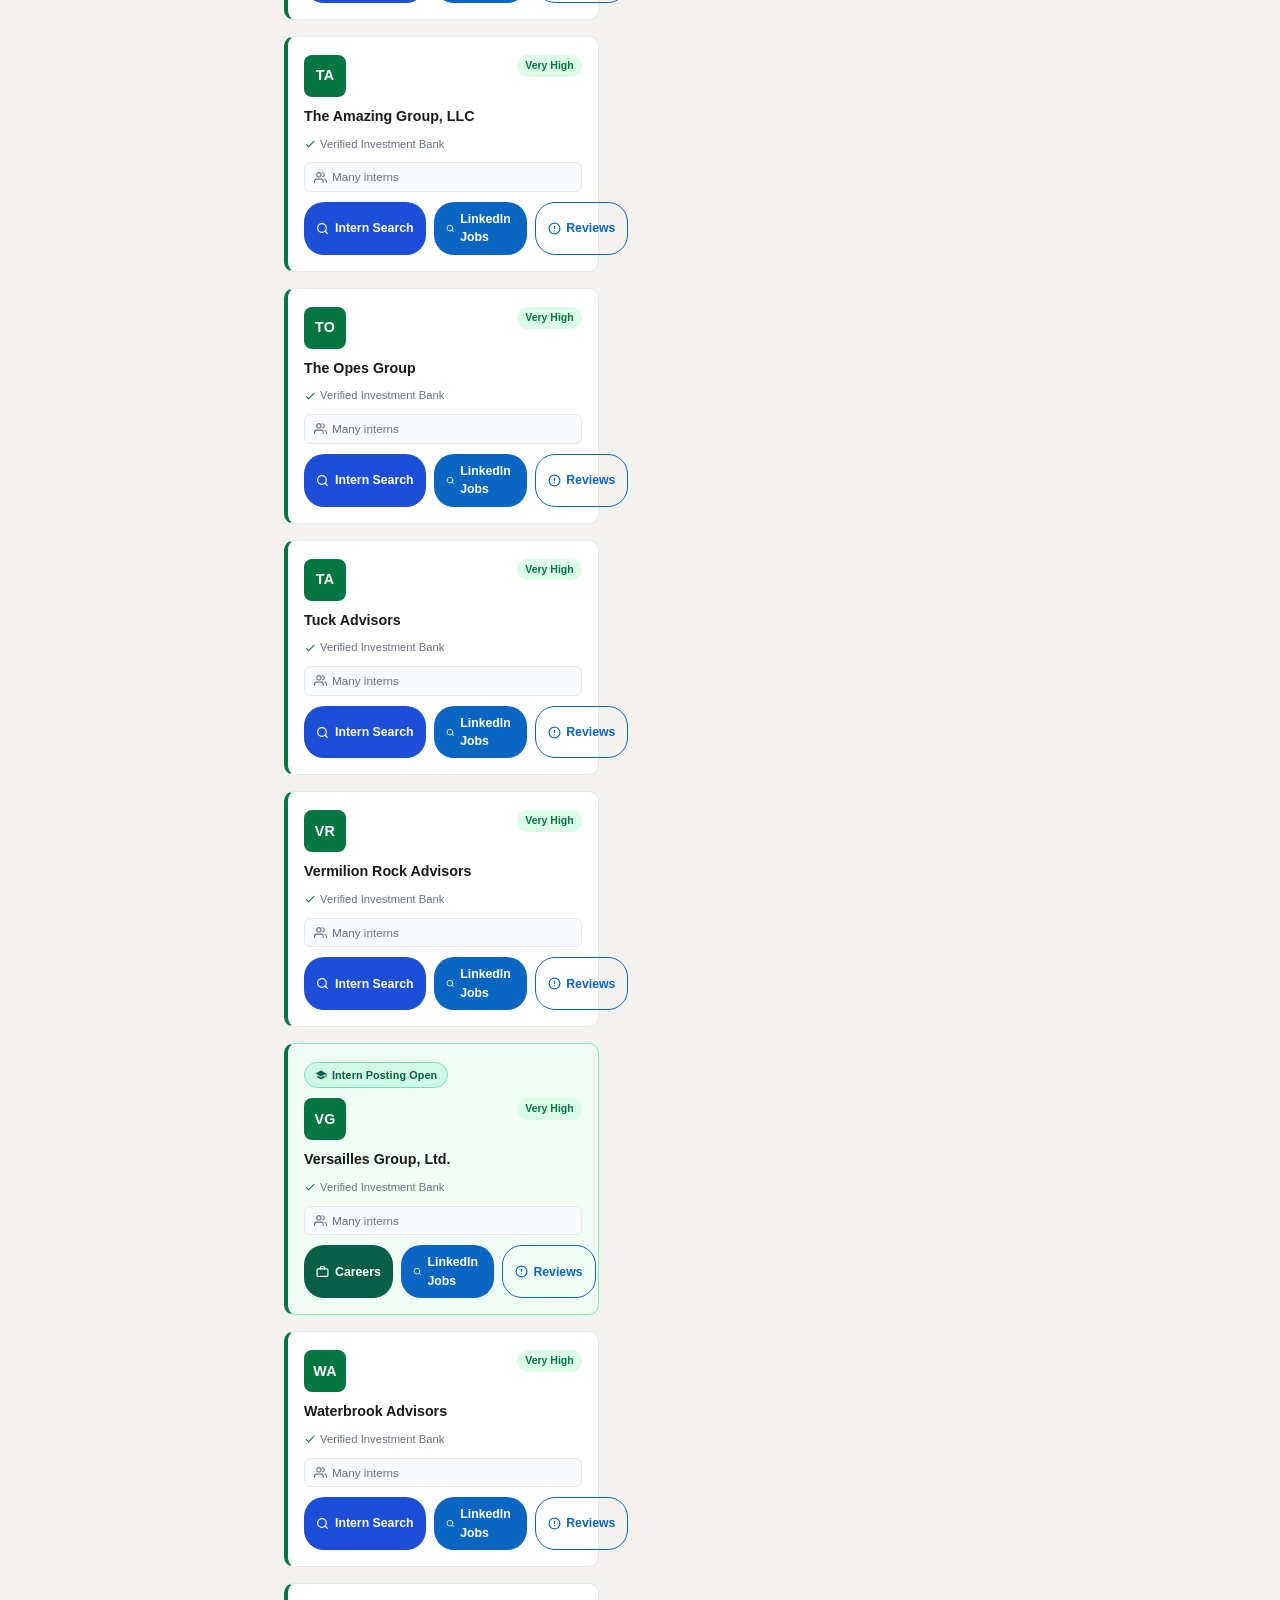
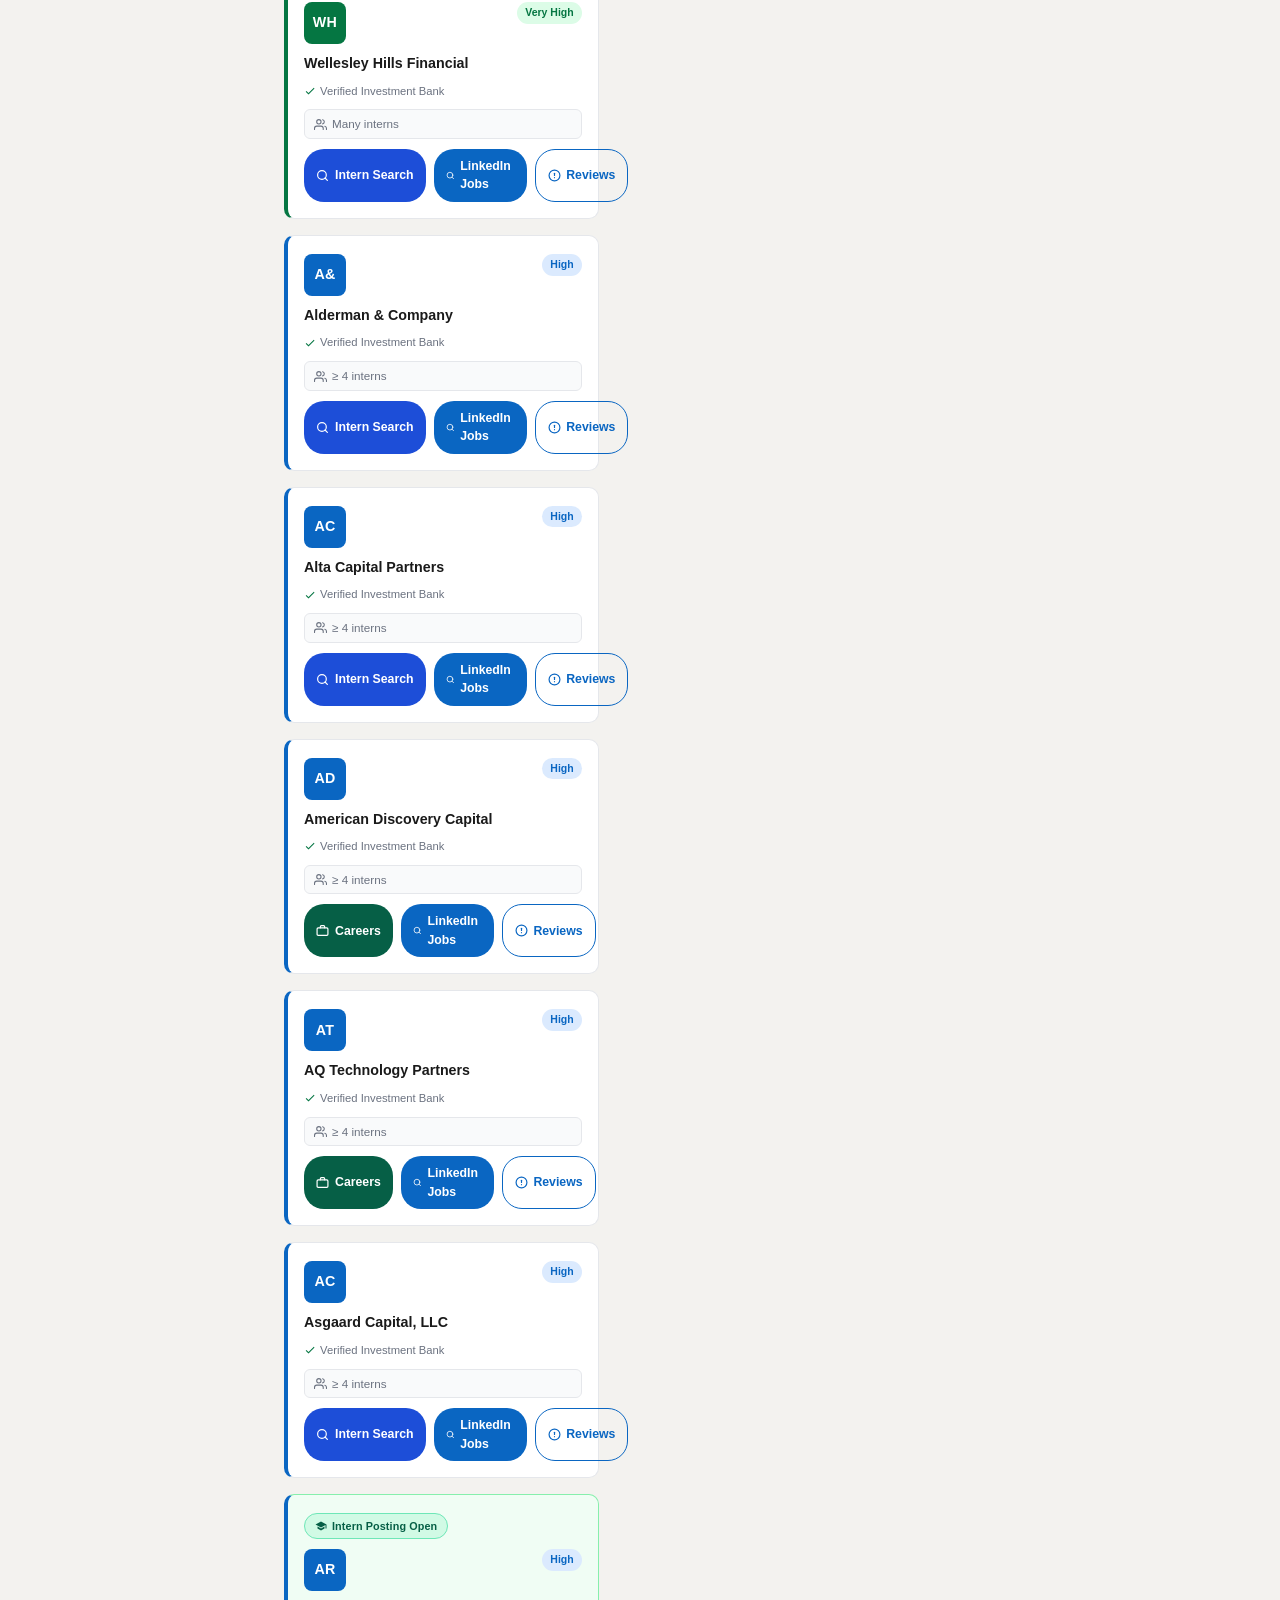
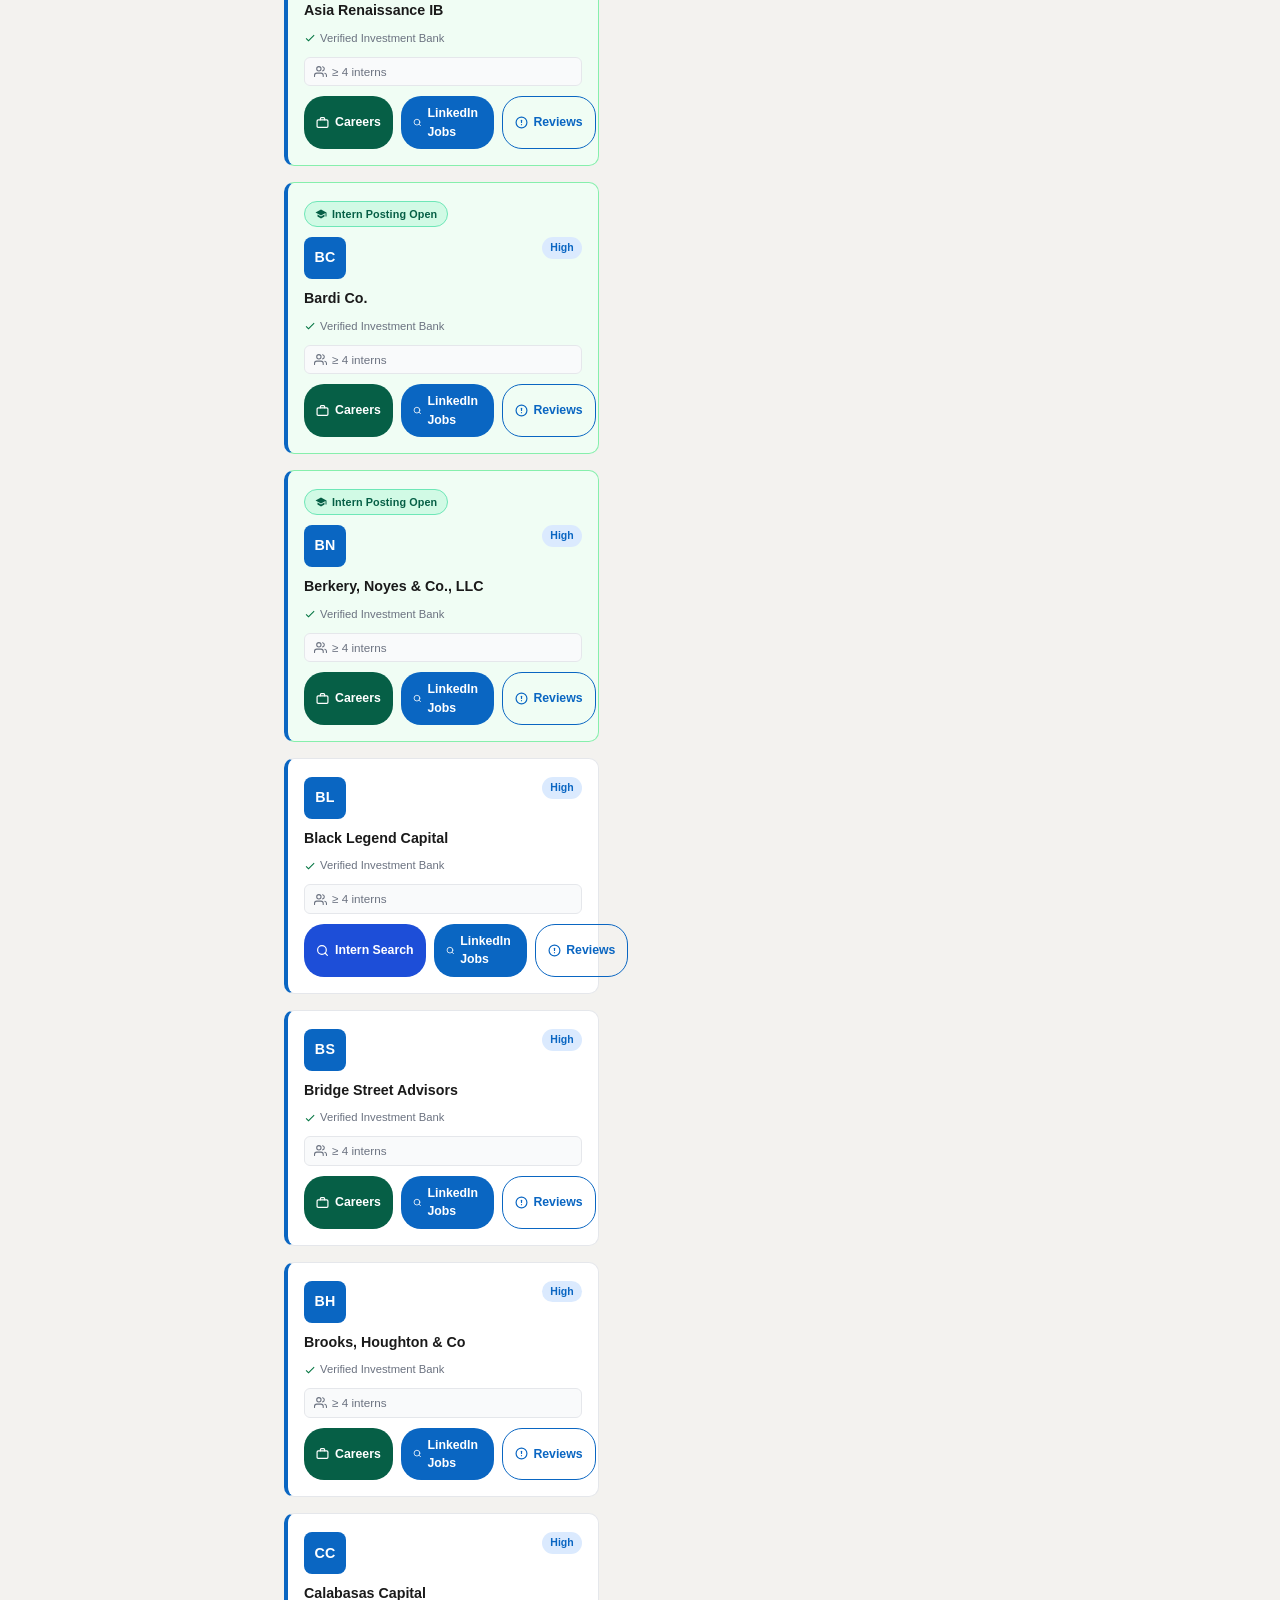
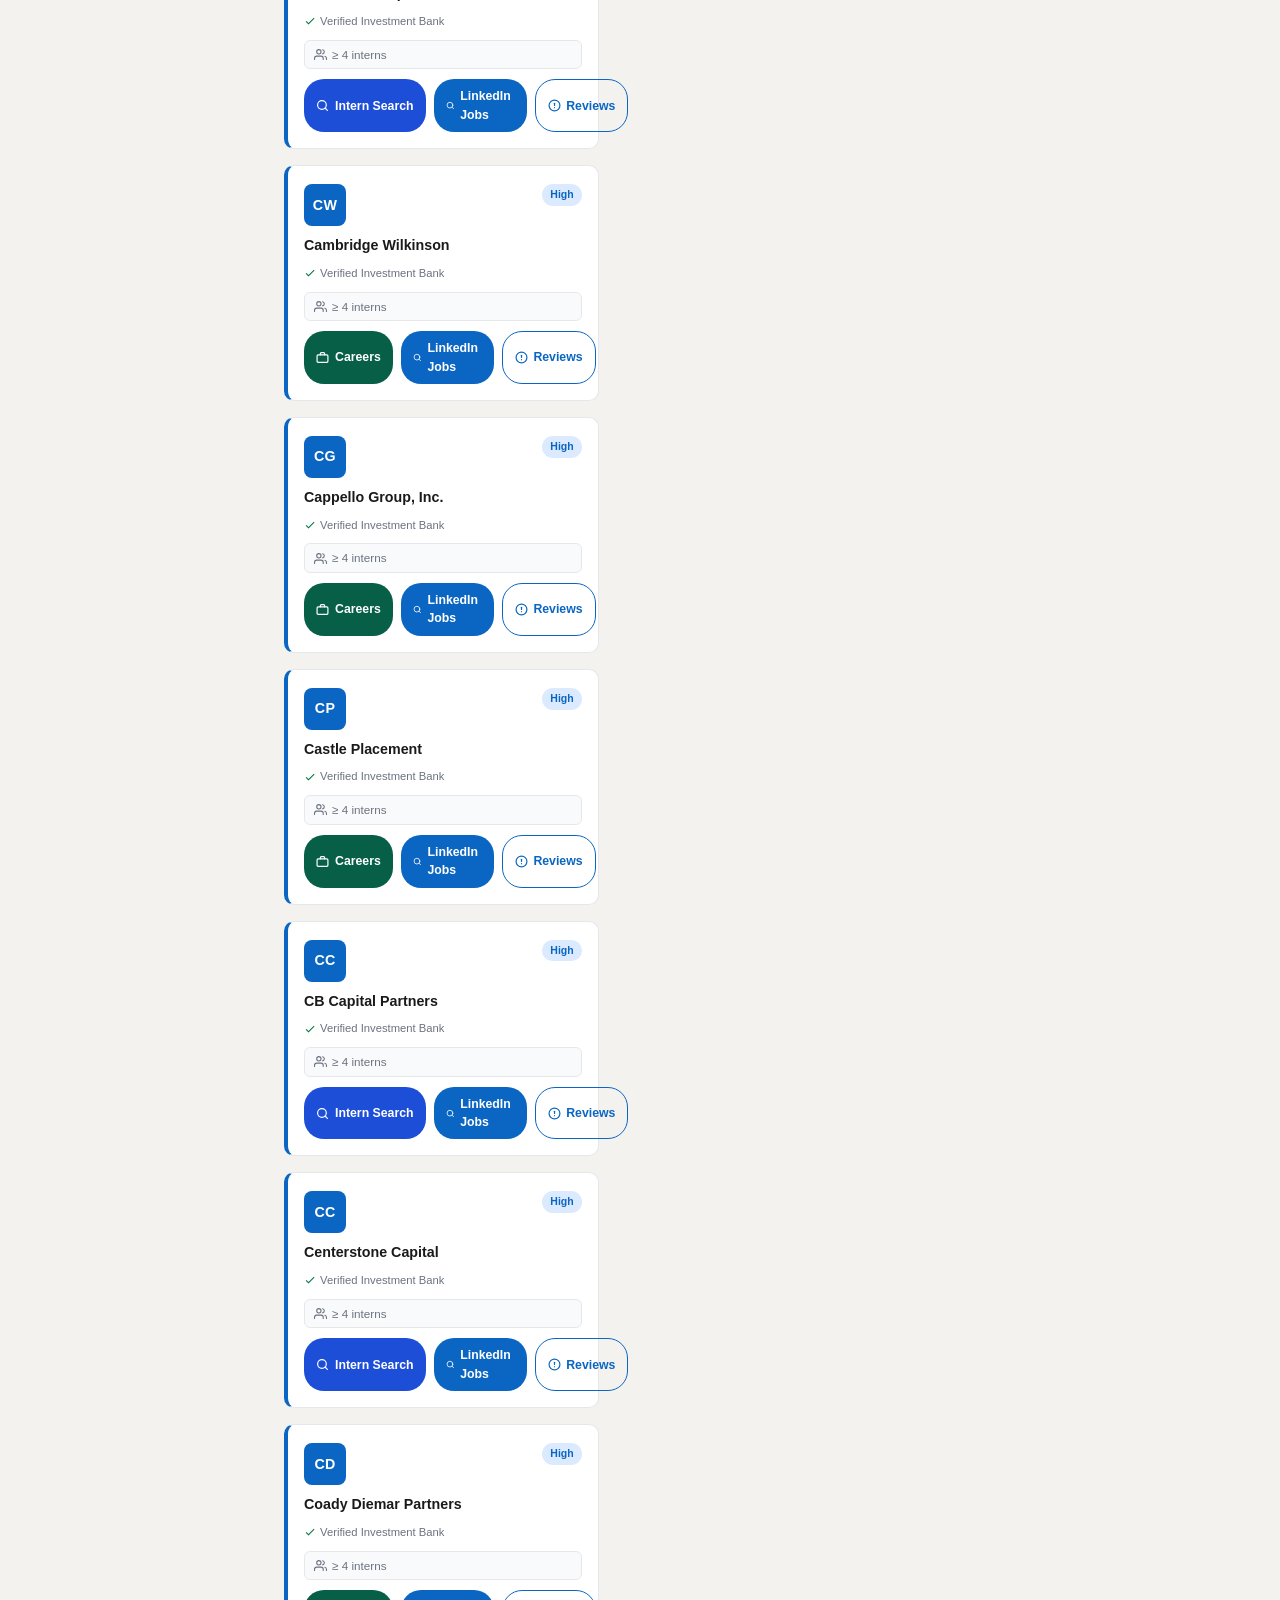
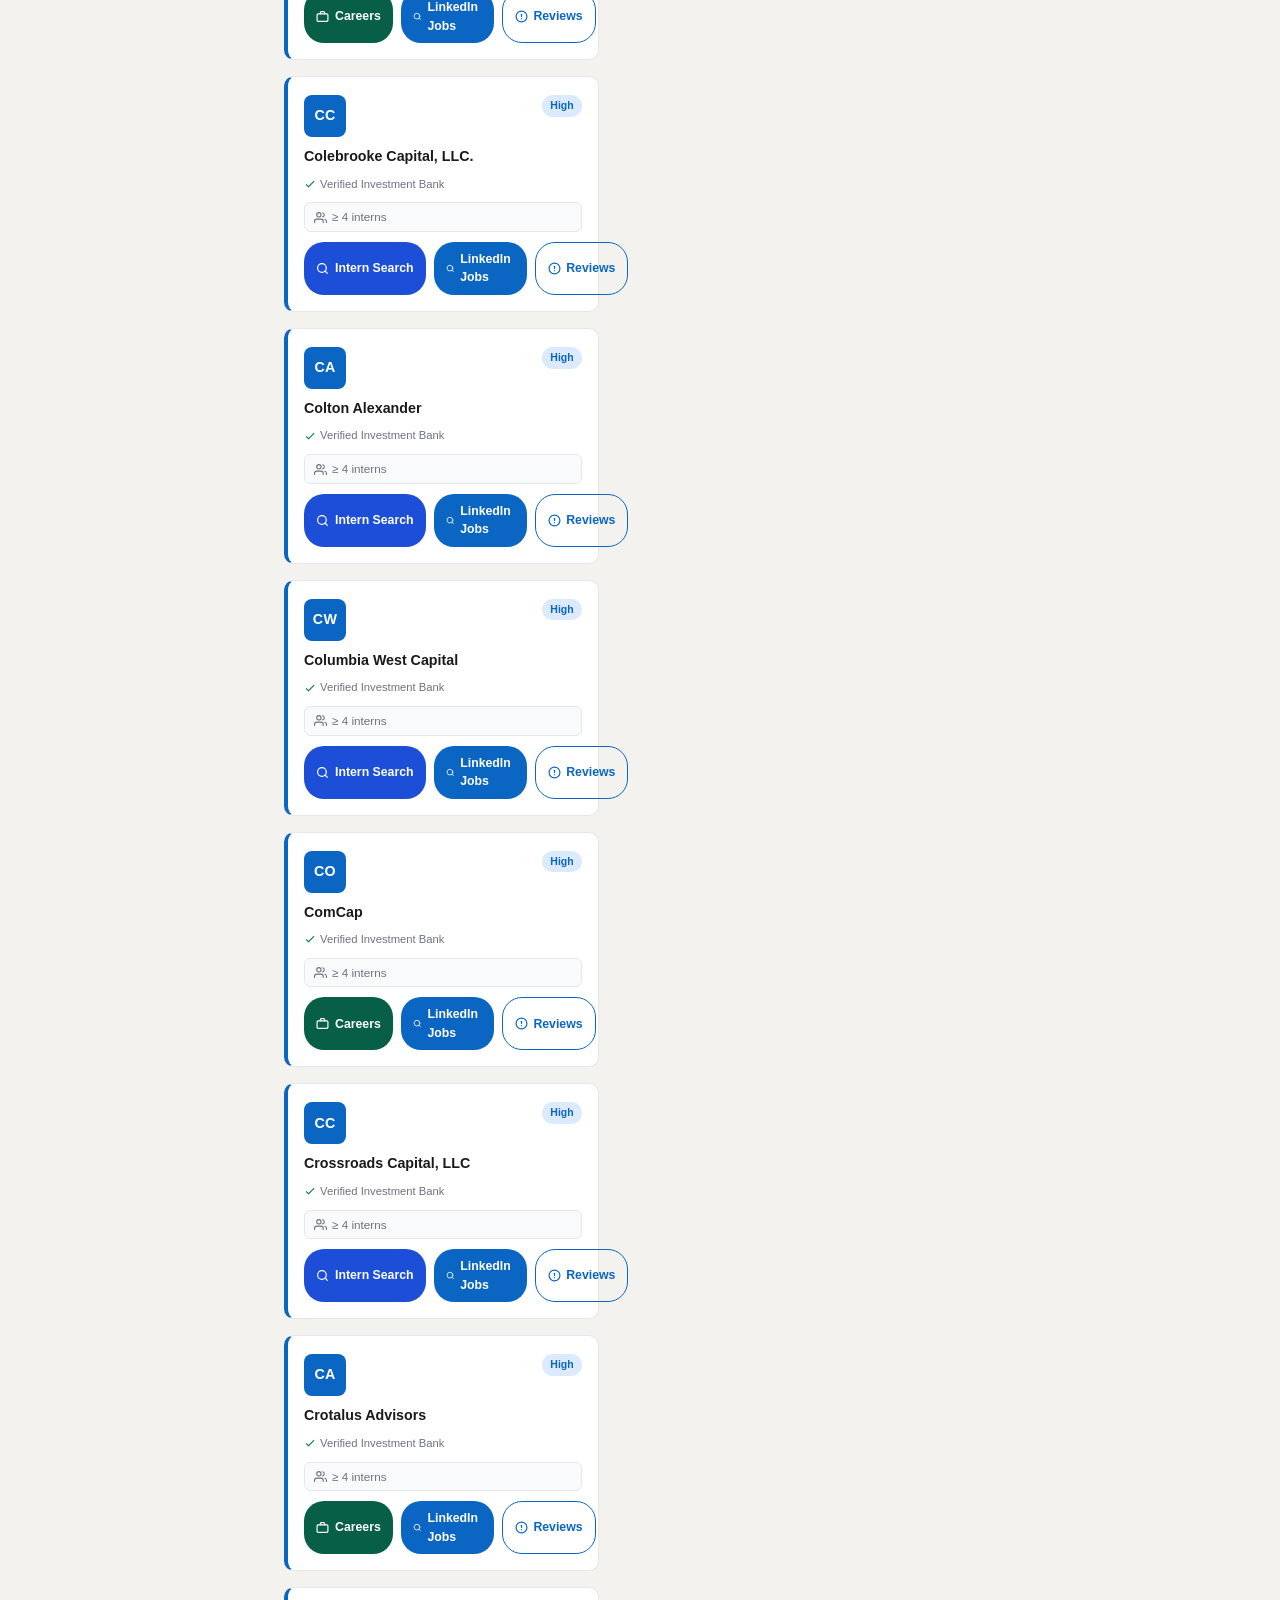
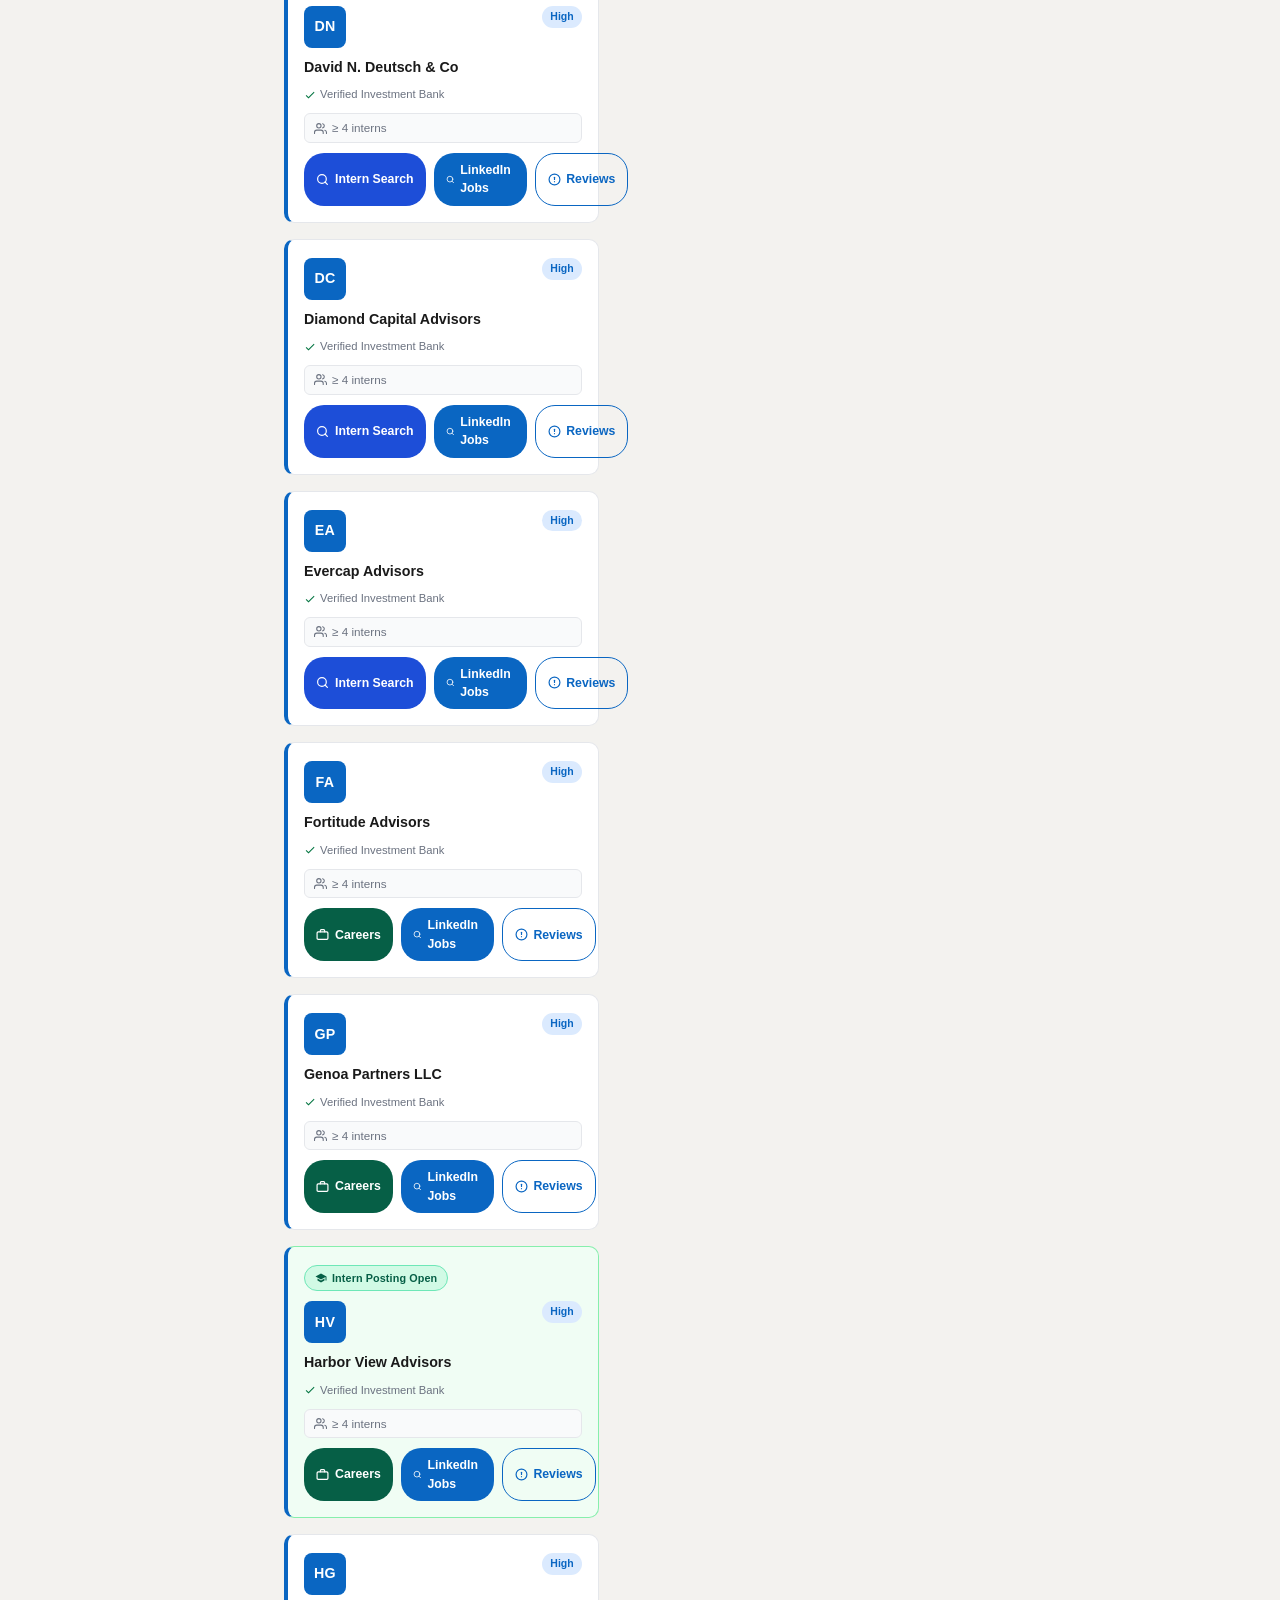
==== commit 81b7ed0f: "your commit message" ====
--- a/index.html
+++ b/index.html
@@ -42,7 +42,7 @@
   <div class="hero">
     <div class="hero__inner">
       <h1 class="hero__title">Investment Banking Job Board</h1>
-      <p class="hero__sub">Browse <strong id="totalCount">—</strong> verified IB firms sourced from the IBR database, organized by boutiques, bulge bracket, and middle market sections. Each card links directly to the firm's career page.</p>
+      <p class="hero__sub">Browse <strong id="totalCount">—</strong> verified IB firms sourced from the IBR database. Sections appear automatically based on the firm data available, and each card links directly to the firm's career page.</p>
       <p id="lastChecked" class="hero__last-checked" hidden></p>
     </div>
   </div>
@@ -127,7 +127,7 @@
  
   <!-- FOOTER -->
   <footer class="footer">
-    <p>FindJobs &mdash; Verified IB Recruiting &bull; Data from IBR (Investment Banking Recruiting Boutiques) &bull; Intern postings refreshed daily</p>
+    <p>FindJobs &mdash; Verified IB Recruiting &bull; Data from IBR &bull; Intern postings refreshed daily</p>
   </footer>
  
   <script src="script.js"></script>
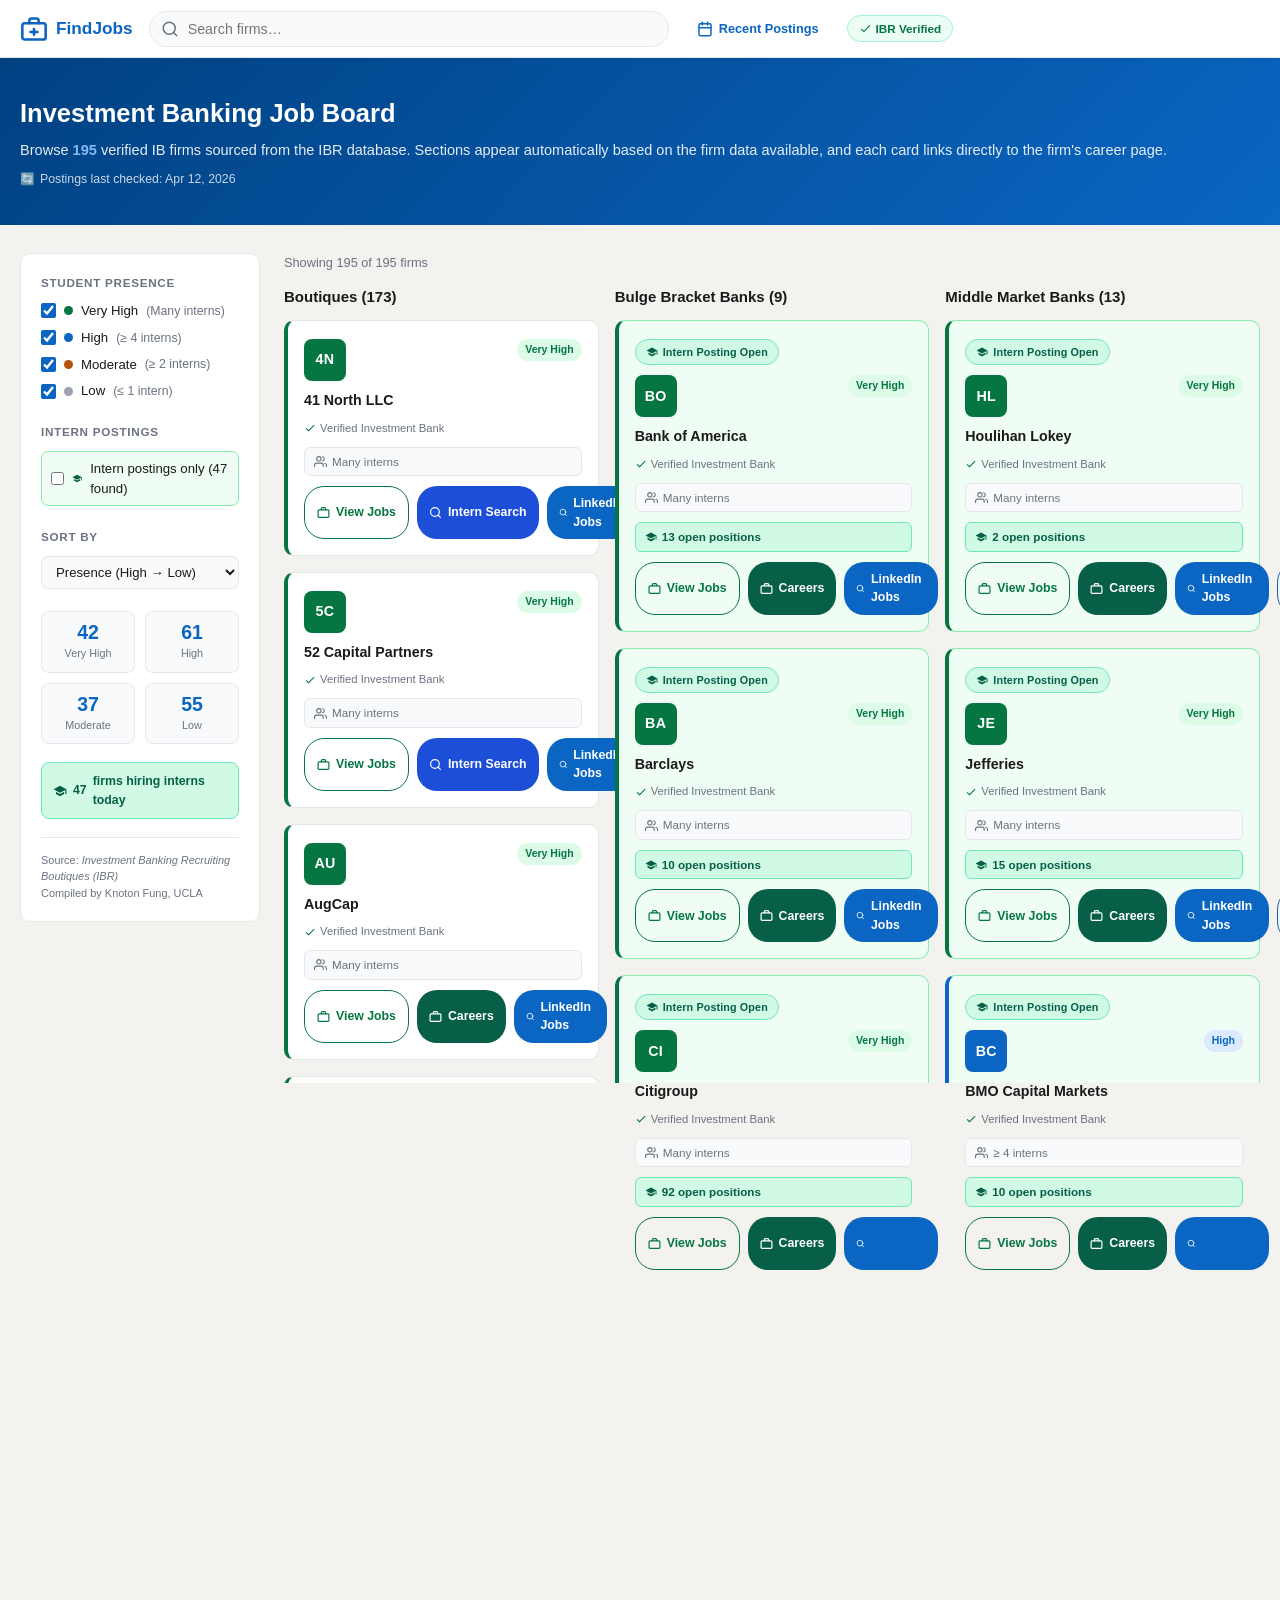
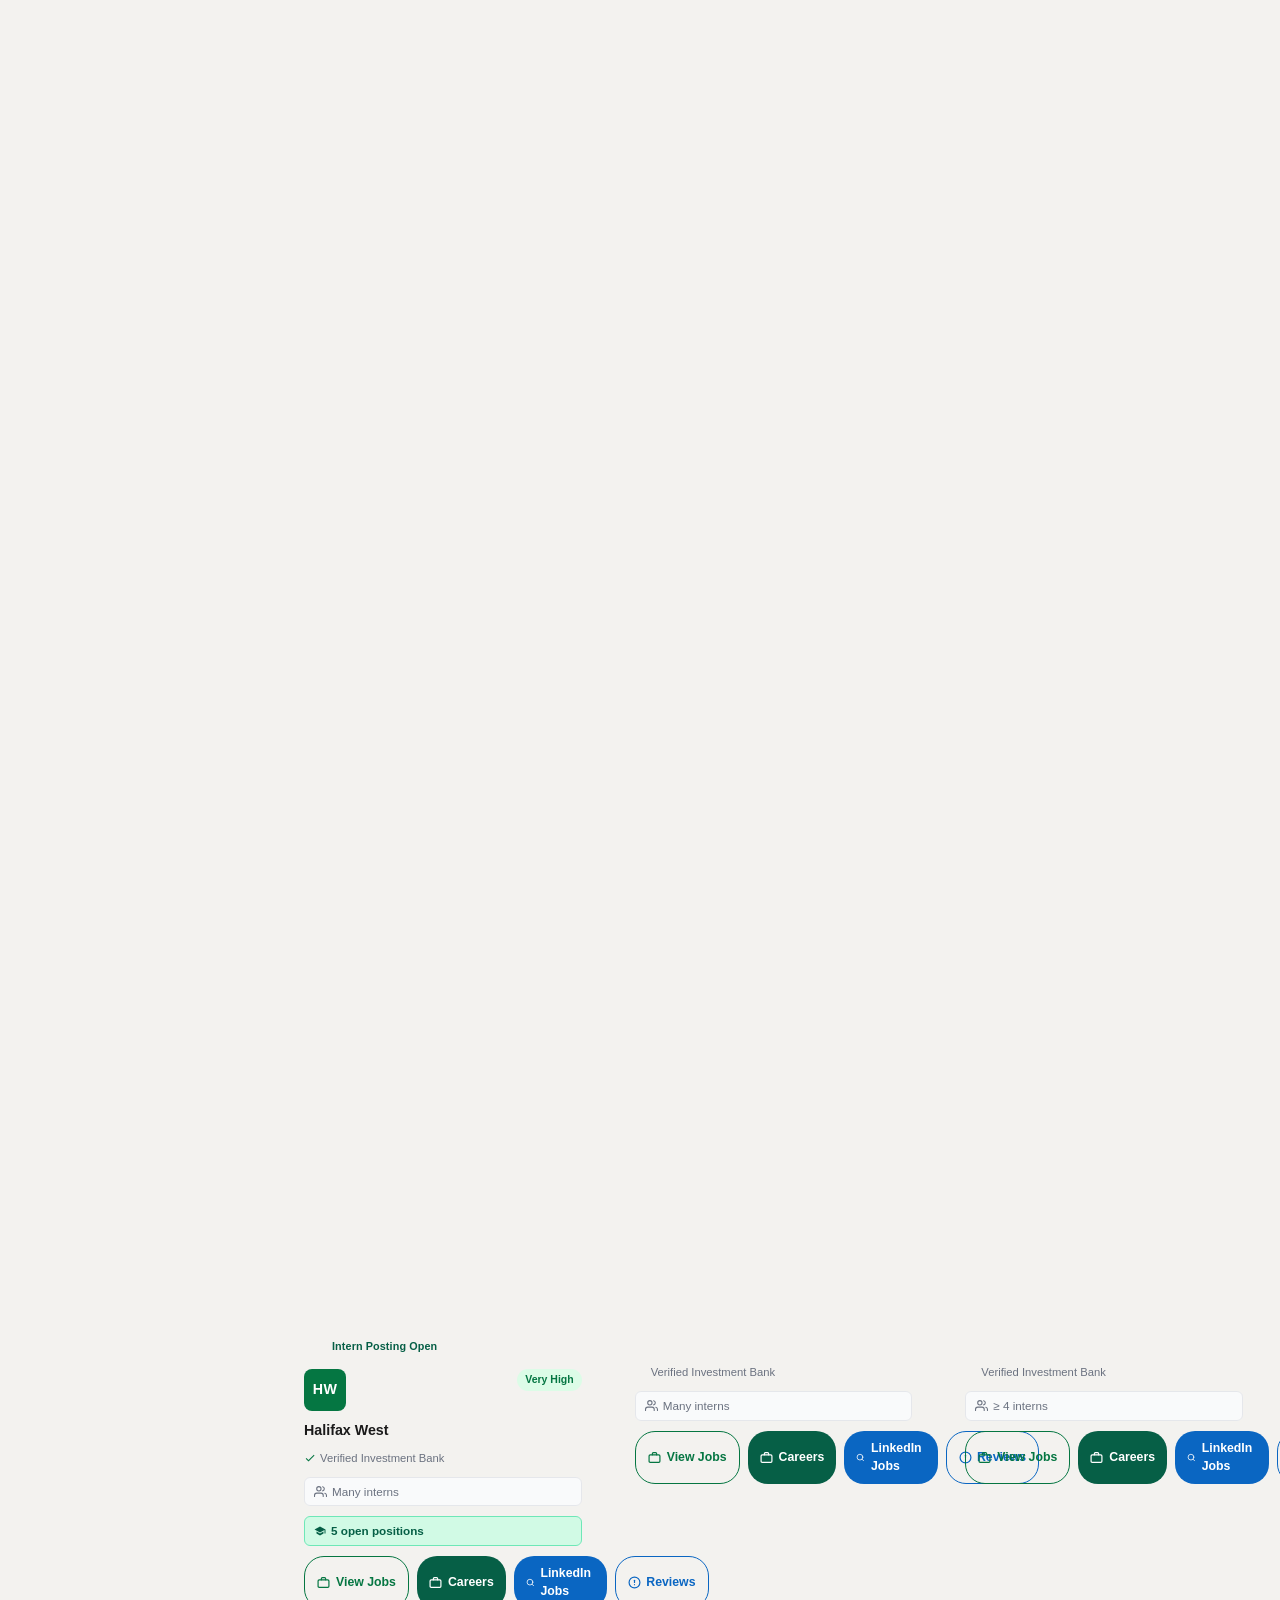
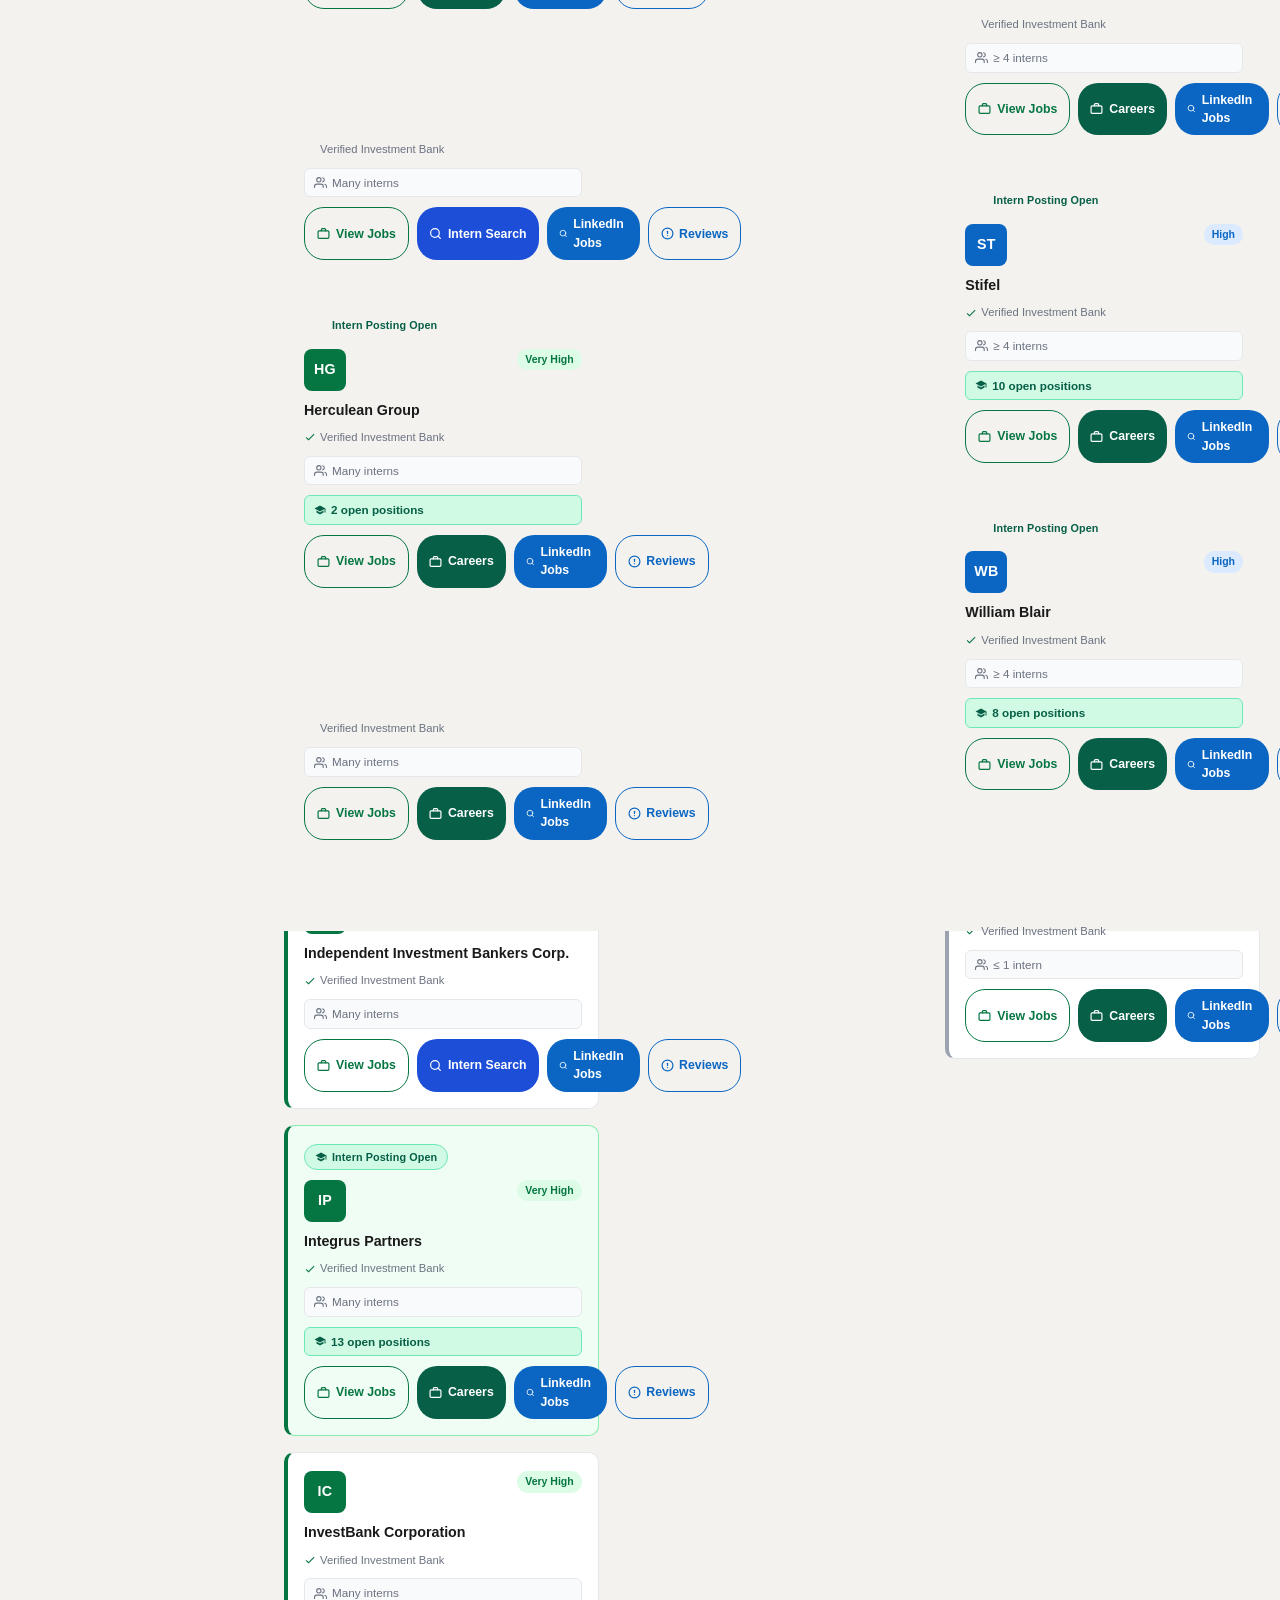
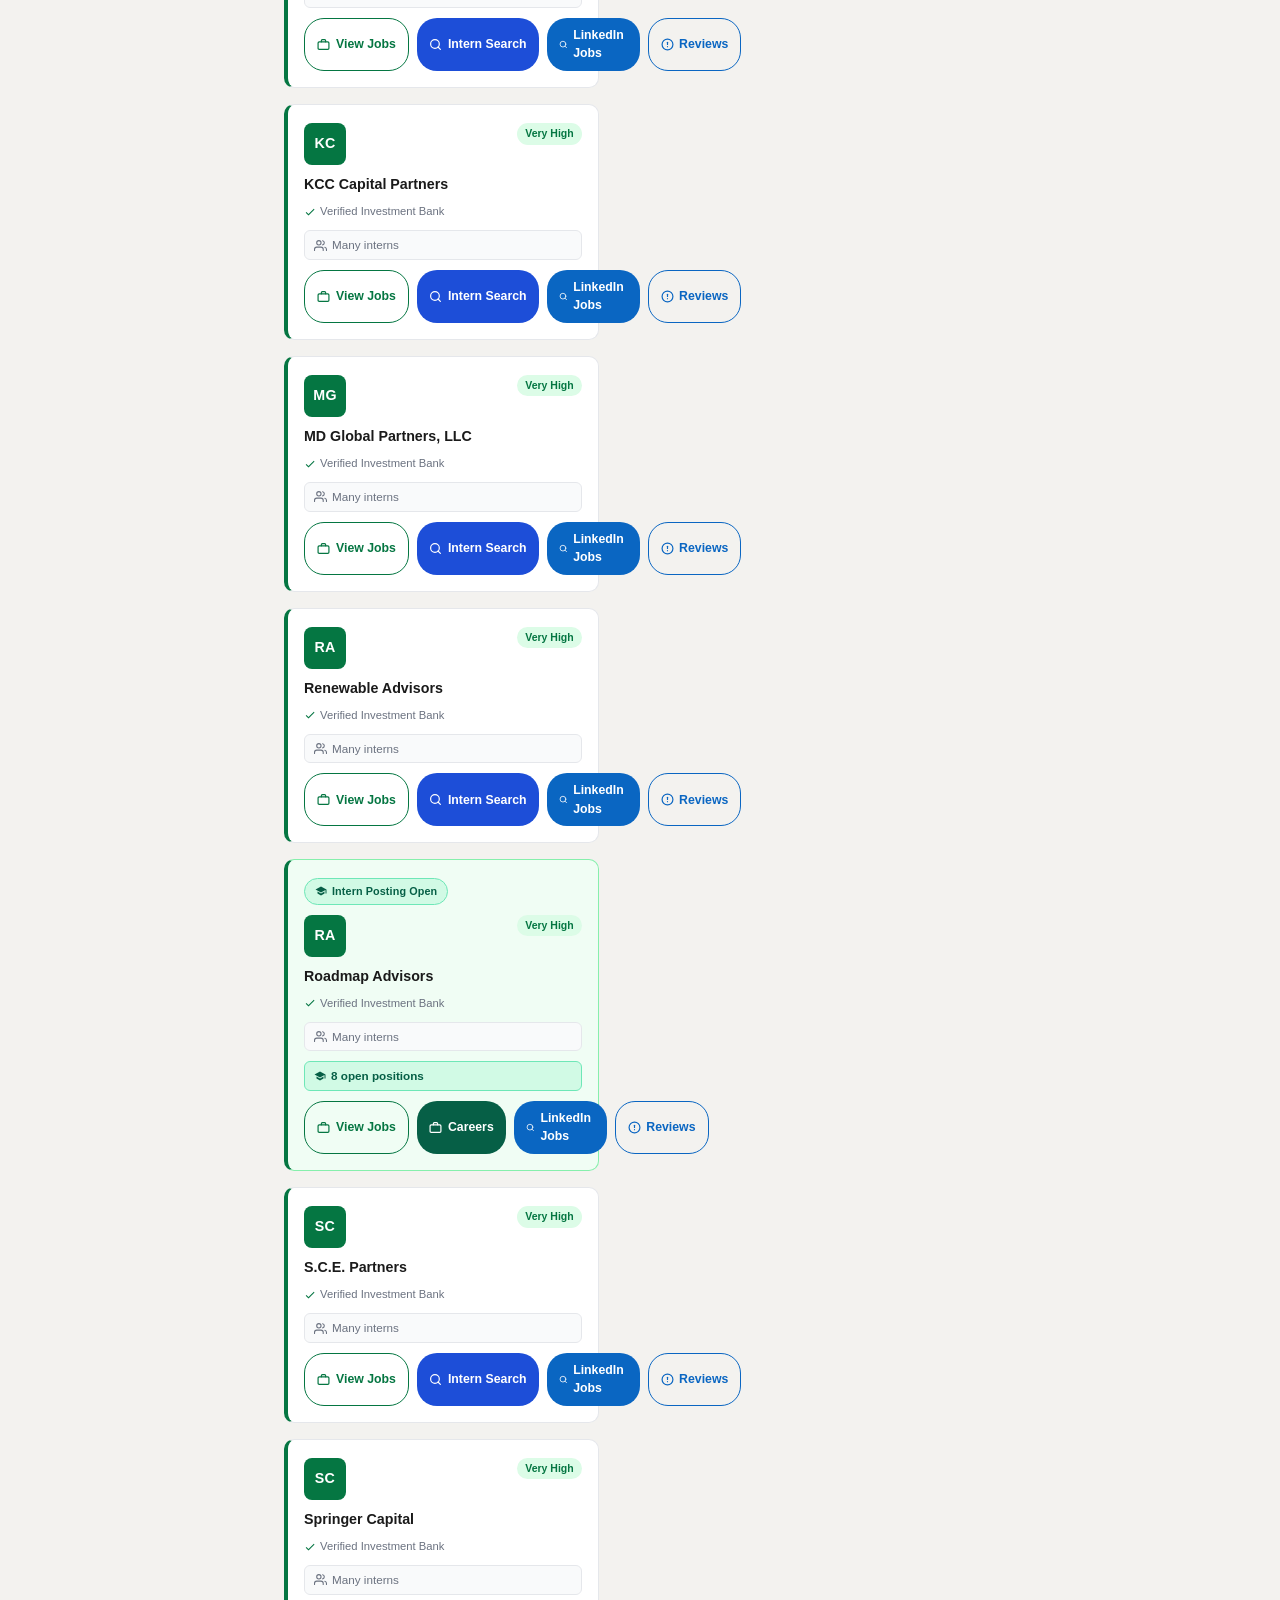
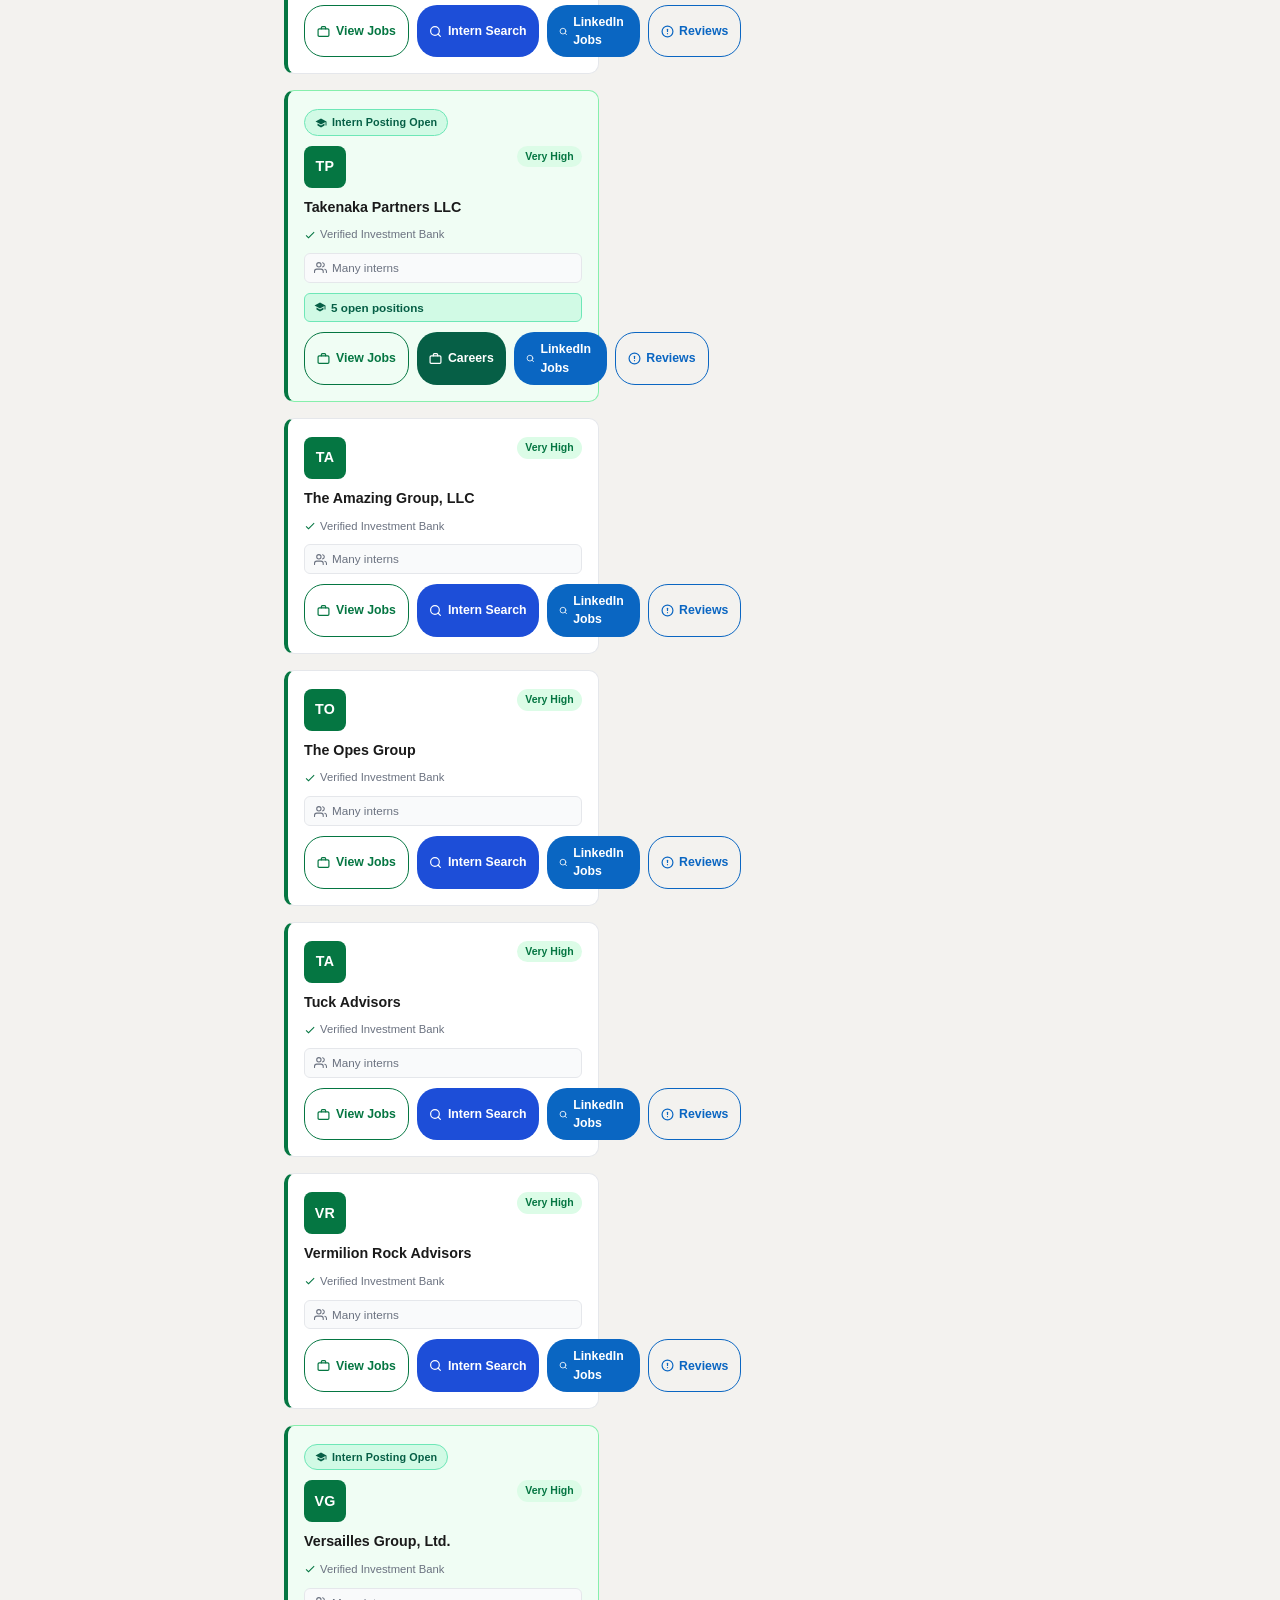
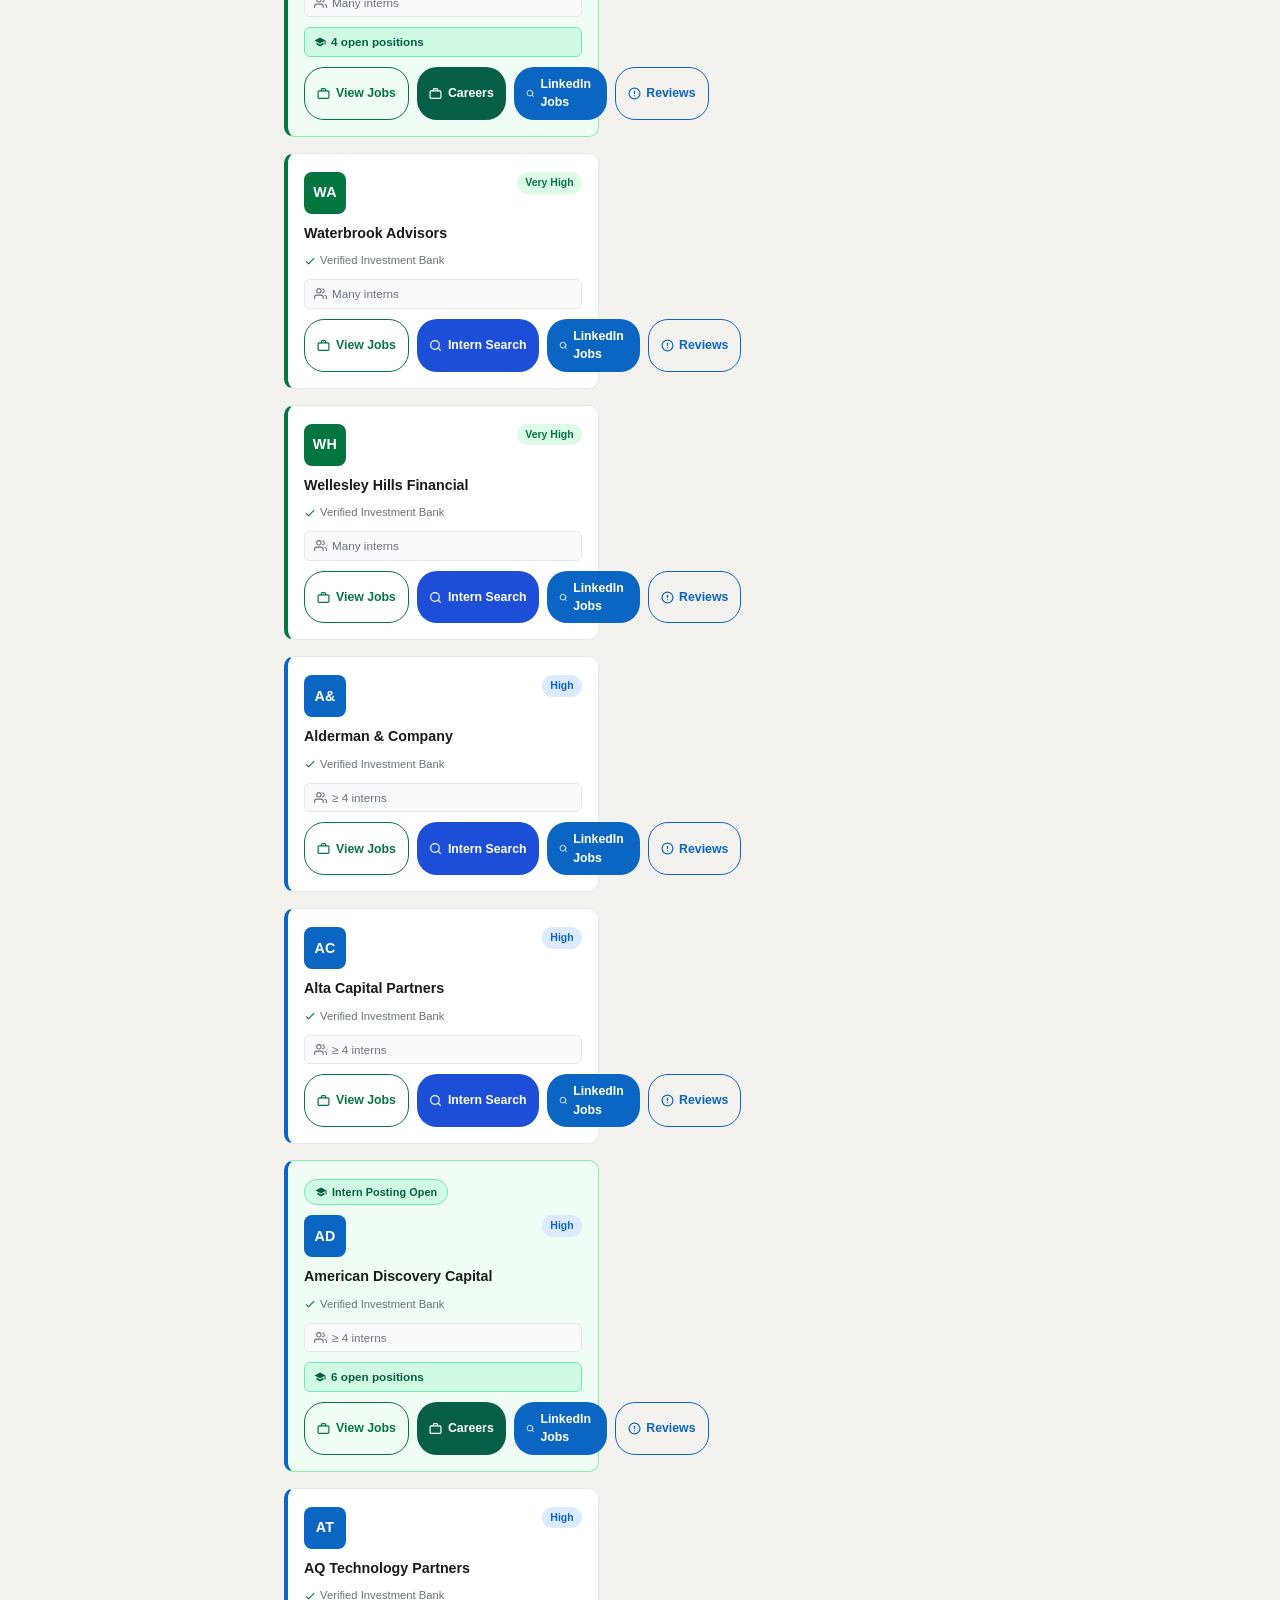
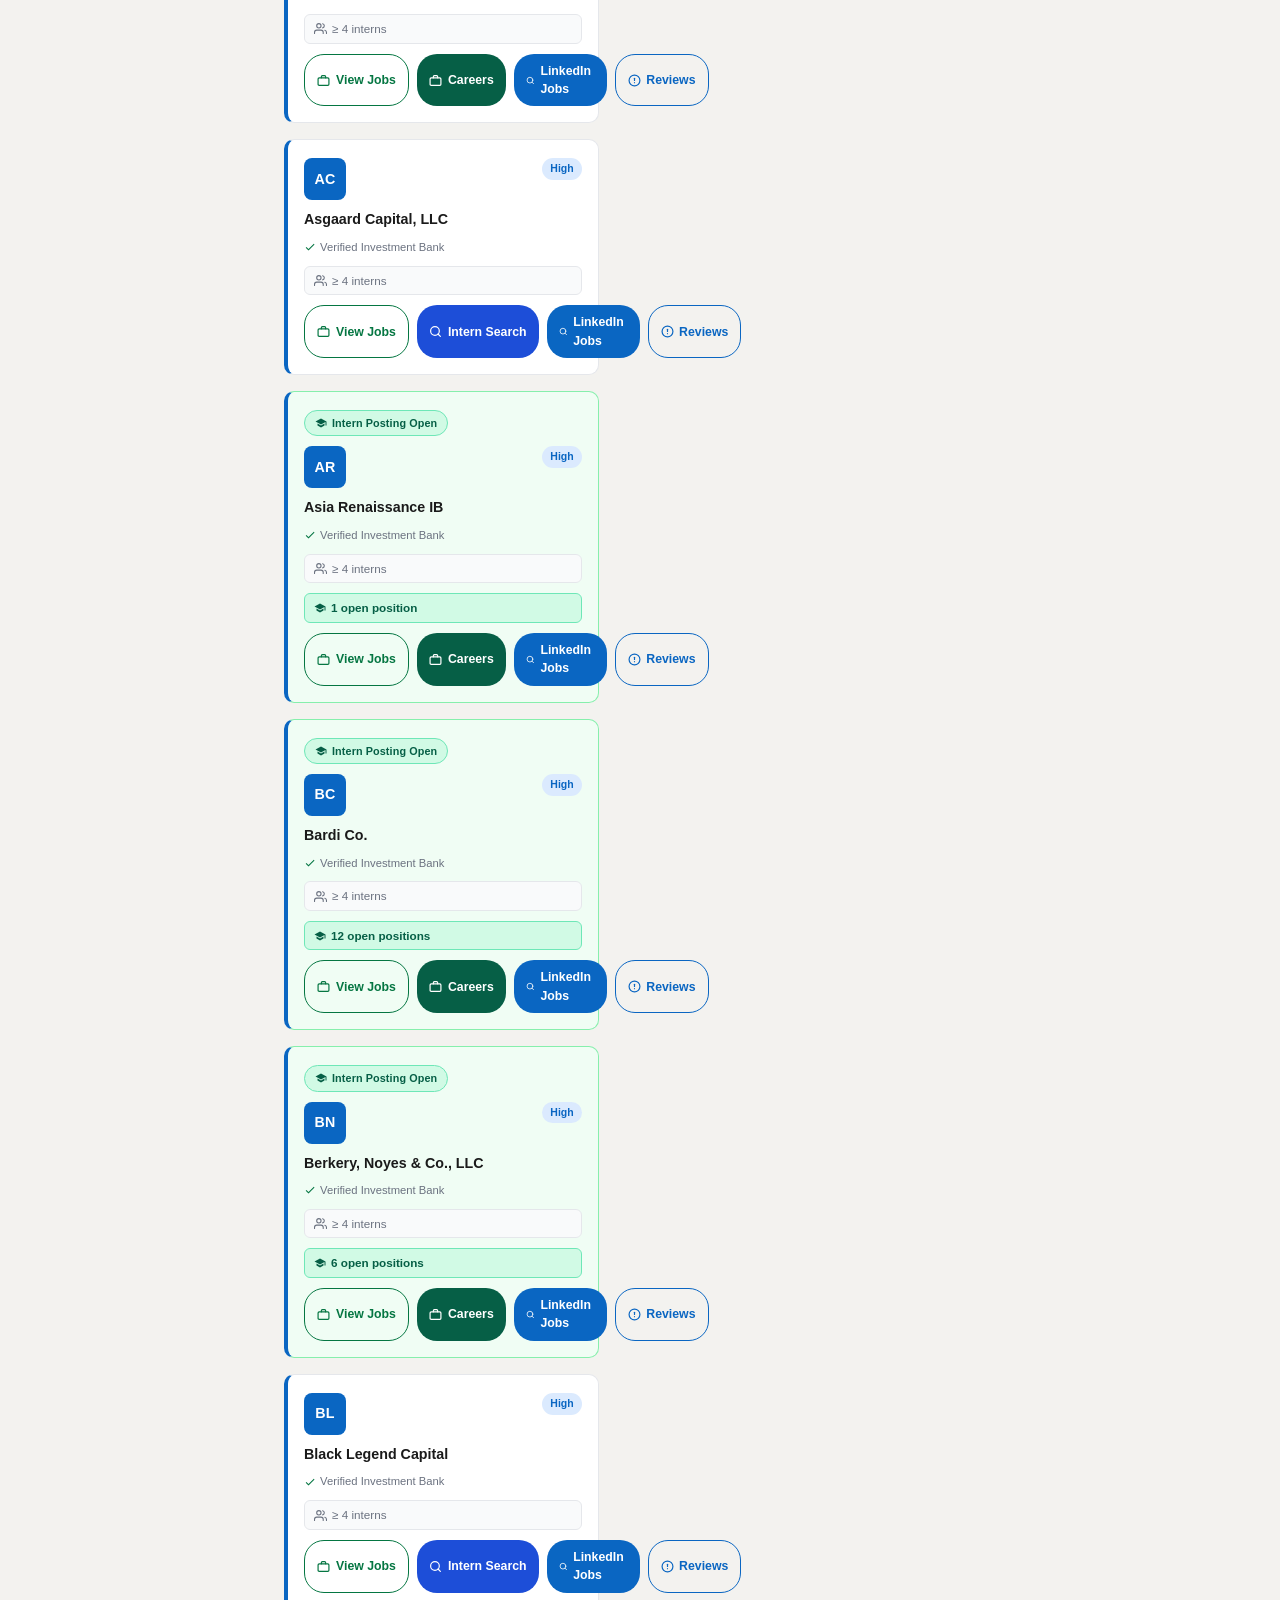
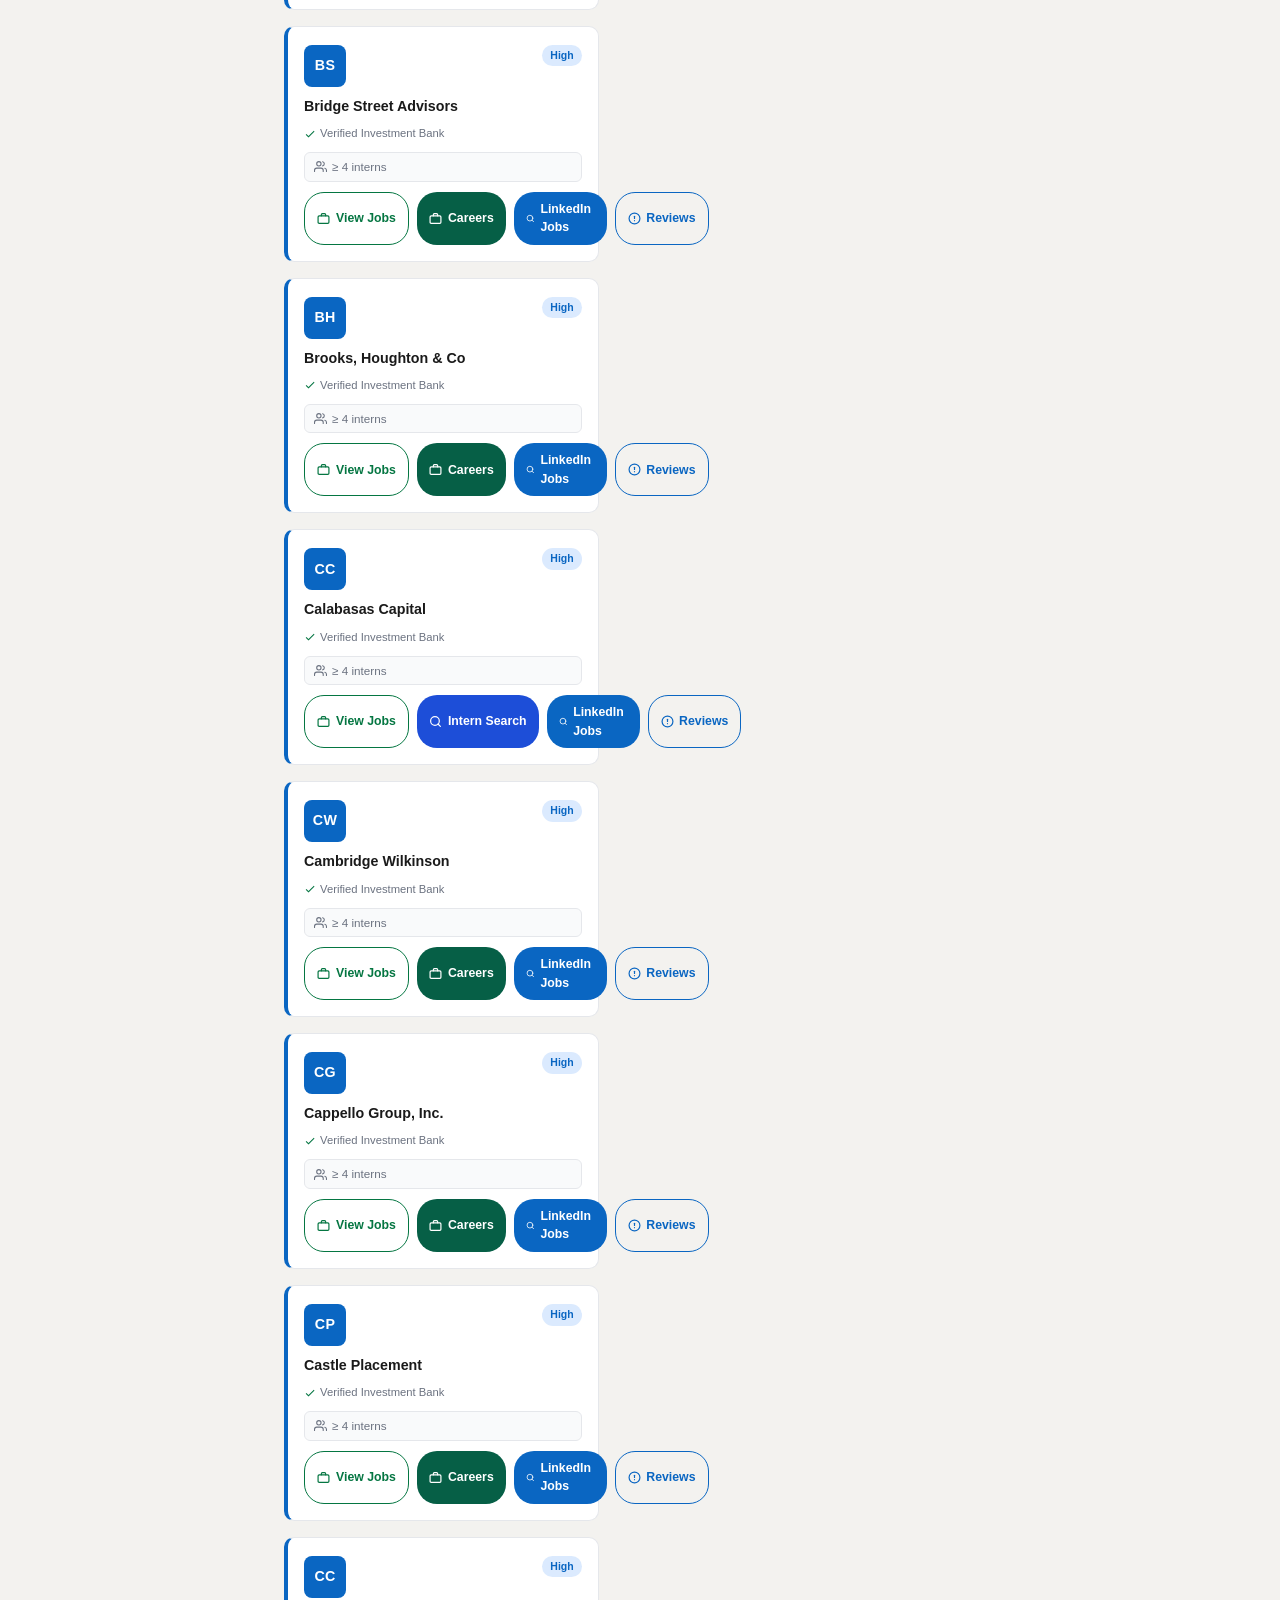
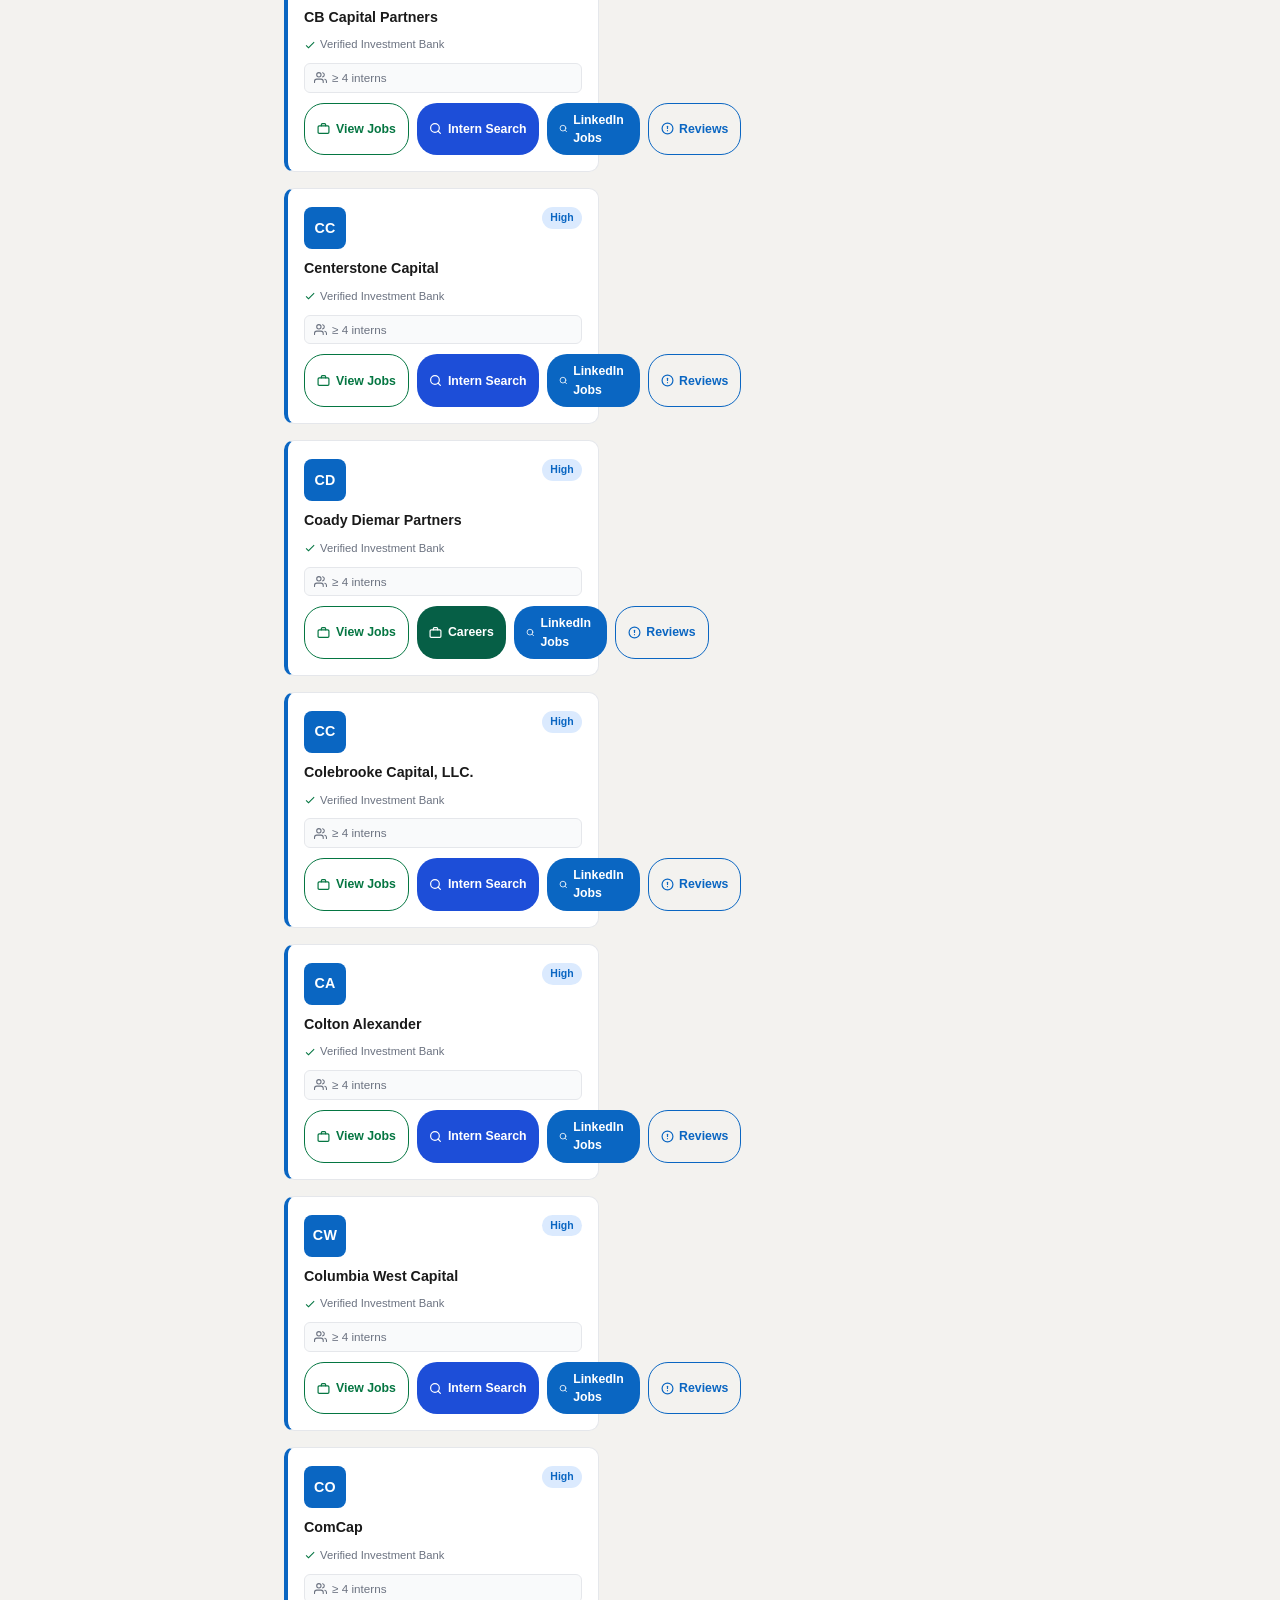
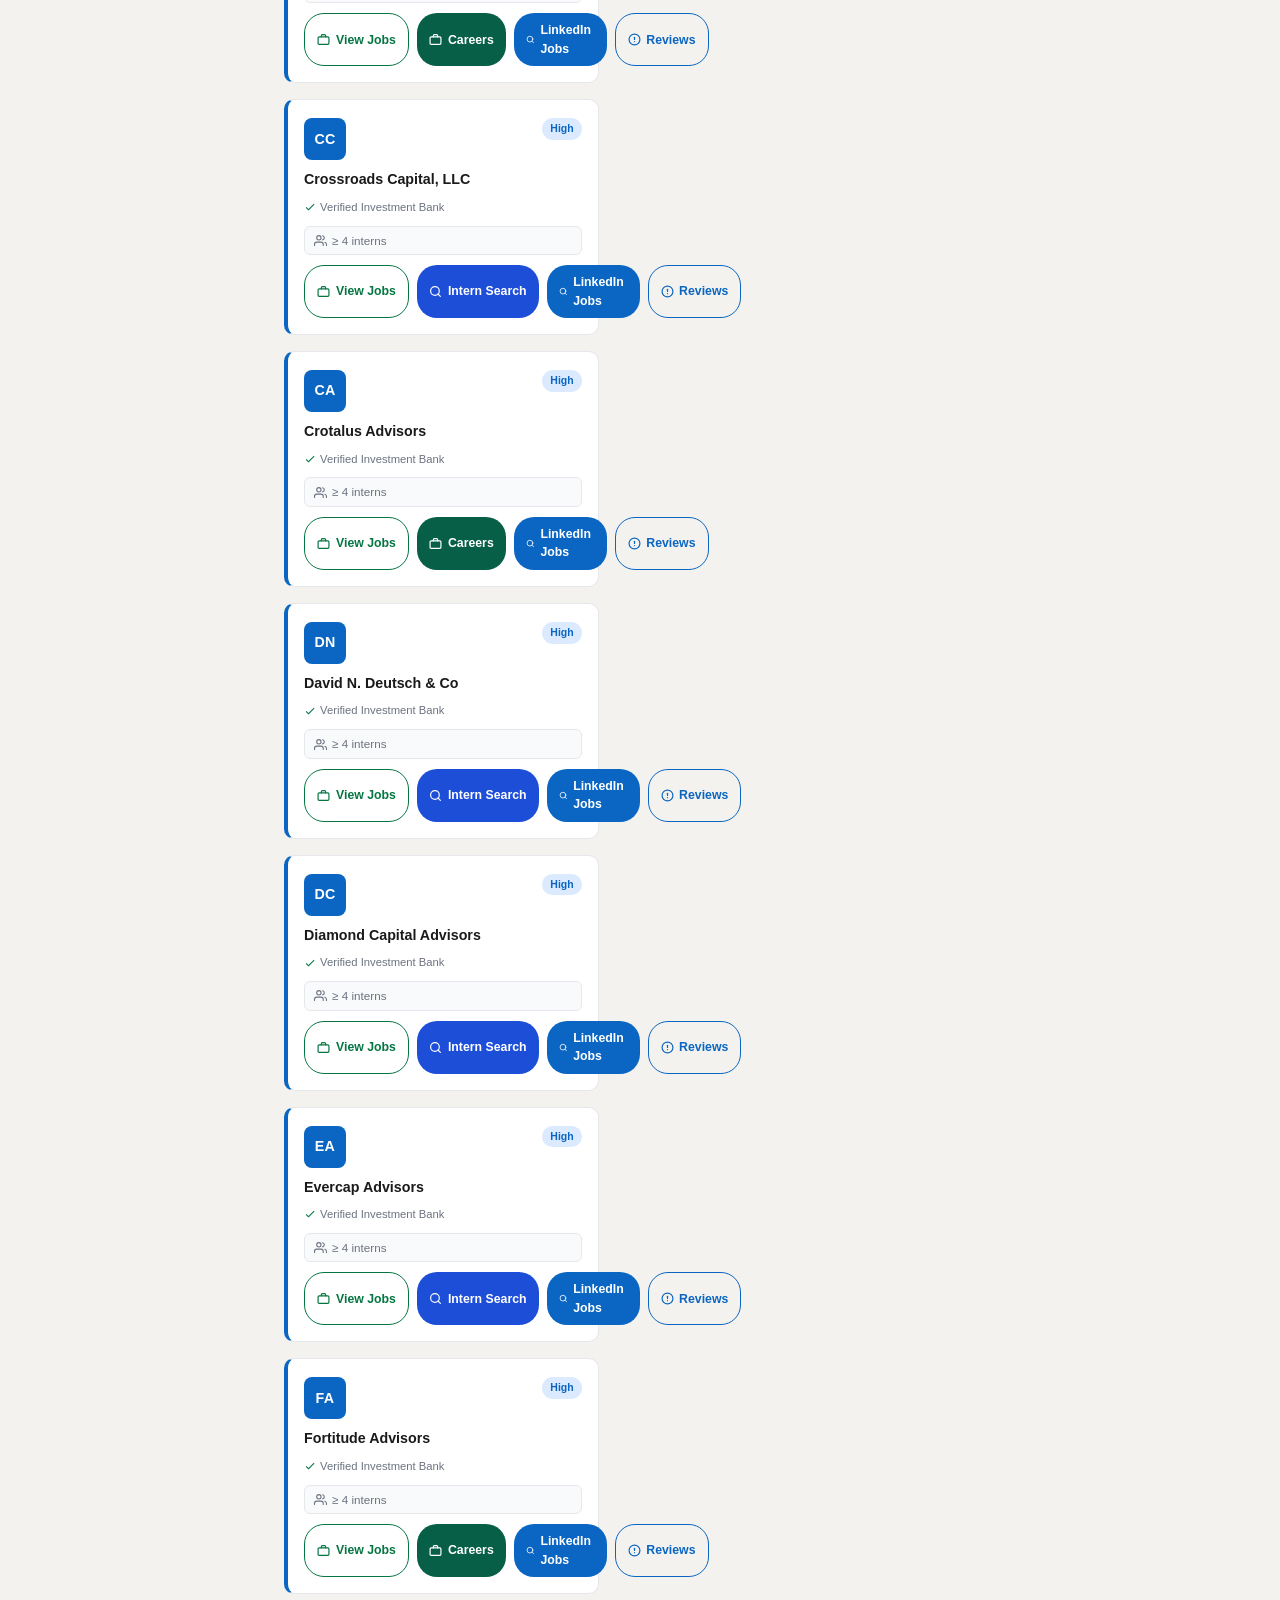
==== commit 81143314: "your commit message" ====
--- a/index.html
+++ b/index.html
@@ -28,6 +28,16 @@
         <input id="searchInput" type="text" placeholder="Search firms…" autocomplete="off" />
         <button id="clearSearch" class="nav__search-clear" aria-label="Clear search" hidden>✕</button>
       </div>
+ 
+      <a class="nav__link" href="recent.html">
+        <svg width="16" height="16" viewBox="0 0 24 24" fill="none" stroke="currentColor" stroke-width="2.2" stroke-linecap="round" stroke-linejoin="round">
+          <rect x="3" y="4" width="18" height="18" rx="2" ry="2"/>
+          <line x1="16" y1="2" x2="16" y2="6"/>
+          <line x1="8" y1="2" x2="8" y2="6"/>
+          <line x1="3" y1="10" x2="21" y2="10"/>
+        </svg>
+        Recent Postings
+      </a>
  
       <div class="nav__badge">
         <span class="verified-badge">
@@ -132,4 +142,4 @@
  
   <script src="script.js"></script>
 </body>
-</html>
+</html>
--- a/style.css
+++ b/style.css
@@ -247,22 +247,22 @@
   grid-template-columns: repeat(auto-fill, minmax(240px, 1fr));
   gap: 16px;
 }
-
+ 
 .cards--section {
   margin-top: 12px;
 }
-
+ 
 .bank-section {
   margin-bottom: 24px;
 }
-
+ 
 .bank-section__title {
   font-size: 1rem;
   font-weight: 700;
   color: var(--text);
   margin-bottom: 2px;
 }
-
+ 
 .bank-section__empty {
   font-size: .85rem;
   color: var(--text-muted);
@@ -519,17 +519,418 @@
 }
 .filter-check--intern .intern-icon { color: #065f46; }
  
+/* ── Nav Back Link ──────────────────────────────────────────── */
+.nav__back {
+  display: inline-flex;
+  align-items: center;
+  gap: 6px;
+  font-size: .85rem;
+  font-weight: 600;
+  color: var(--blue);
+  text-decoration: none;
+  white-space: nowrap;
+  padding: 6px 12px;
+  border-radius: 20px;
+  transition: background .15s;
+}
+.nav__back:hover { background: #dbeafe; }
+ 
+/* ── Company Hero ──────────────────────────────────────────── */
+.company-hero .hero__inner { max-width: 1280px; }
+.company-hero__header {
+  display: flex;
+  align-items: center;
+  gap: 16px;
+  margin-bottom: 12px;
+}
+.company-hero__initials {
+  width: 56px;
+  height: 56px;
+  border-radius: 12px;
+  display: flex;
+  align-items: center;
+  justify-content: center;
+  font-weight: 700;
+  font-size: 1.2rem;
+  color: #fff;
+  flex-shrink: 0;
+  background: rgba(255,255,255,.2);
+  border: 2px solid rgba(255,255,255,.35);
+}
+.company-hero__initials--veryhigh { background: var(--vh-color); border-color: #34d399; }
+.company-hero__initials--high     { background: var(--h-color); border-color: #60a5fa; }
+.company-hero__initials--moderate { background: var(--m-color); border-color: #fbbf24; }
+.company-hero__initials--low      { background: var(--l-color); border-color: #d1d5db; }
+.company-hero__info { flex: 1; }
+.company-hero__meta {
+  display: flex;
+  align-items: center;
+  gap: 10px;
+  margin-top: 4px;
+}
+.company-hero__meta-text {
+  font-size: .85rem;
+  opacity: .85;
+}
+ 
+/* ── Company Layout ────────────────────────────────────────── */
+.company-layout {
+  max-width: 1280px;
+  margin: 28px auto;
+  padding: 0 20px;
+  display: grid;
+  grid-template-columns: 260px 1fr;
+  gap: 24px;
+  align-items: start;
+}
+ 
+/* ── Company Sidebar ───────────────────────────────────────── */
+.company-sidebar__link {
+  display: flex;
+  align-items: center;
+  gap: 8px;
+  font-size: .88rem;
+  font-weight: 500;
+  color: var(--blue);
+  text-decoration: none;
+  padding: 8px 10px;
+  border-radius: 7px;
+  margin-bottom: 4px;
+  transition: background .15s;
+}
+.company-sidebar__link:hover { background: #dbeafe; }
+.company-sidebar__link svg { flex-shrink: 0; color: var(--text-muted); }
+ 
+.stat--wide {
+  grid-column: 1 / -1;
+}
+ 
+.company-sidebar__status {
+  display: flex;
+  align-items: center;
+  gap: 8px;
+  font-size: .85rem;
+  font-weight: 600;
+  padding: 10px 12px;
+  border-radius: 8px;
+  border: 1px solid var(--border);
+  background: #f9fafb;
+}
+.company-sidebar__status--active {
+  background: #d1fae5;
+  border-color: #6ee7b7;
+  color: #065f46;
+}
+.company-sidebar__status--inactive {
+  background: #fef3c7;
+  border-color: #fcd34d;
+  color: #92400e;
+}
+.company-sidebar__status--unknown {
+  background: #f3f4f6;
+  border-color: #d1d5db;
+  color: #6b7280;
+}
+ 
+.status-dot {
+  width: 8px;
+  height: 8px;
+  border-radius: 50%;
+  flex-shrink: 0;
+}
+.status-dot--active  { background: #10b981; animation: intern-pulse 2.5s ease-in-out infinite; }
+.status-dot--inactive { background: #f59e0b; }
+.status-dot--unknown  { background: #9ca3af; }
+ 
+/* ── Job Listings ──────────────────────────────────────────── */
+.jobs-list {
+  display: flex;
+  flex-direction: column;
+  gap: 16px;
+}
+ 
+.job-card {
+  background: var(--card-bg);
+  border: 1px solid var(--border);
+  border-radius: var(--radius);
+  padding: 20px;
+  border-left: 4px solid var(--green);
+  transition: box-shadow .18s, transform .18s;
+}
+.job-card:hover {
+  box-shadow: 0 6px 20px rgba(0,0,0,.1);
+  transform: translateY(-2px);
+}
+ 
+.job-card__header {
+  margin-bottom: 12px;
+}
+.job-card__title-row {
+  display: flex;
+  align-items: center;
+  gap: 10px;
+  flex-wrap: wrap;
+}
+.job-card__title {
+  font-size: 1.05rem;
+  font-weight: 700;
+  color: var(--text);
+  line-height: 1.3;
+}
+.job-card__badge {
+  display: inline-flex;
+  align-items: center;
+  gap: 4px;
+  background: #d1fae5;
+  color: #065f46;
+  border: 1px solid #6ee7b7;
+  border-radius: 20px;
+  padding: 3px 9px;
+  font-size: .7rem;
+  font-weight: 700;
+  white-space: nowrap;
+}
+.job-card__firm {
+  font-size: .85rem;
+  color: var(--text-muted);
+  margin-top: 2px;
+}
+ 
+.job-card__desc {
+  font-size: .88rem;
+  color: var(--text);
+  line-height: 1.6;
+  margin-bottom: 12px;
+  background: #f9fafb;
+  border: 1px solid var(--border);
+  border-radius: 7px;
+  padding: 12px 14px;
+}
+ 
+.job-card__meta {
+  display: flex;
+  align-items: center;
+  gap: 12px;
+  flex-wrap: wrap;
+  margin-bottom: 14px;
+}
+ 
+.job-card__grad {
+  display: inline-flex;
+  align-items: center;
+  gap: 5px;
+  background: #eff6ff;
+  color: #1e40af;
+  border: 1px solid #93c5fd;
+  border-radius: 20px;
+  padding: 4px 10px;
+  font-size: .78rem;
+  font-weight: 600;
+}
+ 
+.job-card__actions {
+  display: flex;
+  gap: 10px;
+  flex-wrap: wrap;
+}
+ 
+.empty-state__sub {
+  font-size: .85rem;
+  color: var(--text-muted);
+  margin-top: -4px;
+}
+ 
+/* ── Card job count ─────────────────────────────────────────── */
+.card__job-count {
+  display: flex;
+  align-items: center;
+  gap: 5px;
+  font-size: .78rem;
+  font-weight: 600;
+  color: #065f46;
+  background: #d1fae5;
+  border: 1px solid #6ee7b7;
+  border-radius: 6px;
+  padding: 5px 9px;
+}
+ 
+/* ── Card clickable link (main page) ───────────────────────── */
+.card__view-jobs {
+  display: inline-flex;
+  align-items: center;
+  justify-content: center;
+  gap: 6px;
+  background: none;
+  color: var(--green);
+  border: 1.5px solid var(--green);
+  border-radius: 20px;
+  padding: 8px 12px;
+  font-size: .82rem;
+  font-weight: 600;
+  cursor: pointer;
+  text-decoration: none;
+  transition: background .15s, color .15s;
+  white-space: nowrap;
+}
+.card__view-jobs:hover {
+  background: #d1fae5;
+}
+ 
 /* ── Responsive ─────────────────────────────────────────────── */
 @media (max-width: 860px) {
-  .layout {
+  .layout,
+  .company-layout {
     grid-template-columns: 1fr;
   }
   .sidebar {
     position: static;
   }
   .hero__title { font-size: 1.35rem; }
+  .company-hero__initials {
+    width: 44px;
+    height: 44px;
+    font-size: 1rem;
+  }
+}
+/* ── Recent Postings Page ──────────────────────────────────── */
+.recent-layout {
+  max-width: 1280px;
+  margin: 28px auto;
+  padding: 0 20px;
+  display: grid;
+  grid-template-columns: 240px 1fr;
+  gap: 24px;
+  align-items: start;
+}
+ 
+.recent-timeline {
+  display: flex;
+  flex-direction: column;
+  gap: 32px;
+}
+ 
+.recent-date-section {
+  scroll-margin-top: calc(var(--nav-h) + 20px);
+}
+ 
+.recent-date-header {
+  display: flex;
+  align-items: center;
+  gap: 10px;
+  margin-bottom: 16px;
+  padding-bottom: 10px;
+  border-bottom: 2px solid var(--blue);
+  flex-wrap: wrap;
+}
+ 
+.recent-date-marker {
+  width: 32px;
+  height: 32px;
+  border-radius: 8px;
+  background: var(--blue);
+  color: #fff;
+  display: flex;
+  align-items: center;
+  justify-content: center;
+  flex-shrink: 0;
+}
+ 
+.recent-date-title {
+  font-size: 1.1rem;
+  font-weight: 700;
+  color: var(--text);
+}
+ 
+.recent-date-relative {
+  font-size: .82rem;
+  font-weight: 600;
+  color: #fff;
+  background: var(--blue);
+  border-radius: 20px;
+  padding: 3px 10px;
+}
+ 
+.recent-date-count {
+  font-size: .82rem;
+  color: var(--text-muted);
+  margin-left: auto;
+}
+ 
+/* Sidebar date navigation */
+.recent-date-nav {
+  display: flex;
+  flex-direction: column;
+  gap: 2px;
+}
+ 
+.recent-date-nav__link {
+  display: flex;
+  align-items: center;
+  justify-content: space-between;
+  gap: 8px;
+  font-size: .85rem;
+  color: var(--blue);
+  text-decoration: none;
+  padding: 6px 10px;
+  border-radius: 6px;
+  transition: background .15s;
+}
+.recent-date-nav__link:hover { background: #dbeafe; }
+ 
+.recent-date-nav__count {
+  background: #dbeafe;
+  color: var(--blue);
+  font-size: .72rem;
+  font-weight: 700;
+  padding: 2px 7px;
+  border-radius: 10px;
+}
+ 
+/* Firm link inside job card on recent page */
+.recent-firm-link {
+  color: var(--blue);
+  text-decoration: none;
+  font-weight: 600;
+}
+.recent-firm-link:hover {
+  text-decoration: underline;
+}
+ 
+/* Nav link for recent postings page */
+.nav__link {
+  display: inline-flex;
+  align-items: center;
+  gap: 6px;
+  font-size: .85rem;
+  font-weight: 600;
+  color: var(--blue);
+  text-decoration: none;
+  white-space: nowrap;
+  padding: 6px 12px;
+  border-radius: 20px;
+  transition: background .15s;
+}
+.nav__link:hover { background: #dbeafe; }
+ 
+/* ── Responsive ─────────────────────────────────────────────── */
+@media (max-width: 860px) {
+  .recent-layout {
+    grid-template-columns: 1fr;
+  }
 }
 @media (max-width: 560px) {
   .nav__badge { display: none; }
   .cards { grid-template-columns: 1fr; }
-}
+  .job-card__actions { flex-direction: column; }
+  .job-card__actions .btn-career,
+  .job-card__actions .btn-primary {
+    width: 100%;
+    justify-content: center;
+  }
+  .recent-date-header {
+    flex-direction: column;
+    align-items: flex-start;
+    gap: 6px;
+  }
+  .recent-date-count { margin-left: 0; }
+}
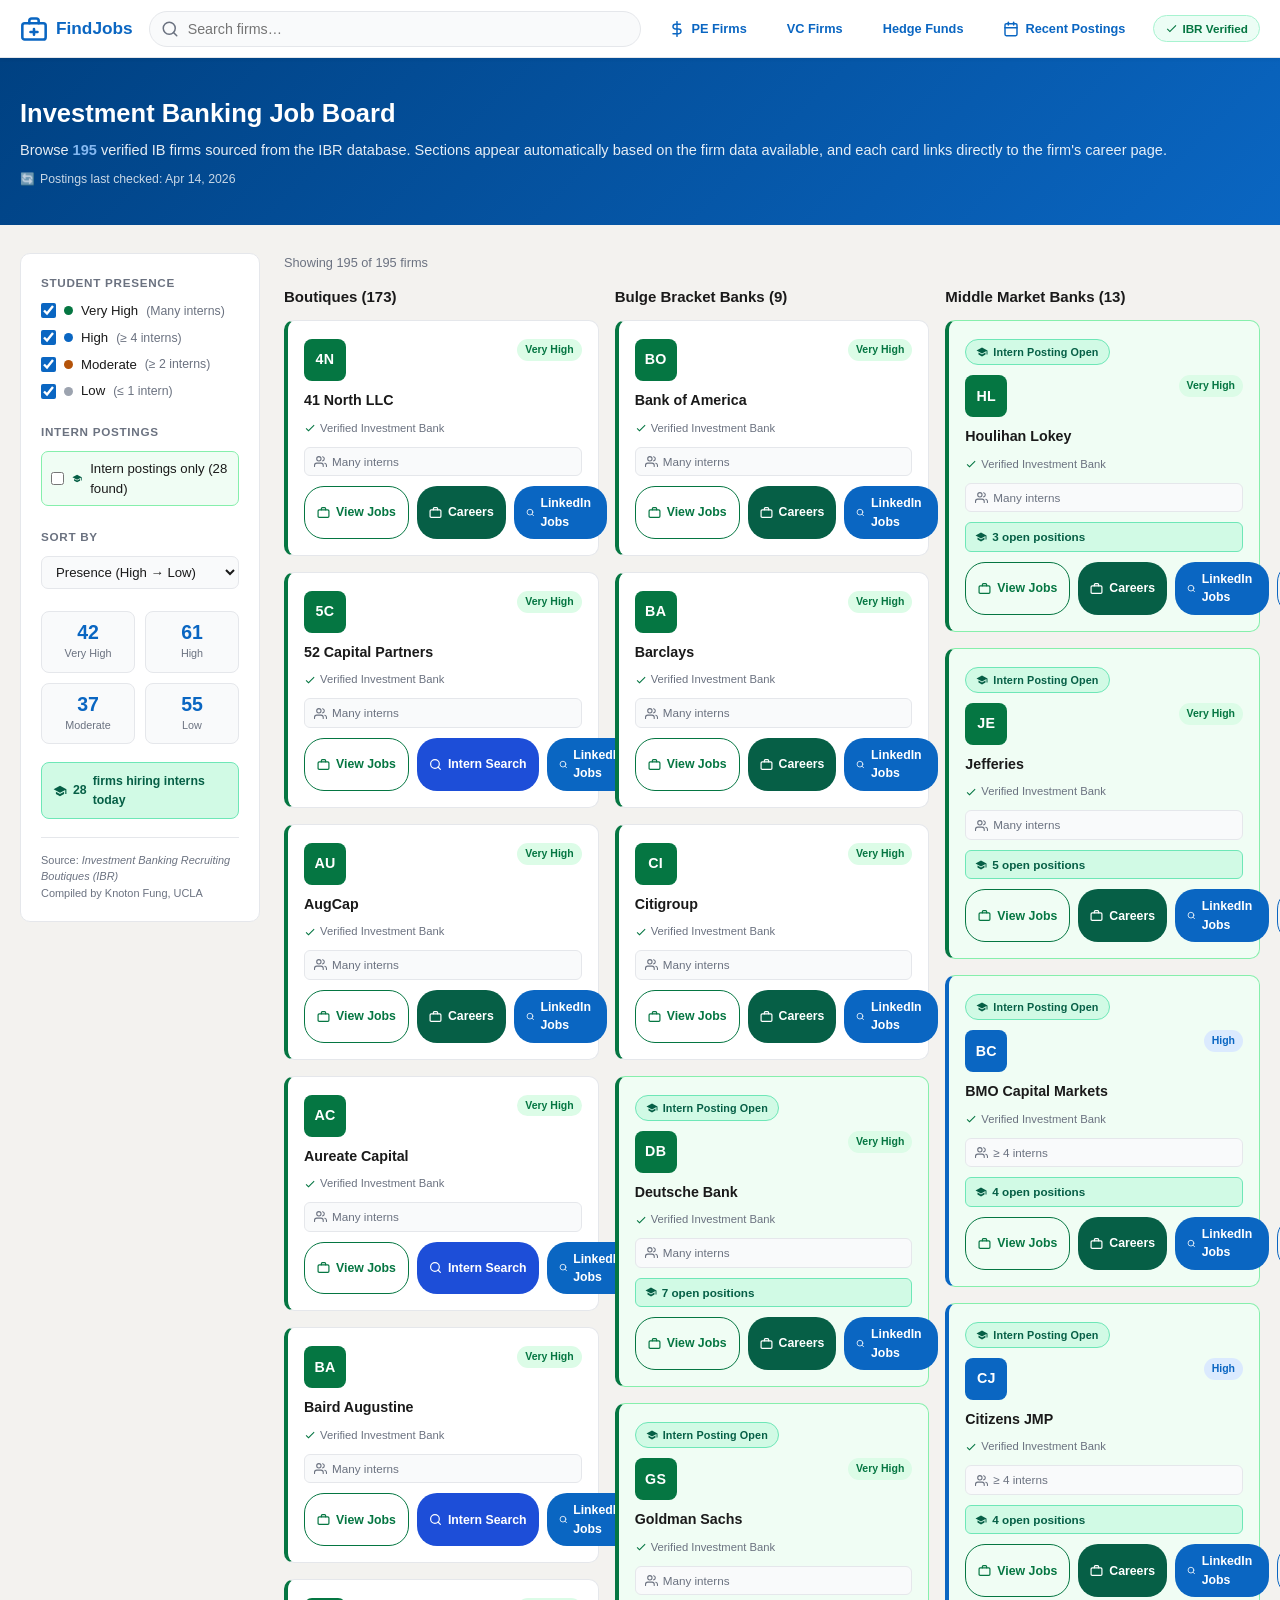
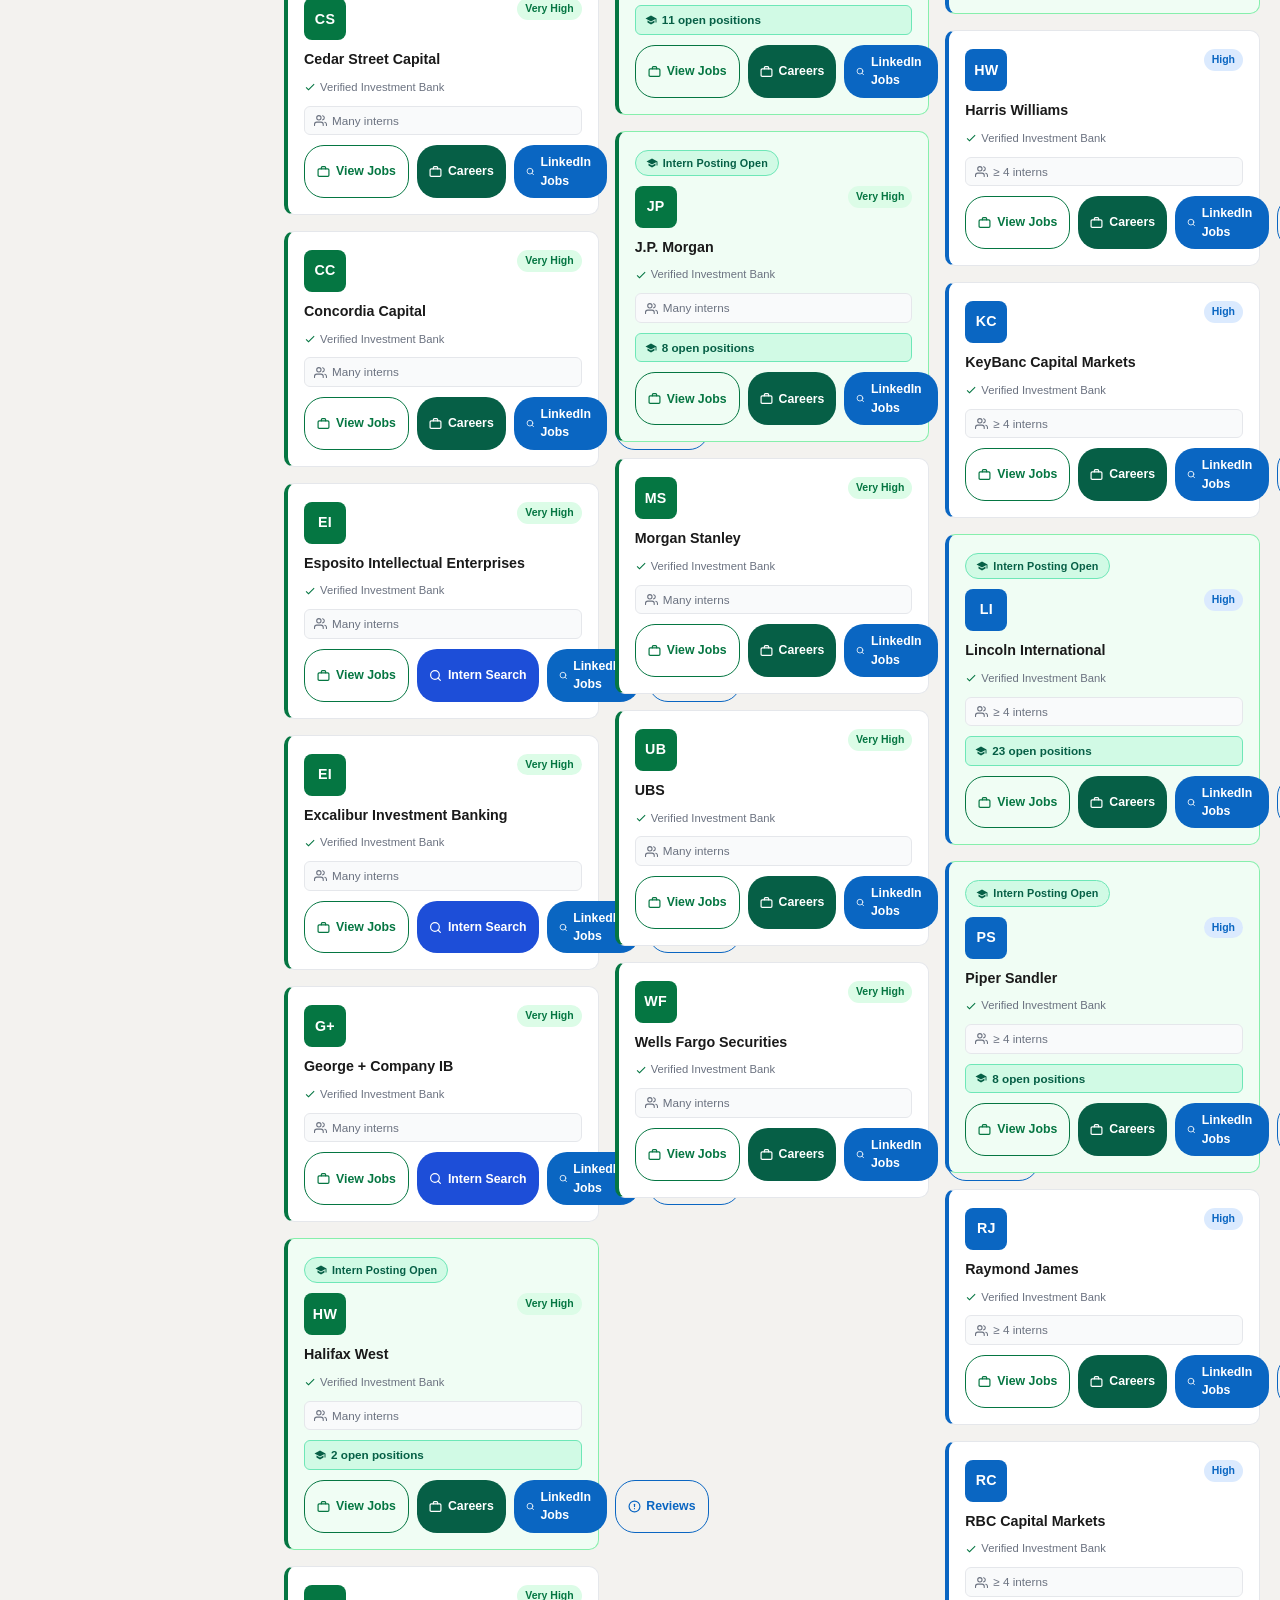
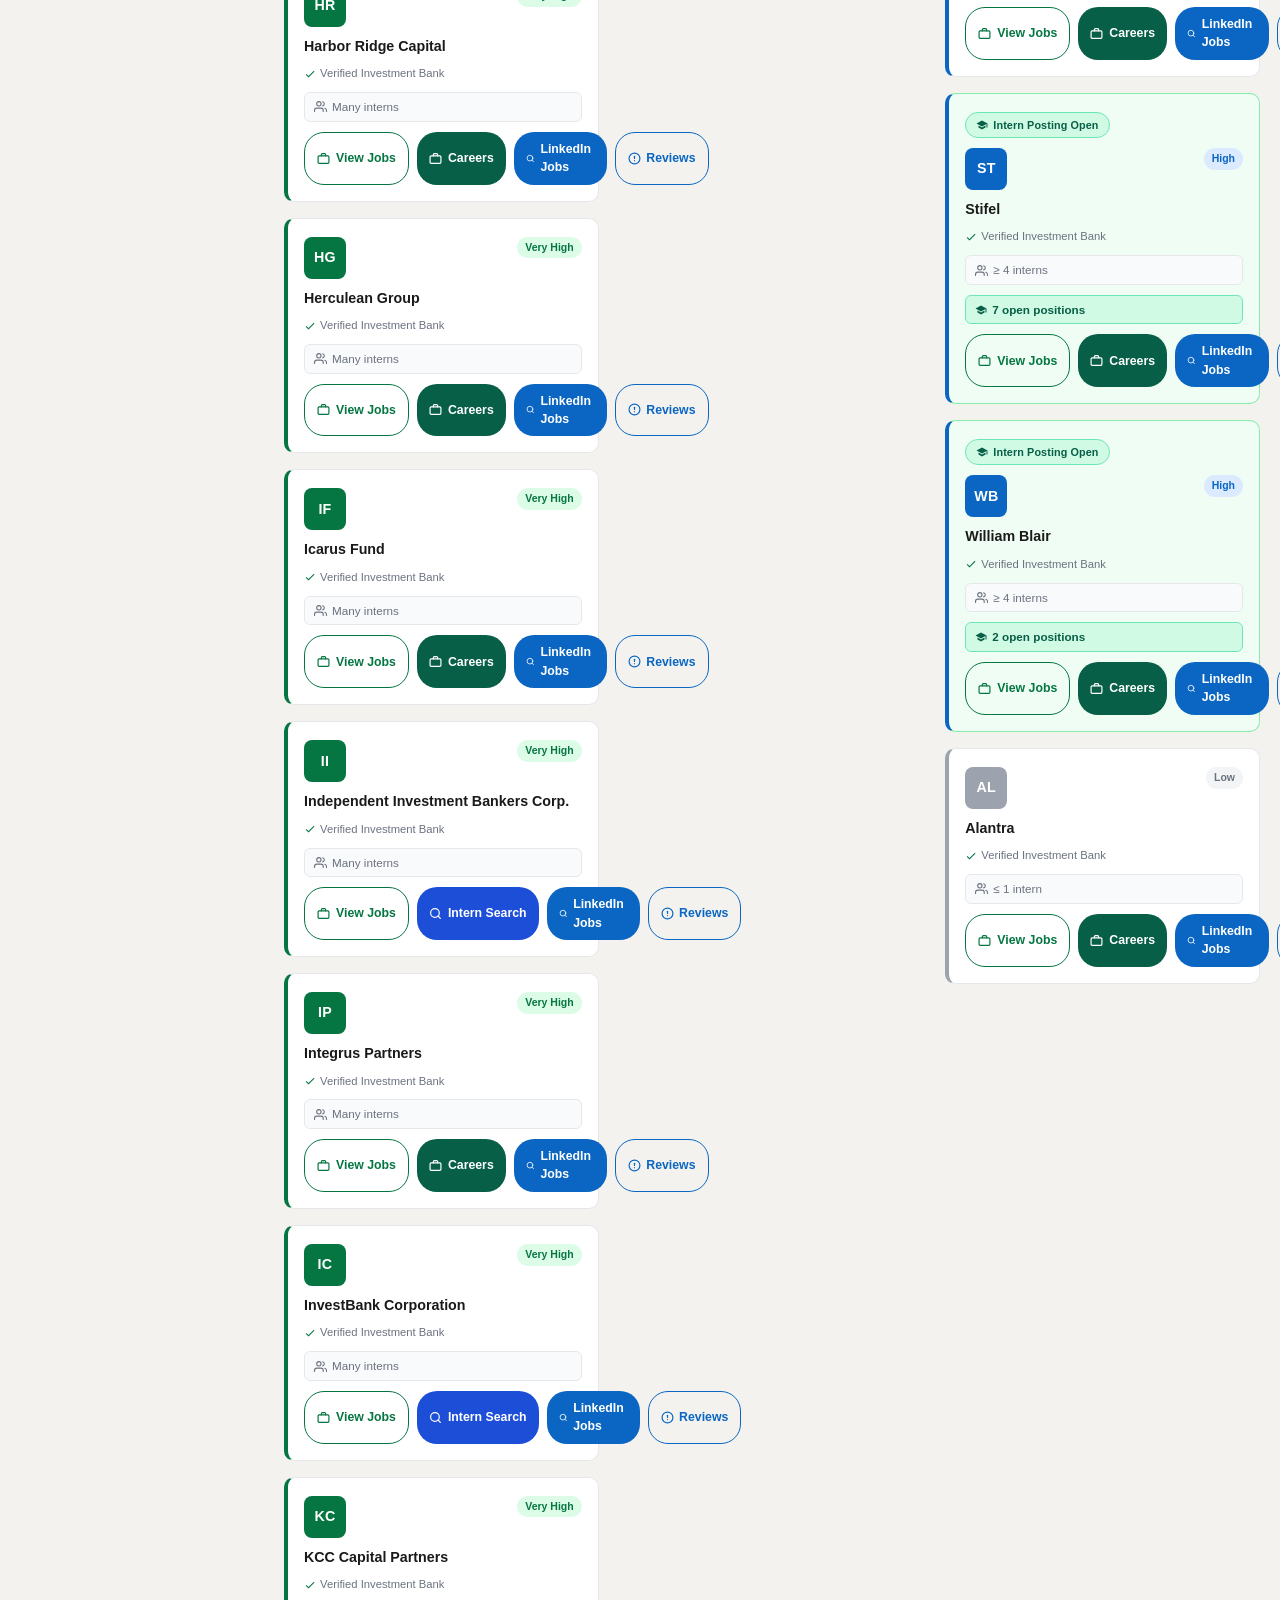
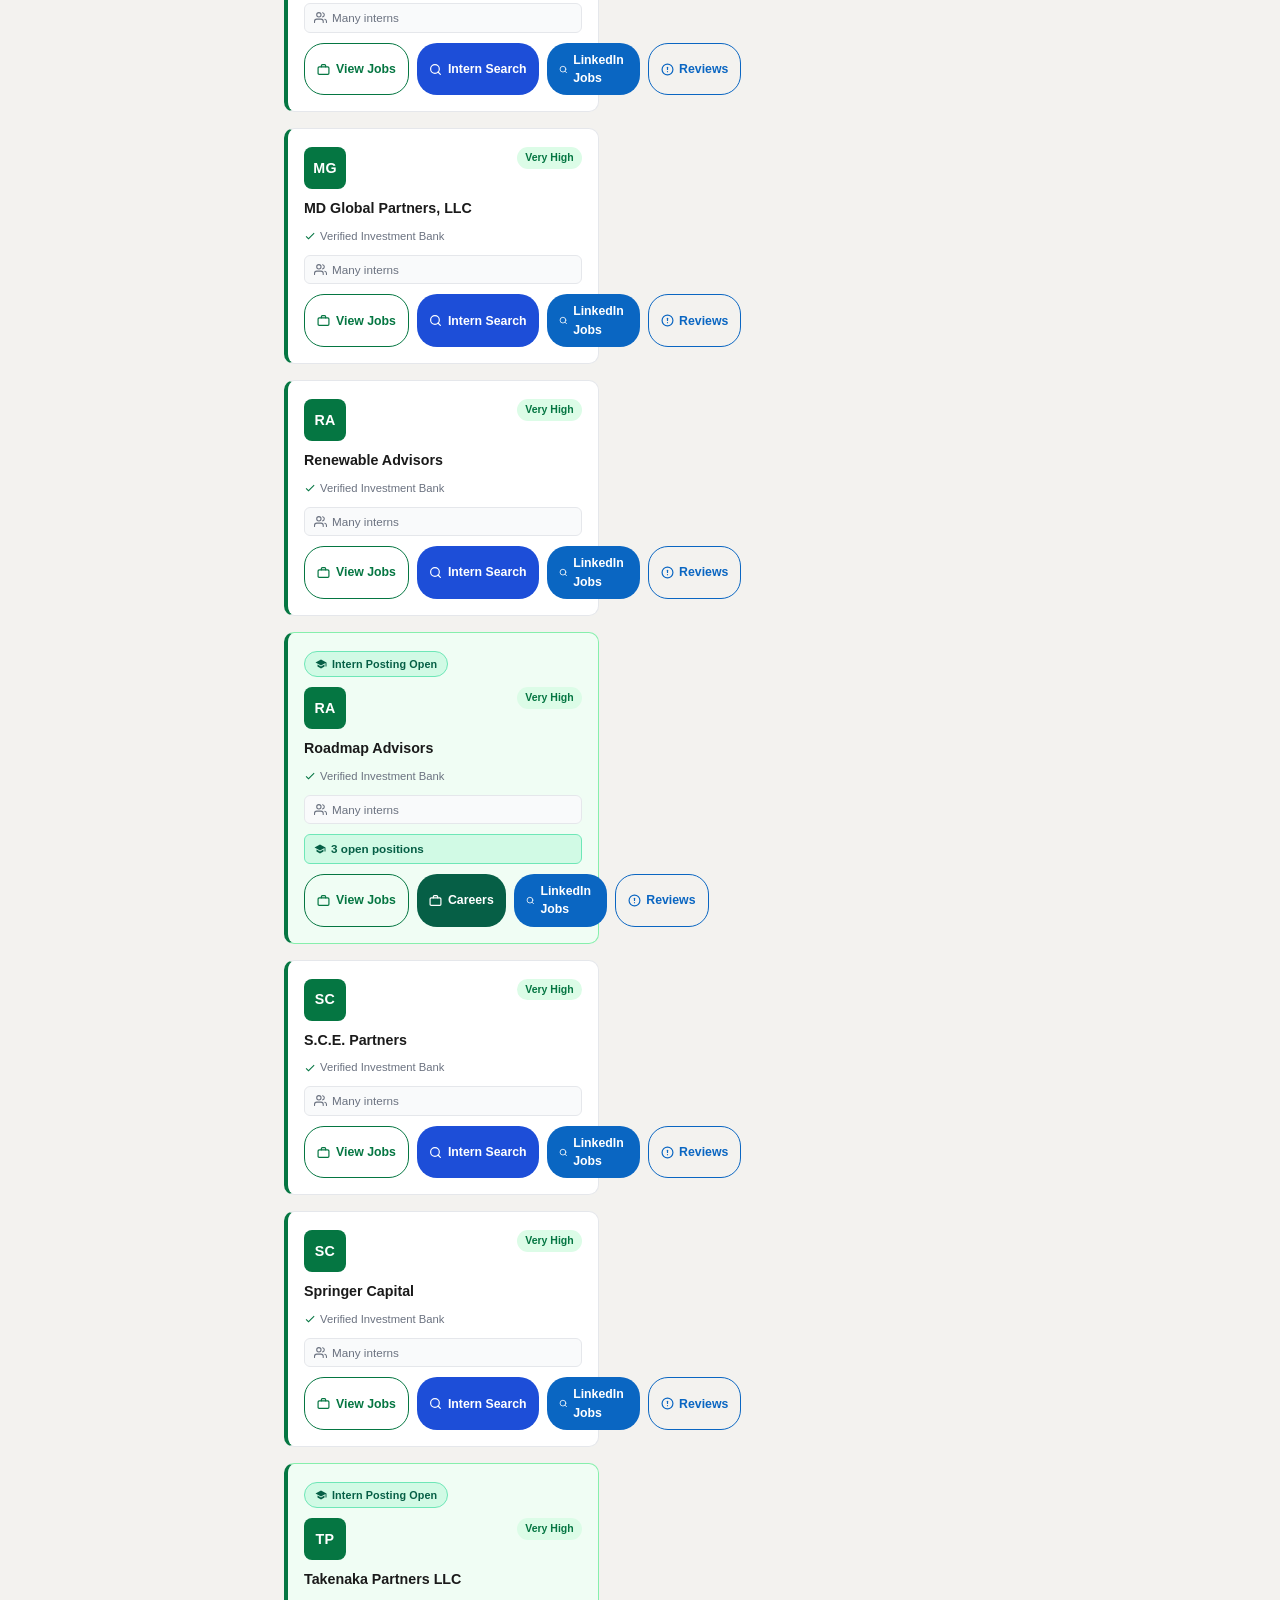
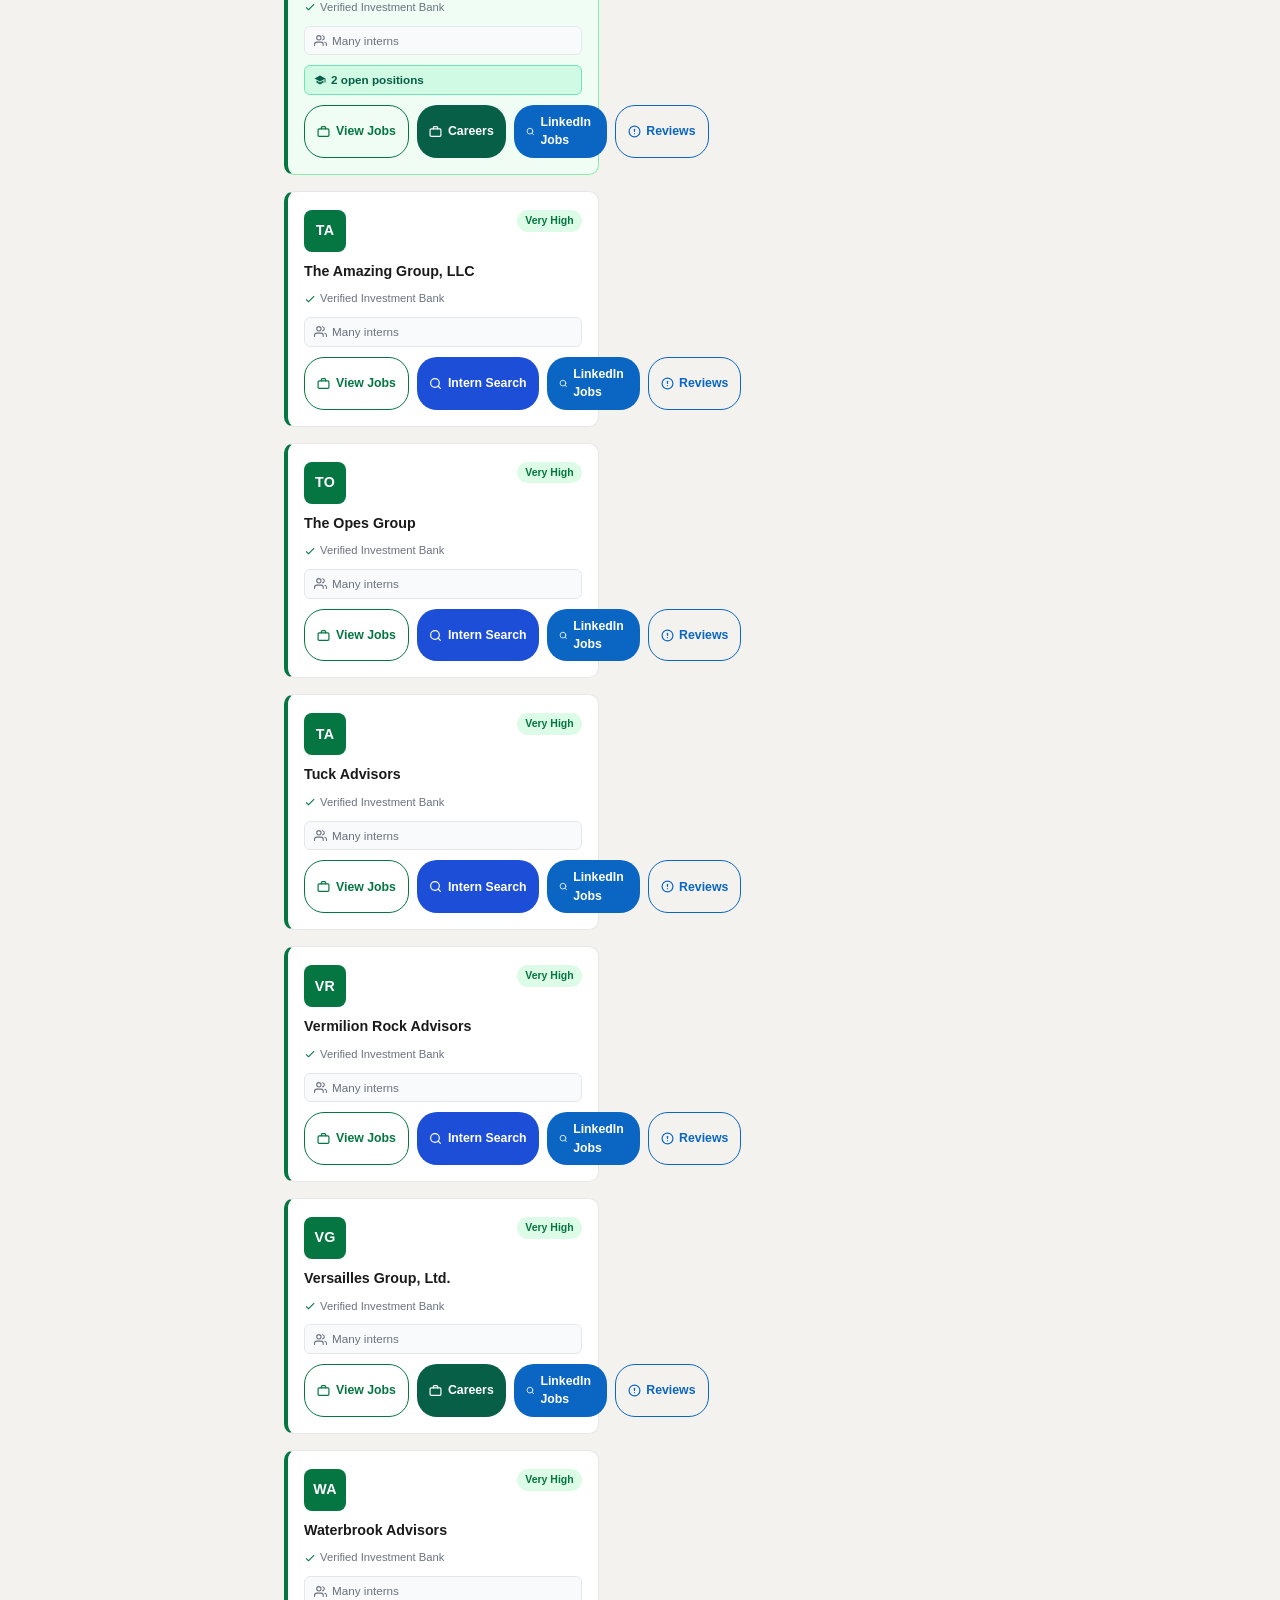
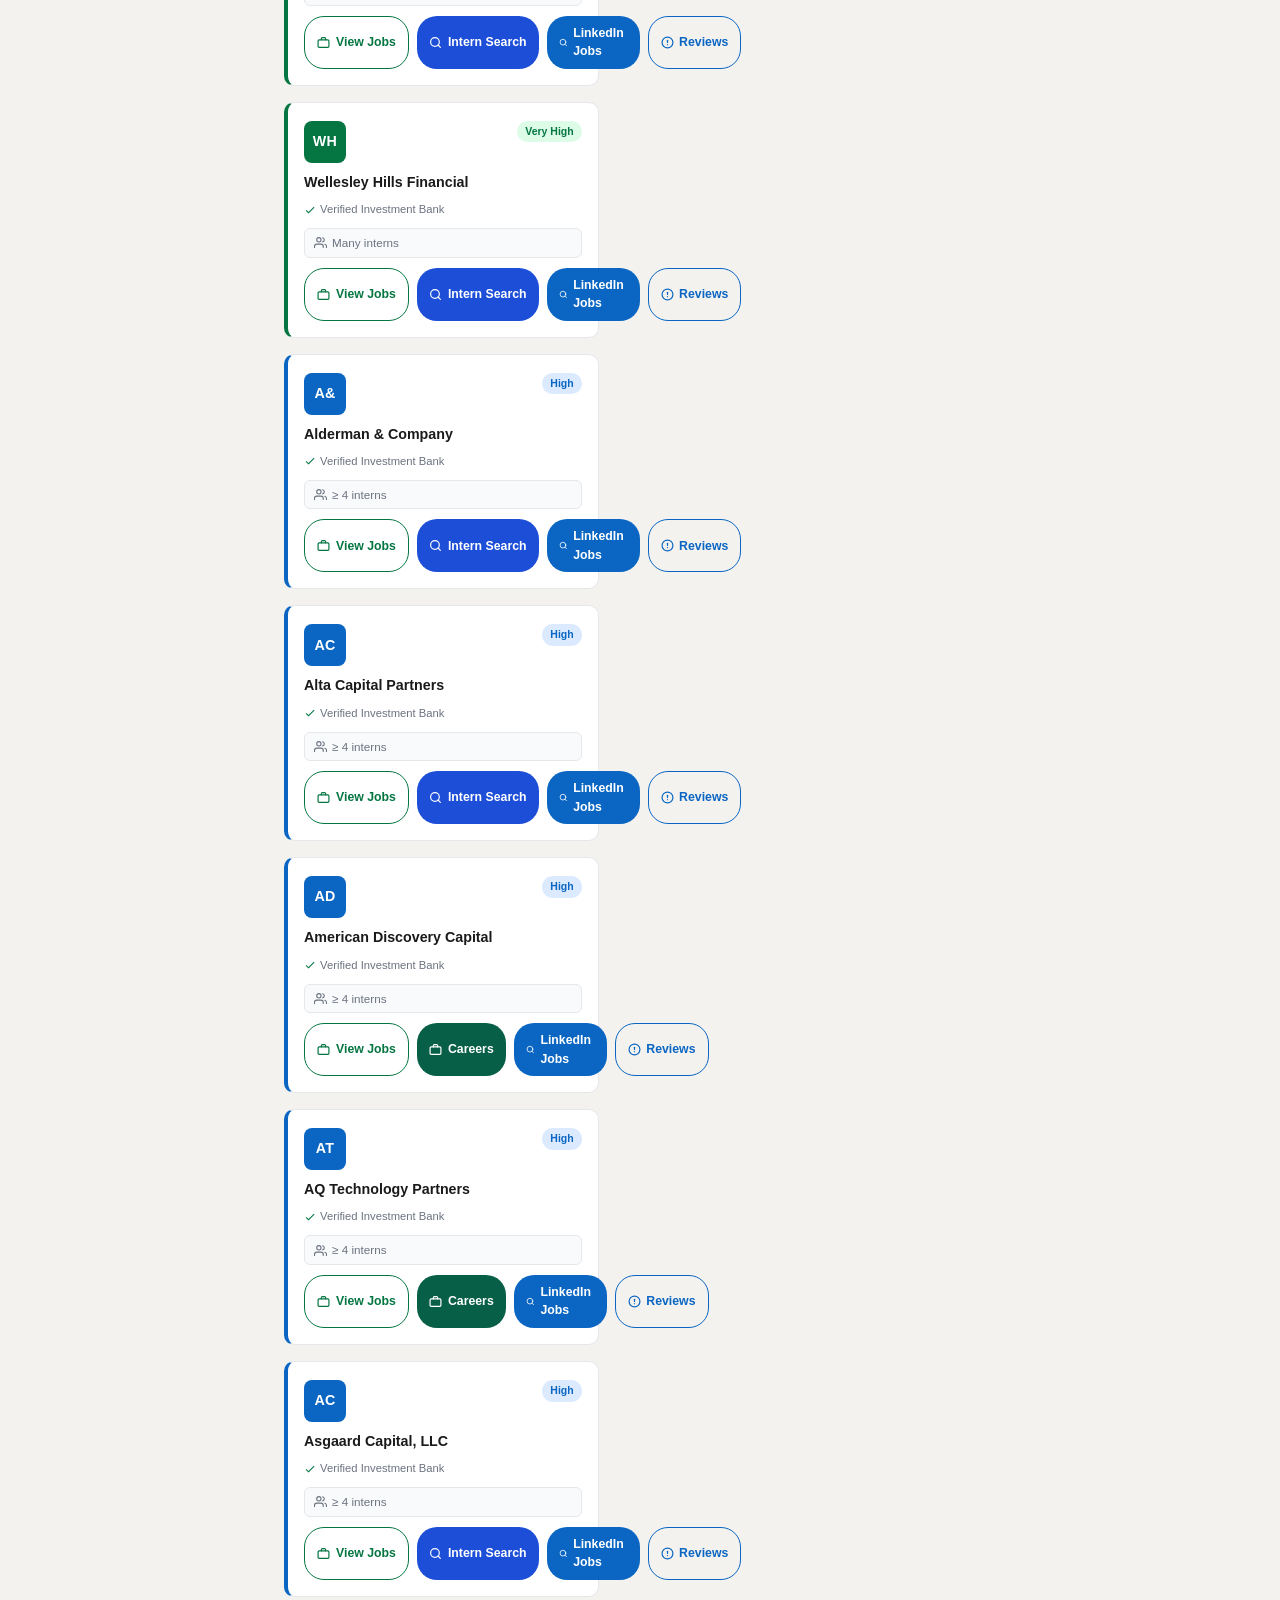
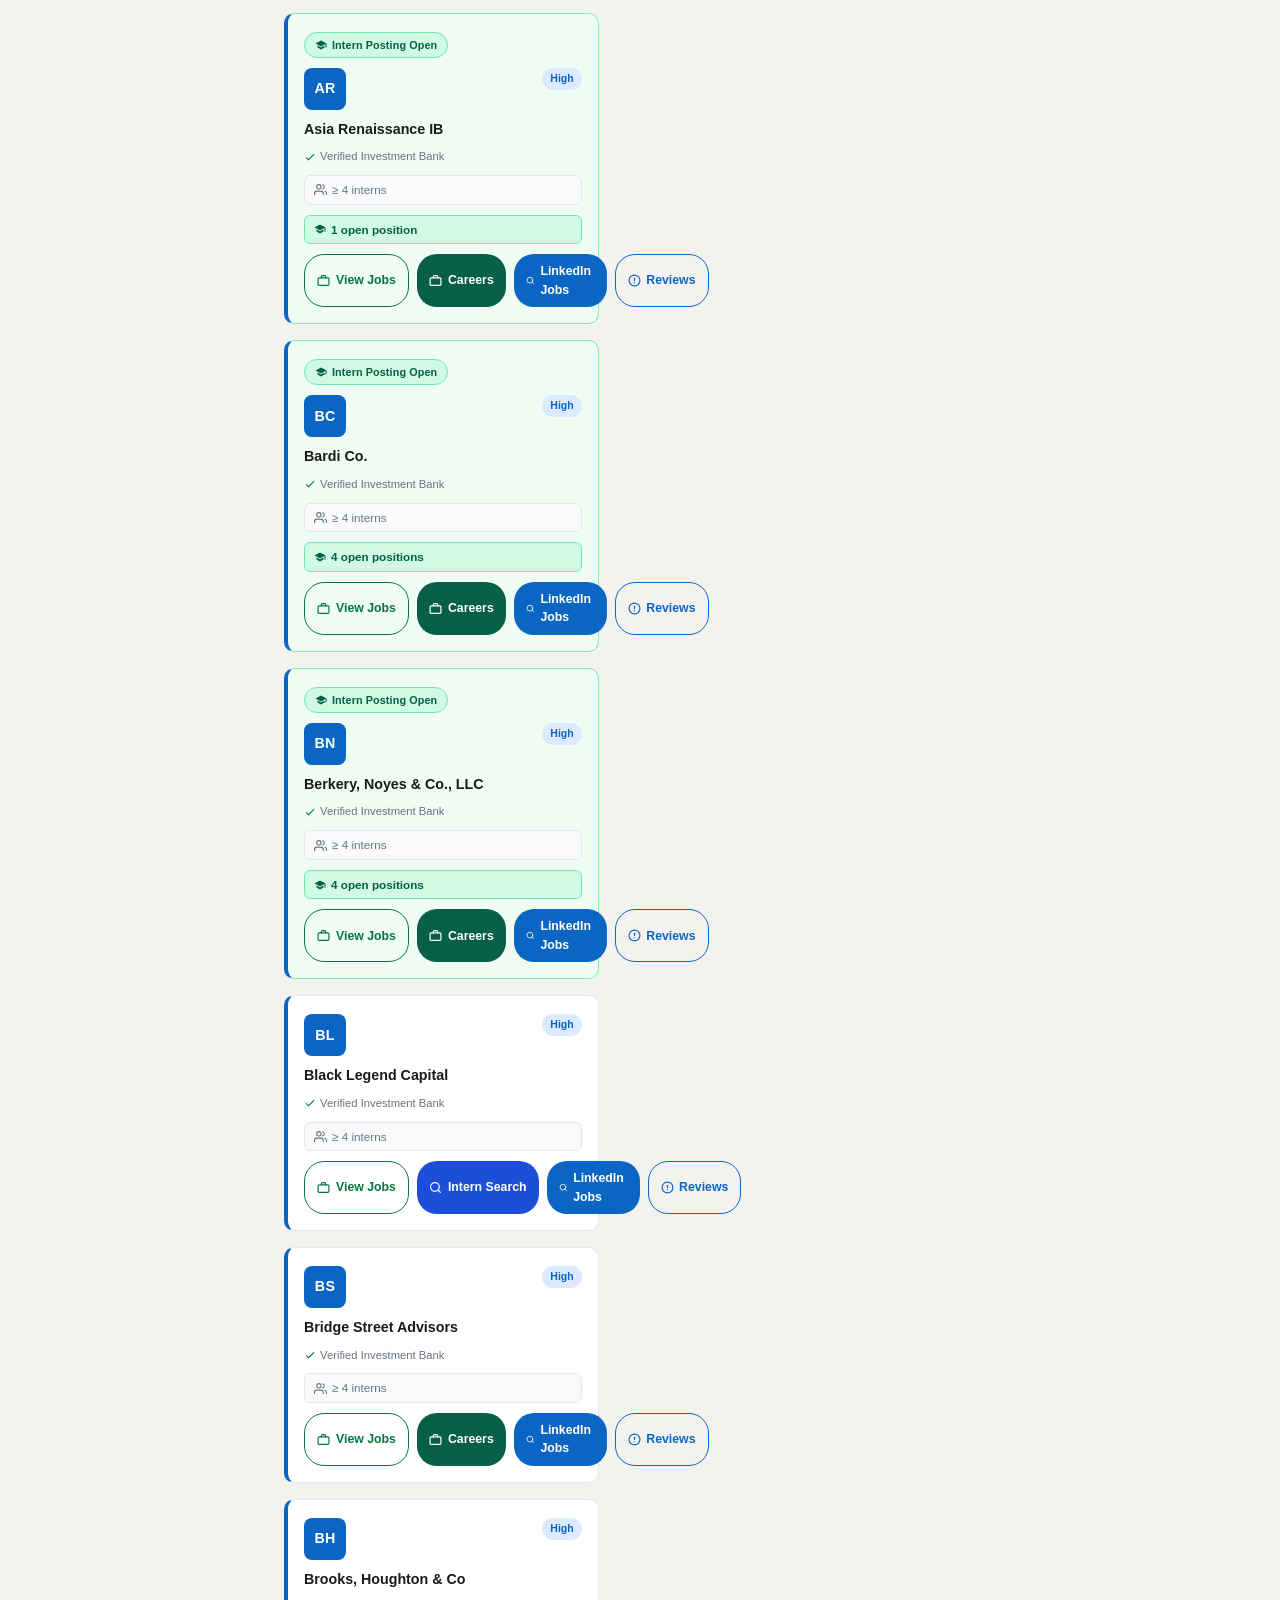
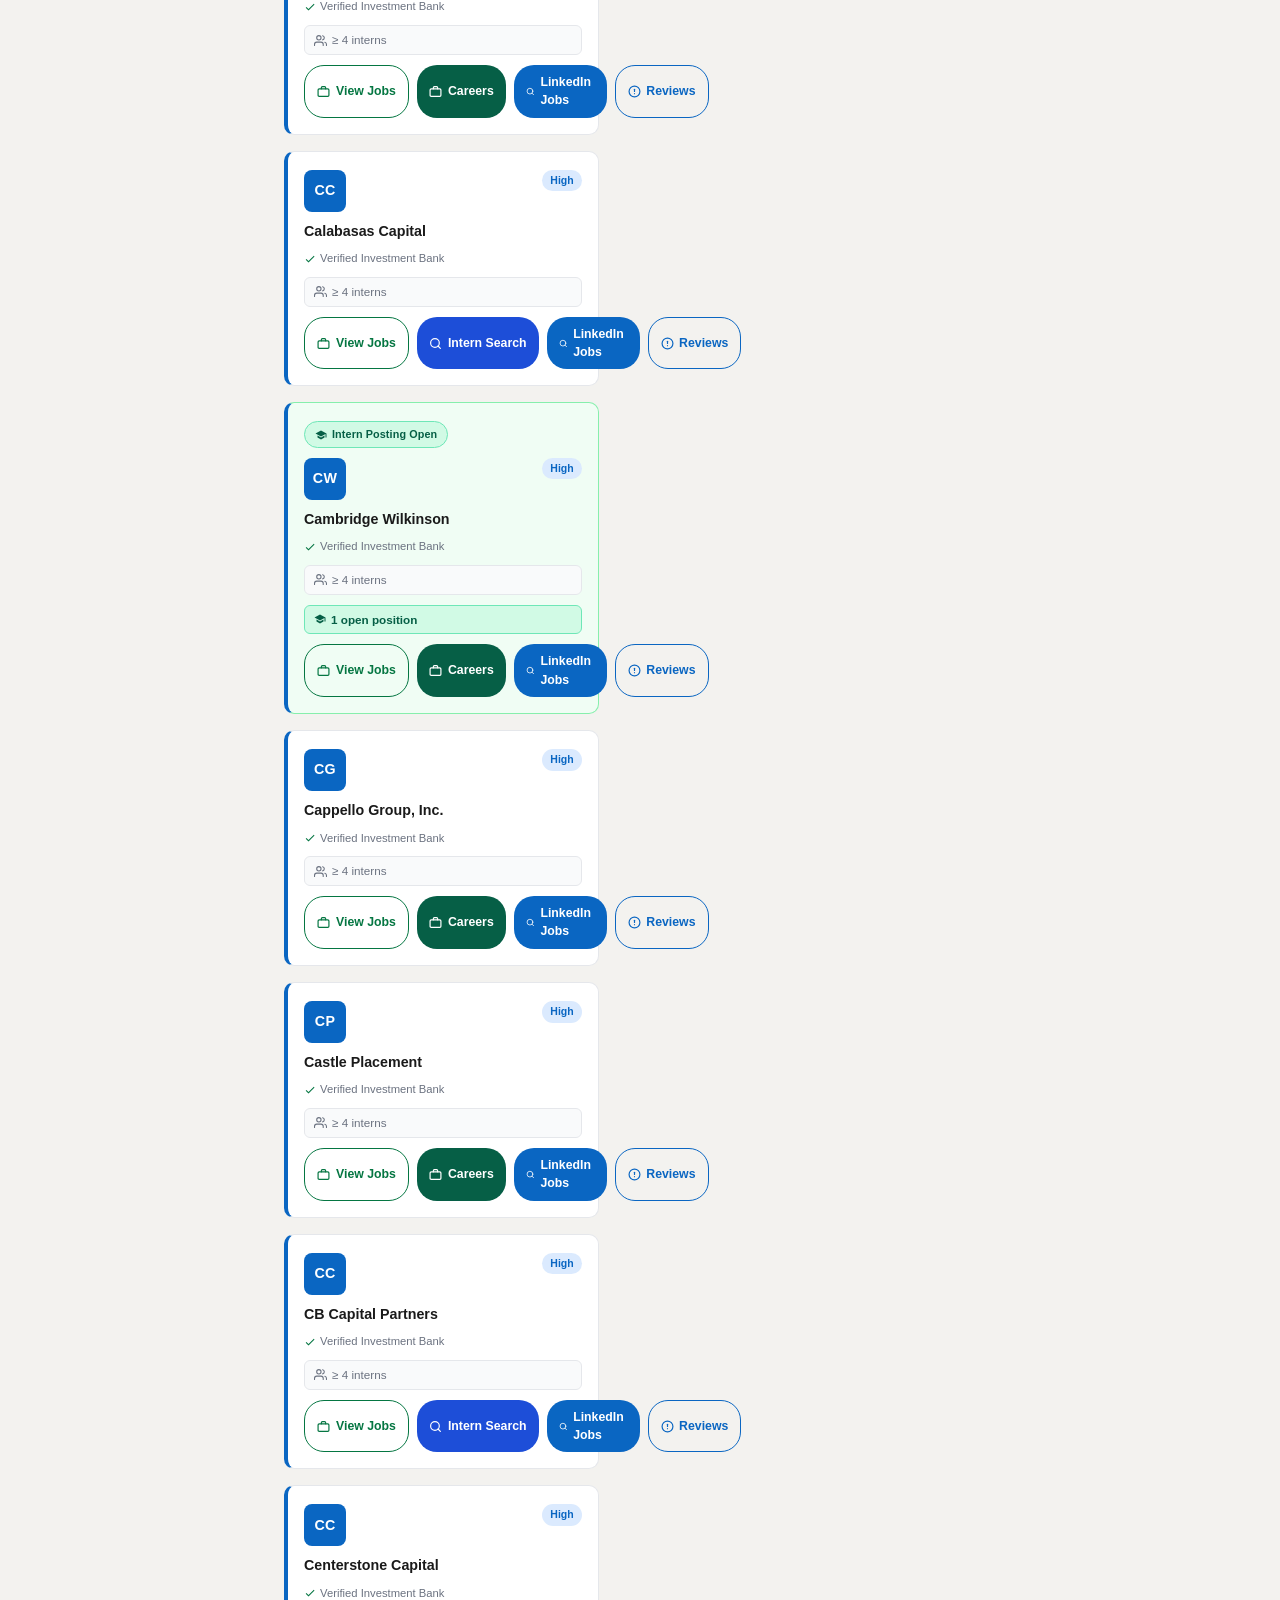
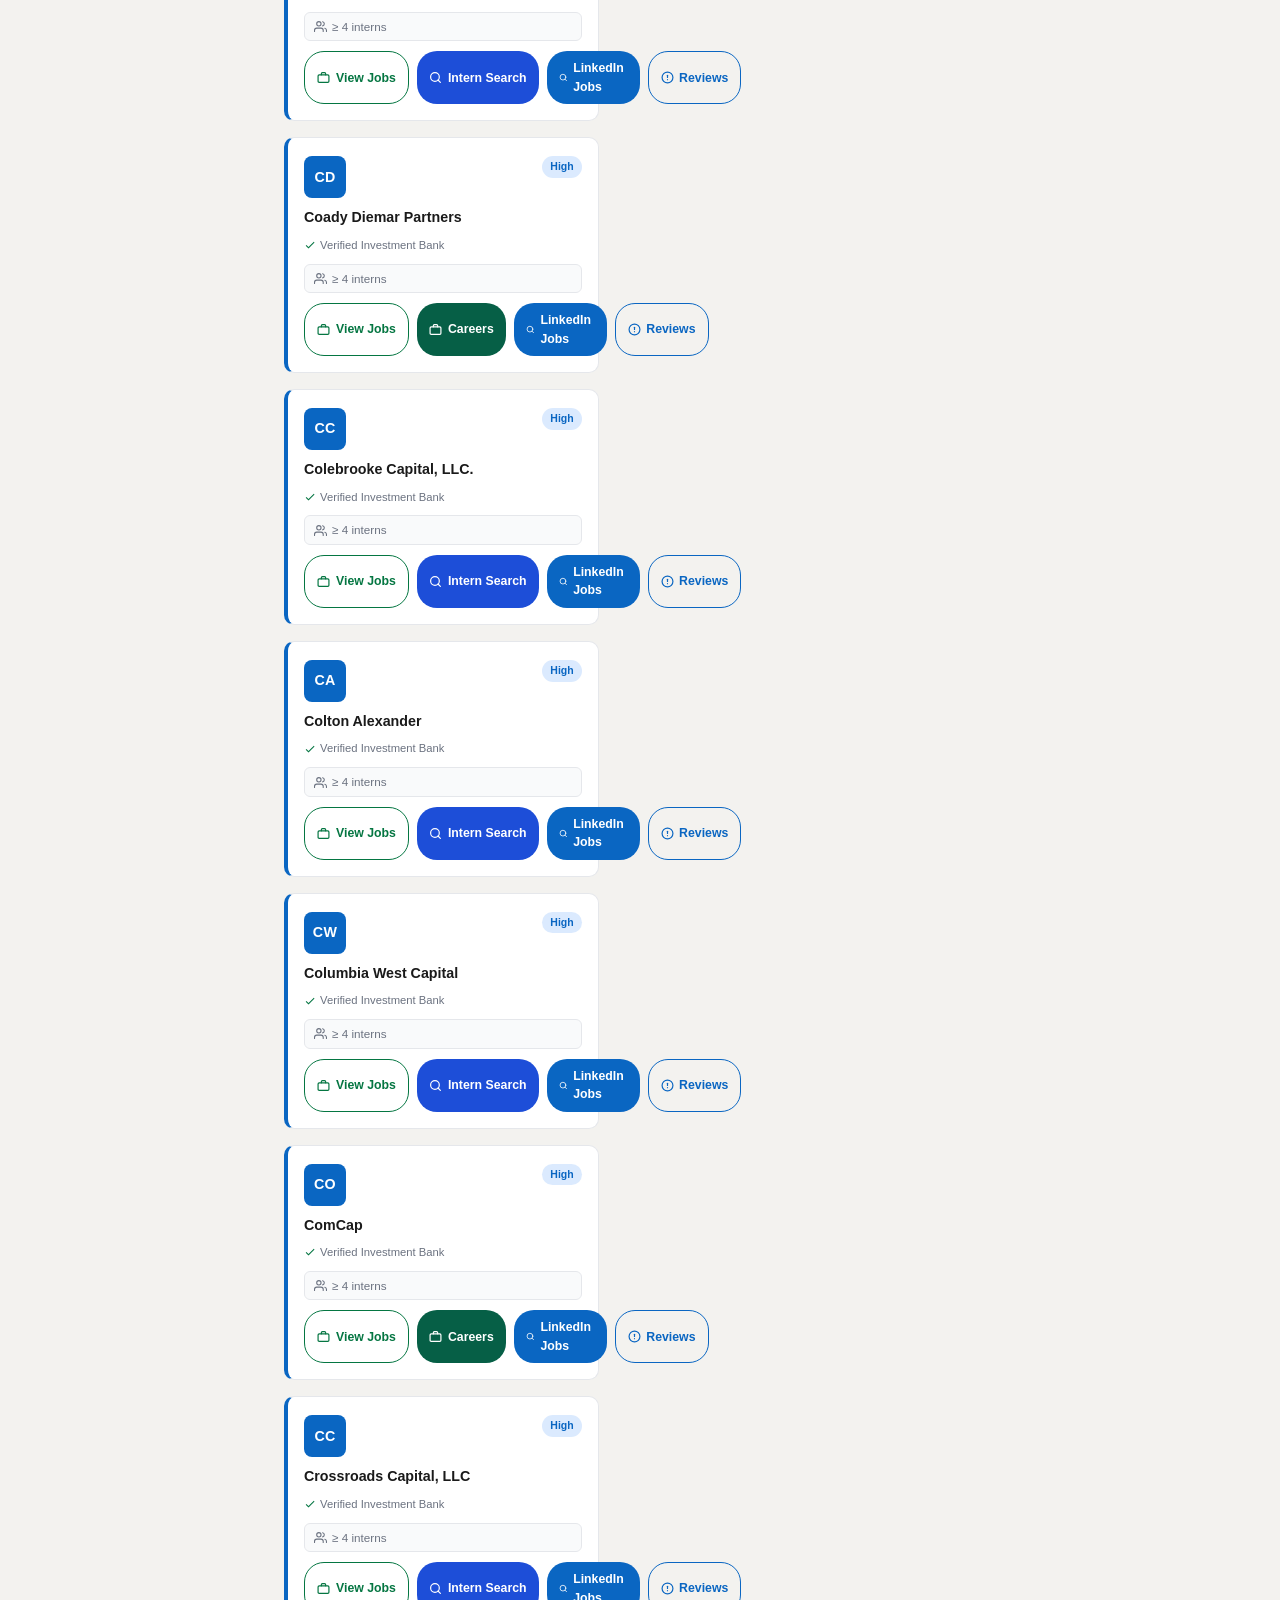
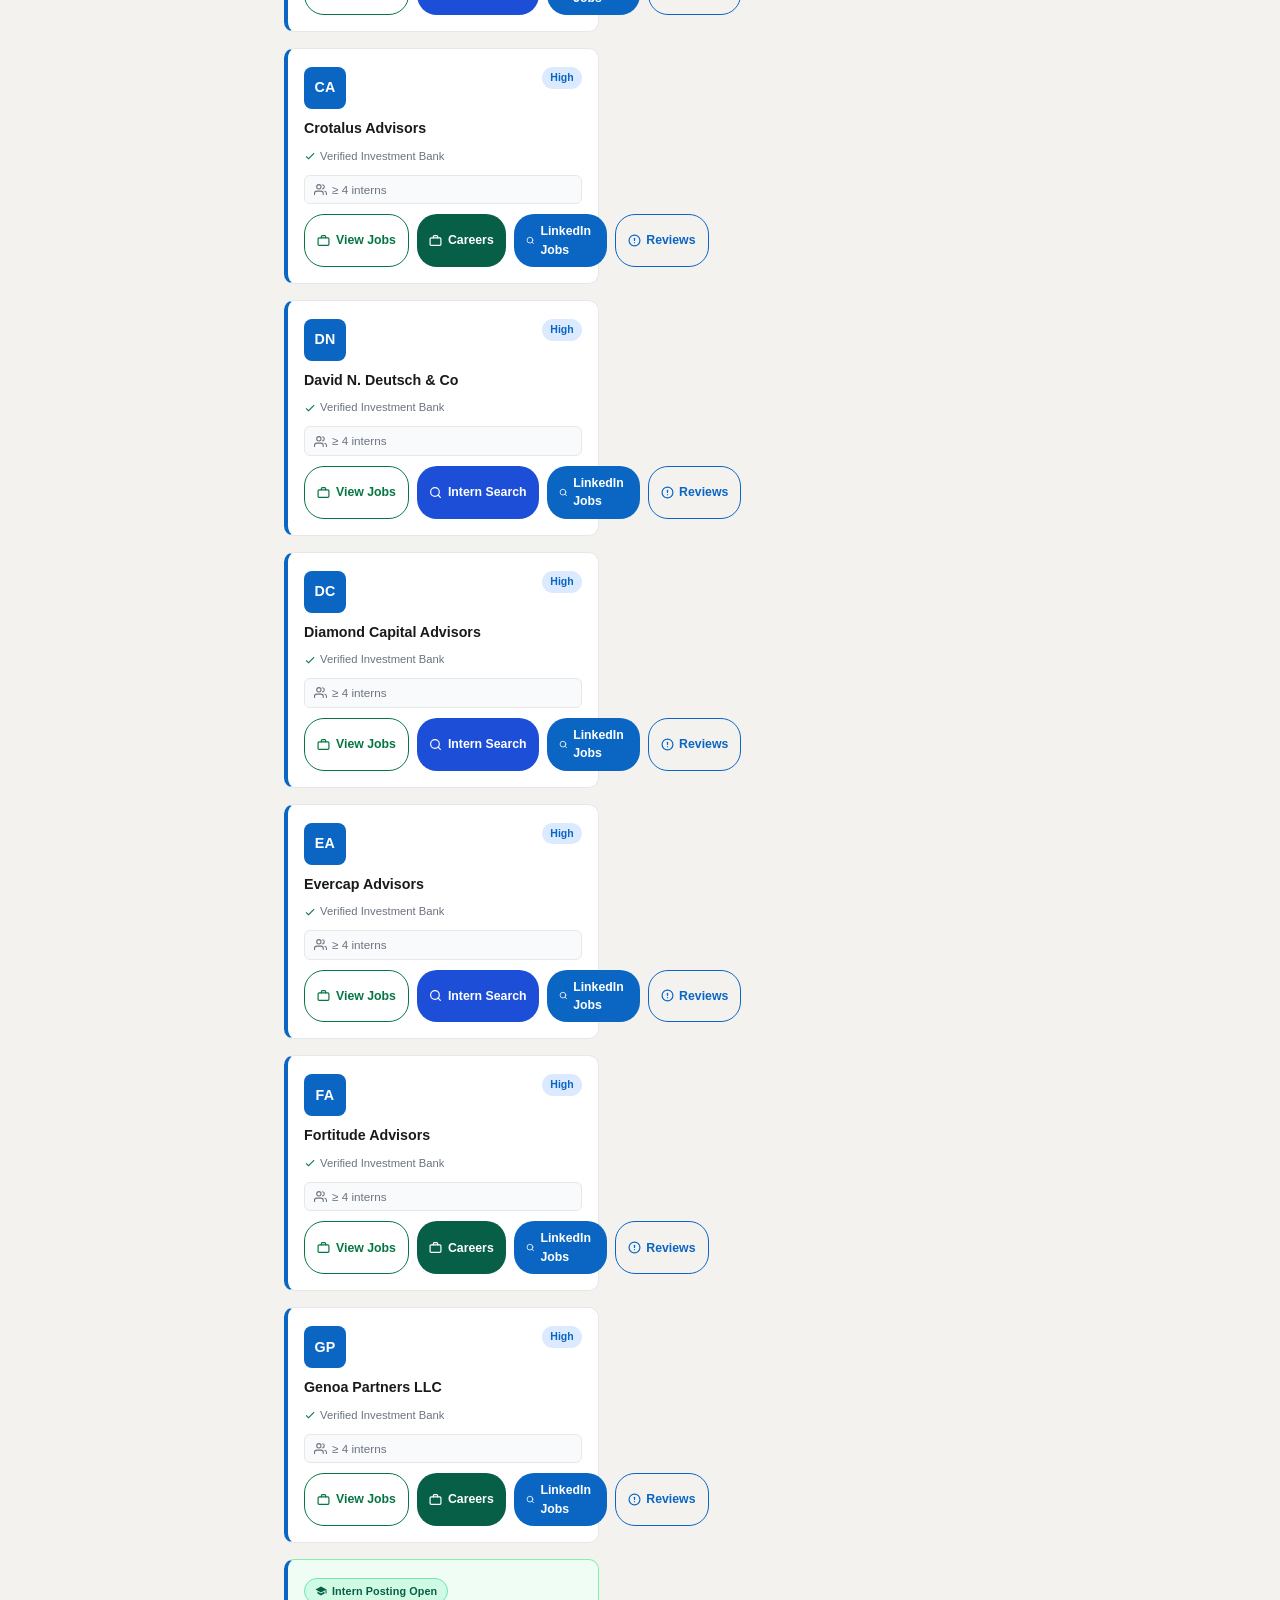
==== commit f1d52fed: "your commit message" ====
--- a/index.html
+++ b/index.html
@@ -29,6 +29,20 @@
         <button id="clearSearch" class="nav__search-clear" aria-label="Clear search" hidden>✕</button>
       </div>
  
+      <a class="nav__link" href="pe.html">
+        <svg width="16" height="16" viewBox="0 0 24 24" fill="none" stroke="currentColor" stroke-width="2.2" stroke-linecap="round" stroke-linejoin="round">
+          <line x1="12" y1="1" x2="12" y2="23"/><path d="M17 5H9.5a3.5 3.5 0 0 0 0 7h5a3.5 3.5 0 0 1 0 7H6"/>
+        </svg>
+        PE Firms
+      </a>
+      
+      <a class="nav__link" href="vc.html">
+        VC Firms
+      </a>
+
+      <a class="nav__link" href="hedge.html">
+        Hedge Funds
+      </a>
       <a class="nav__link" href="recent.html">
         <svg width="16" height="16" viewBox="0 0 24 24" fill="none" stroke="currentColor" stroke-width="2.2" stroke-linecap="round" stroke-linejoin="round">
           <rect x="3" y="4" width="18" height="18" rx="2" ry="2"/>
@@ -137,7 +151,7 @@
  
   <!-- FOOTER -->
   <footer class="footer">
-    <p>FindJobs &mdash; Verified IB Recruiting &bull; Data from IBR &bull; Intern postings refreshed daily</p>
+    <p>FindJobs &mdash; IB &amp; PE Recruiting &bull; Data from IBR &bull; Intern postings refreshed daily</p>
   </footer>
  
   <script src="script.js"></script>
--- a/style.css
+++ b/style.css
@@ -19,6 +19,12 @@
   --h-color:    #0a66c2;
   --m-color:    #b45309;
   --l-color:    #9ca3af;
+ 
+  /* PE tier colors */
+  --pe-mega:    #7c3aed;
+  --pe-large:   #2563eb;
+  --pe-uppermid:#0891b2;
+  --pe-mid:     #64748b;
 }
  
 html { font-size: 15px; }
@@ -328,6 +334,12 @@
 .presence-h  { background: #dbeafe; color: var(--h-color); }
 .presence-m  { background: #fef3c7; color: var(--m-color); }
 .presence-l  { background: #f3f4f6; color: #6b7280; }
+ 
+/* PE tier pills */
+.tier-mega     { background: #ede9fe; color: var(--pe-mega); }
+.tier-large    { background: #dbeafe; color: var(--pe-large); }
+.tier-uppermid { background: #cffafe; color: var(--pe-uppermid); }
+.tier-mid      { background: #f1f5f9; color: var(--pe-mid); }
  
 .card__name {
   font-size: .95rem;
@@ -886,6 +898,52 @@
   border-radius: 10px;
 }
  
+/* ── Sidebar search input ──────────────────────────────────── */
+.sidebar__search {
+  position: relative;
+  display: flex;
+  align-items: center;
+}
+.sidebar__search-icon {
+  position: absolute;
+  left: 10px;
+  color: var(--text-muted);
+  pointer-events: none;
+}
+.sidebar__search-input {
+  width: 100%;
+  padding: 8px 10px 8px 32px;
+  border: 1.5px solid var(--border);
+  border-radius: 7px;
+  font-size: .88rem;
+  background: #f9fafb;
+  color: var(--text);
+  outline: none;
+  transition: border-color .15s, background .15s;
+}
+.sidebar__search-input:focus {
+  border-color: var(--blue);
+  background: #fff;
+}
+.sidebar__search-input::placeholder {
+  color: var(--text-muted);
+}
+ 
+/* ── Job card location badge ──────────────────────────────── */
+.job-card__location {
+  display: inline-flex;
+  align-items: center;
+  gap: 4px;
+  font-size: .75rem;
+  font-weight: 500;
+  color: var(--text-muted);
+  margin-left: 6px;
+}
+.job-card__location svg {
+  flex-shrink: 0;
+  opacity: .7;
+}
+ 
 /* Firm link inside job card on recent page */
 .recent-firm-link {
   color: var(--blue);
@@ -933,4 +991,75 @@
     gap: 6px;
   }
   .recent-date-count { margin-left: 0; }
+}
+ 
+/* ── Private Equity Styles ─────────────────────────────────── */
+ 
+/* PE Hero */
+.hero--pe {
+  background: linear-gradient(135deg, #4c1d95 0%, #7c3aed 100%);
+}
+ 
+/* PE verified badge variant */
+.verified-badge--pe {
+  background: #ede9fe;
+  color: var(--pe-mega);
+  border-color: #c4b5fd;
+}
+ 
+/* PE tier dot colors */
+.dot--mega     { background: var(--pe-mega); }
+.dot--large    { background: var(--pe-large); }
+.dot--uppermid { background: var(--pe-uppermid); }
+.dot--midmarket { background: var(--pe-mid); }
+ 
+/* PE card tier border colors */
+.card--pe[data-tier="Mega Fund"]        { border-left-color: var(--pe-mega); }
+.card--pe[data-tier="Large Fund"]       { border-left-color: var(--pe-large); }
+.card--pe[data-tier="Upper Mid-Market"] { border-left-color: var(--pe-uppermid); }
+.card--pe[data-tier="Mid-Market"]       { border-left-color: var(--pe-mid); }
+ 
+/* PE card initials */
+.card--pe[data-tier="Mega Fund"]        .card__initials--pe { background: var(--pe-mega); }
+.card--pe[data-tier="Large Fund"]       .card__initials--pe { background: var(--pe-large); }
+.card--pe[data-tier="Upper Mid-Market"] .card__initials--pe { background: var(--pe-uppermid); }
+.card--pe[data-tier="Mid-Market"]       .card__initials--pe { background: var(--pe-mid); }
+ 
+/* PE type line */
+.card__type--pe svg { color: var(--pe-mega); }
+ 
+/* PE View Jobs button */
+.card__view-jobs--pe {
+  color: var(--pe-mega);
+  border-color: var(--pe-mega);
+}
+.card__view-jobs--pe:hover {
+  background: #ede9fe;
+}
+ 
+/* PE company hero initials */
+.company-hero__initials--pe {
+  background: var(--pe-mega);
+  border-color: #a78bfa;
+}
+ 
+/* PE type badge on recent page */
+.firm-type-badge {
+  display: inline-flex;
+  align-items: center;
+  gap: 3px;
+  font-size: .65rem;
+  font-weight: 700;
+  padding: 2px 7px;
+  border-radius: 10px;
+  white-space: nowrap;
+  margin-left: 6px;
+}
+.firm-type-badge--ib {
+  background: #dbeafe;
+  color: var(--blue);
+}
+.firm-type-badge--pe {
+  background: #ede9fe;
+  color: var(--pe-mega);
 }
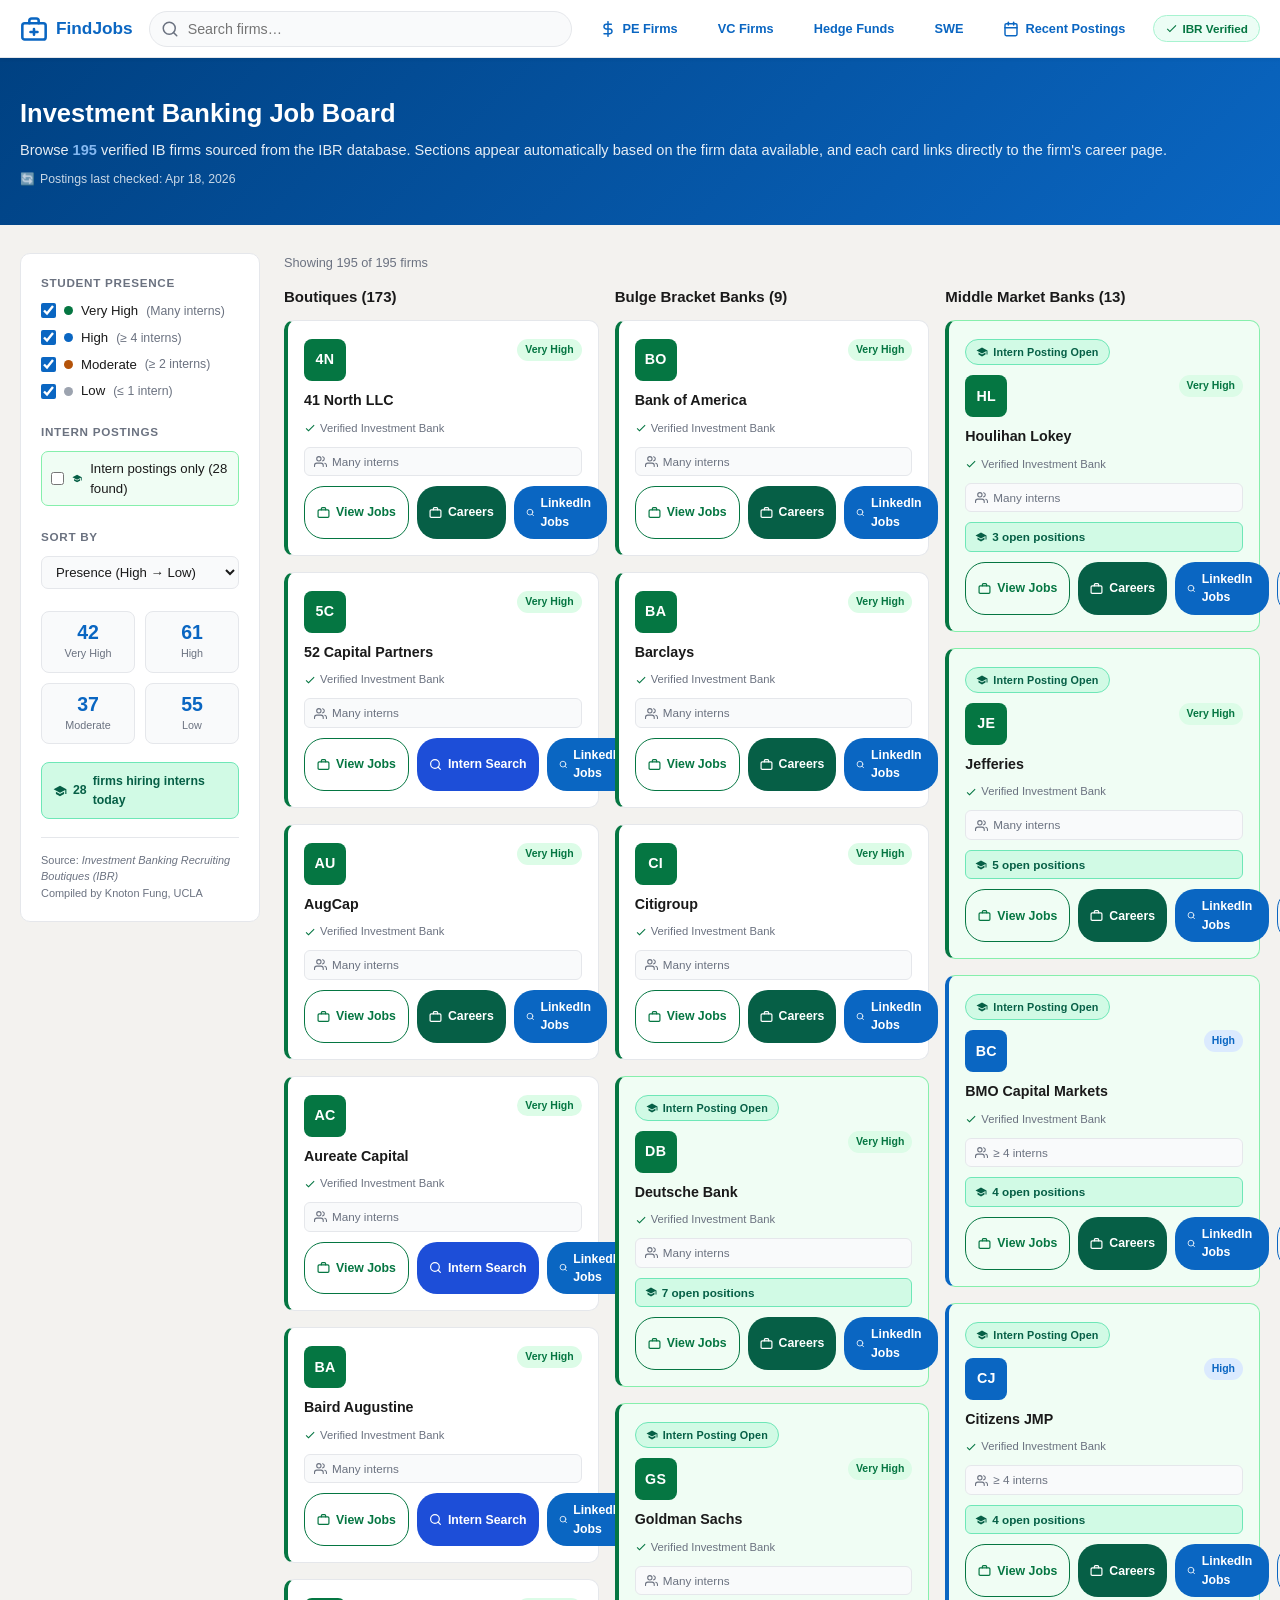
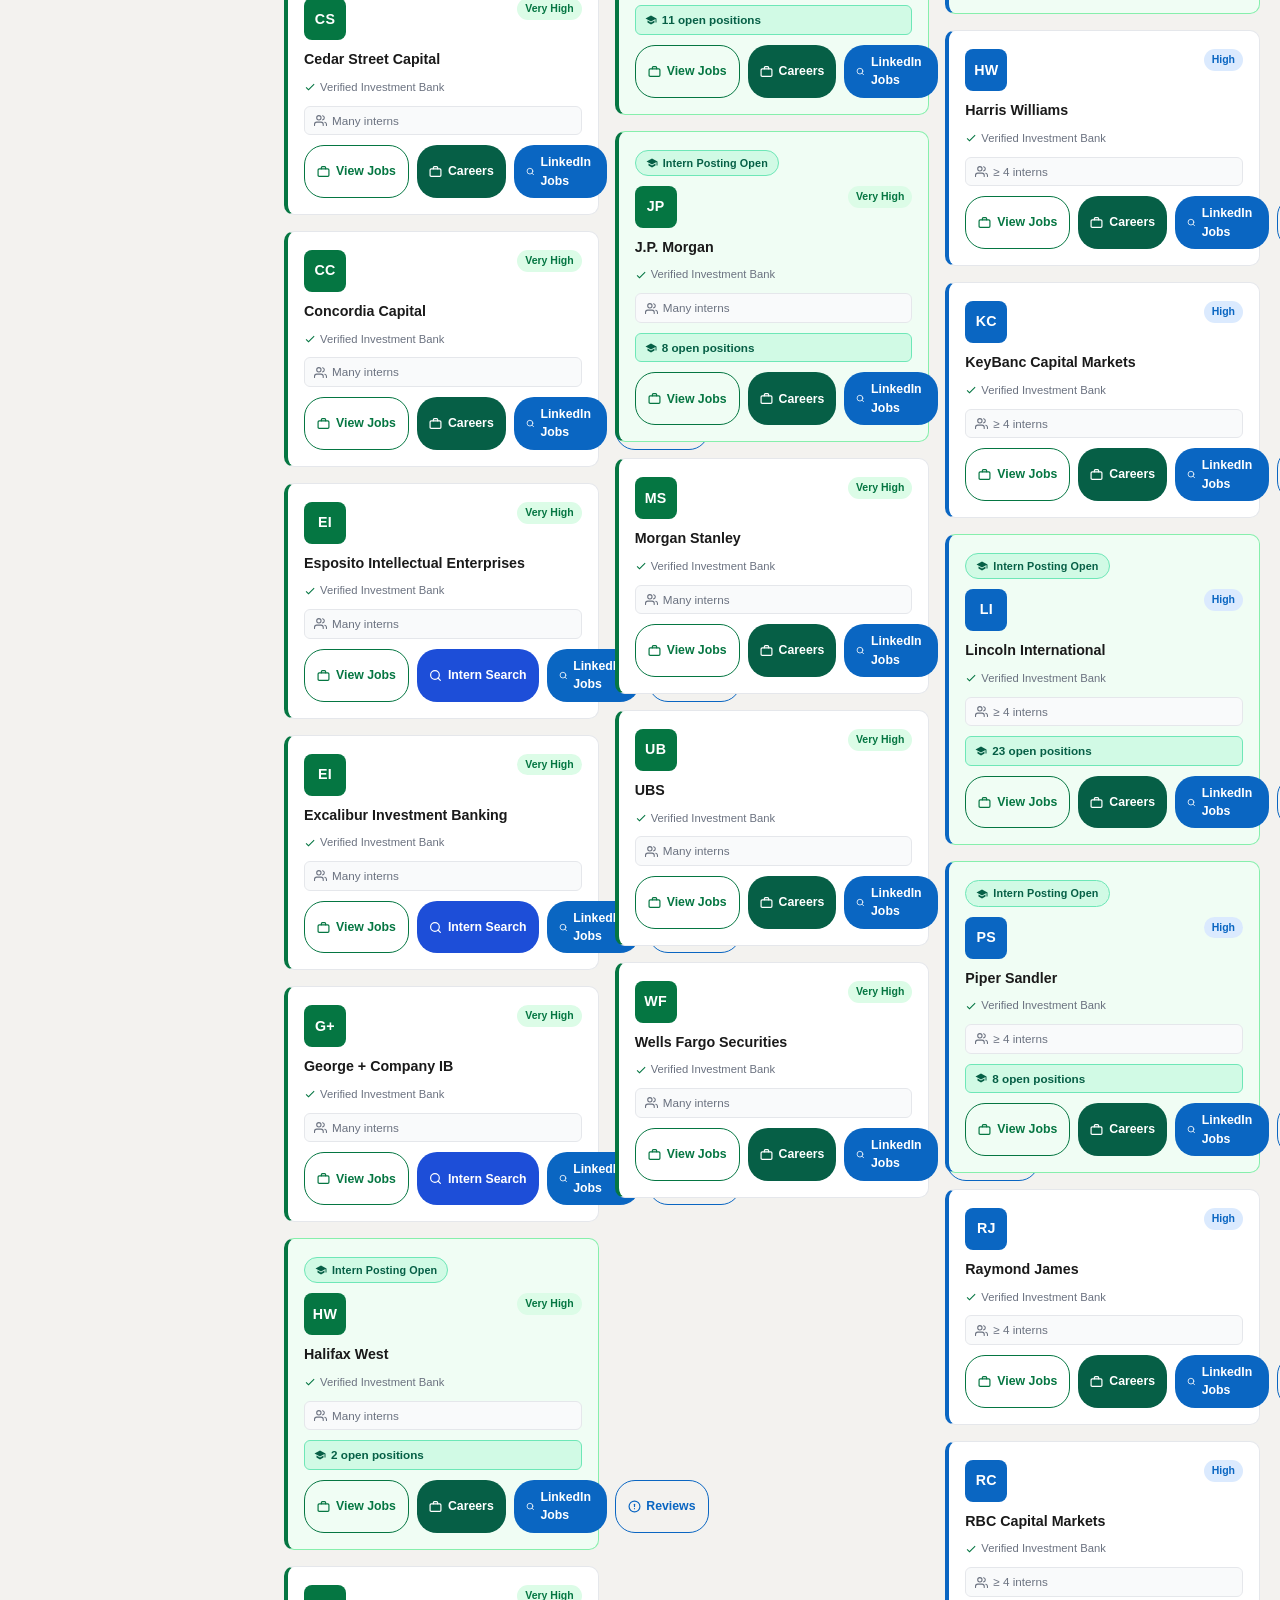
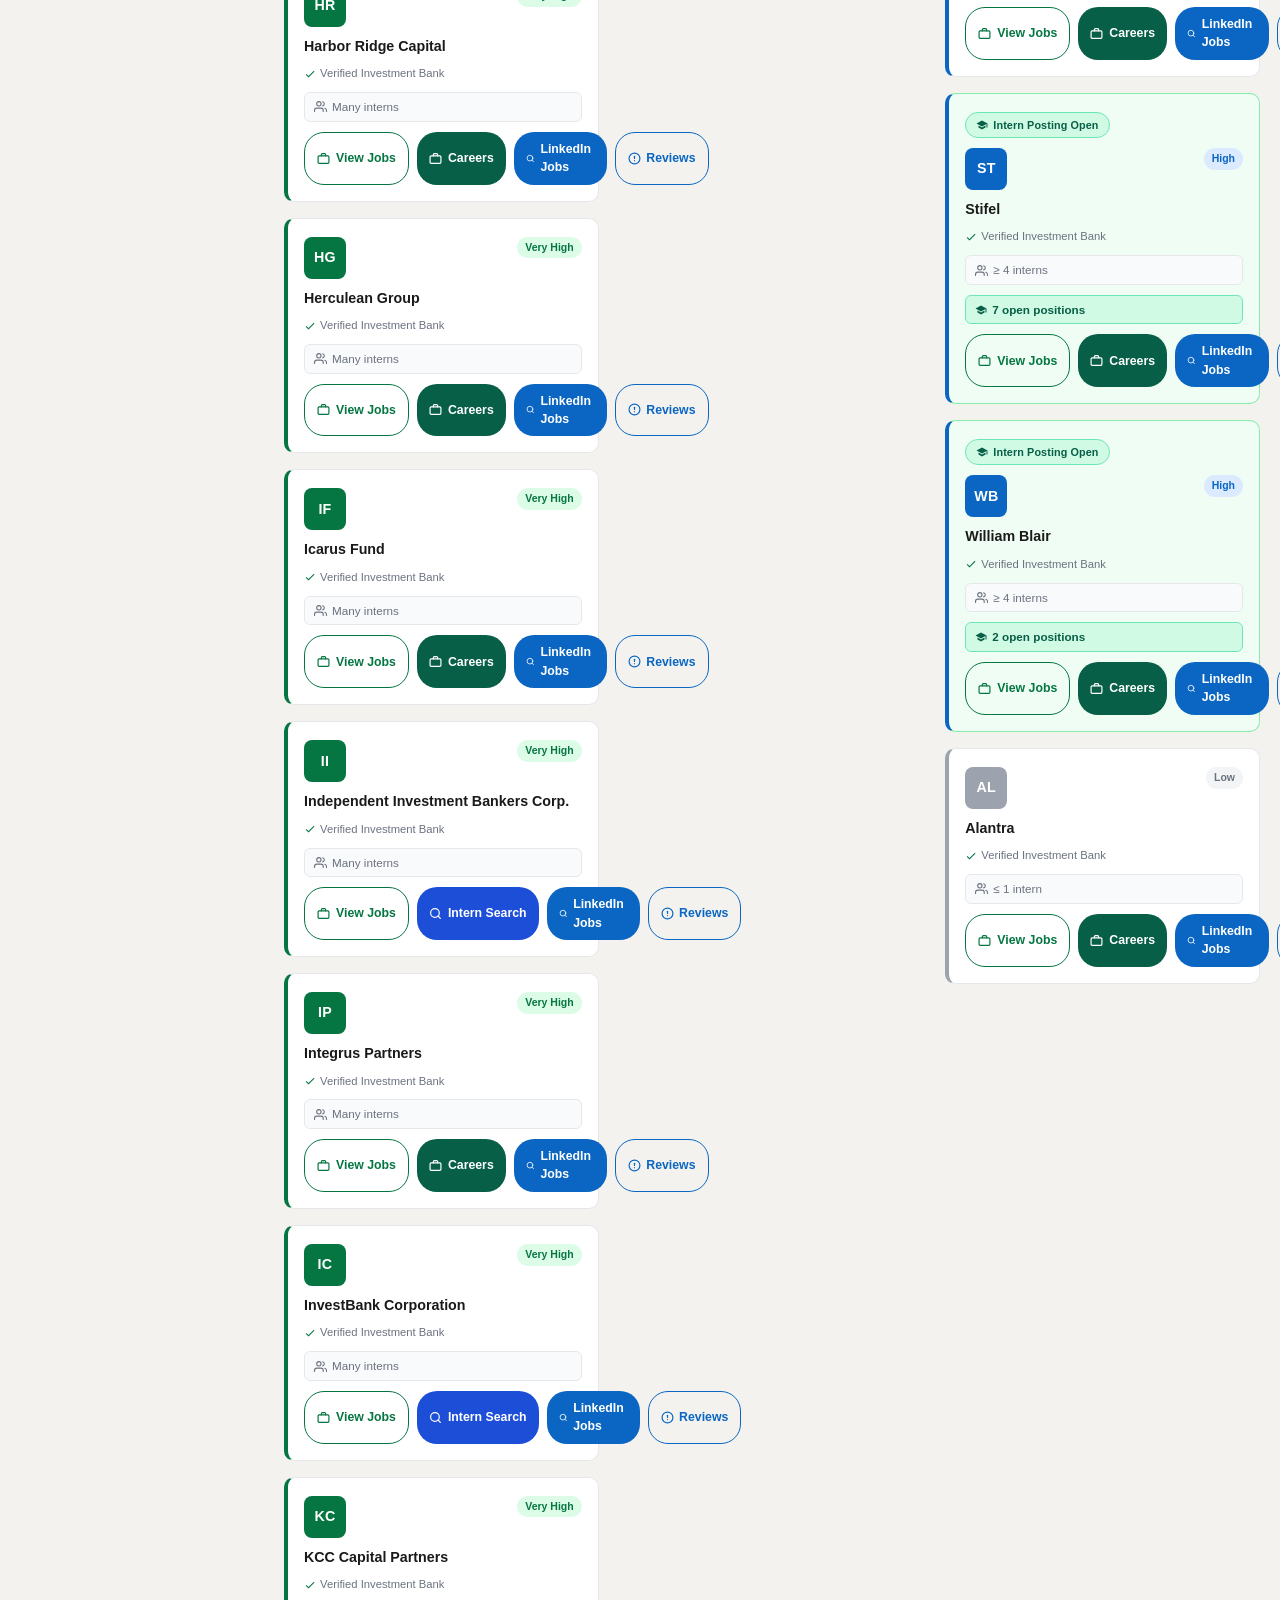
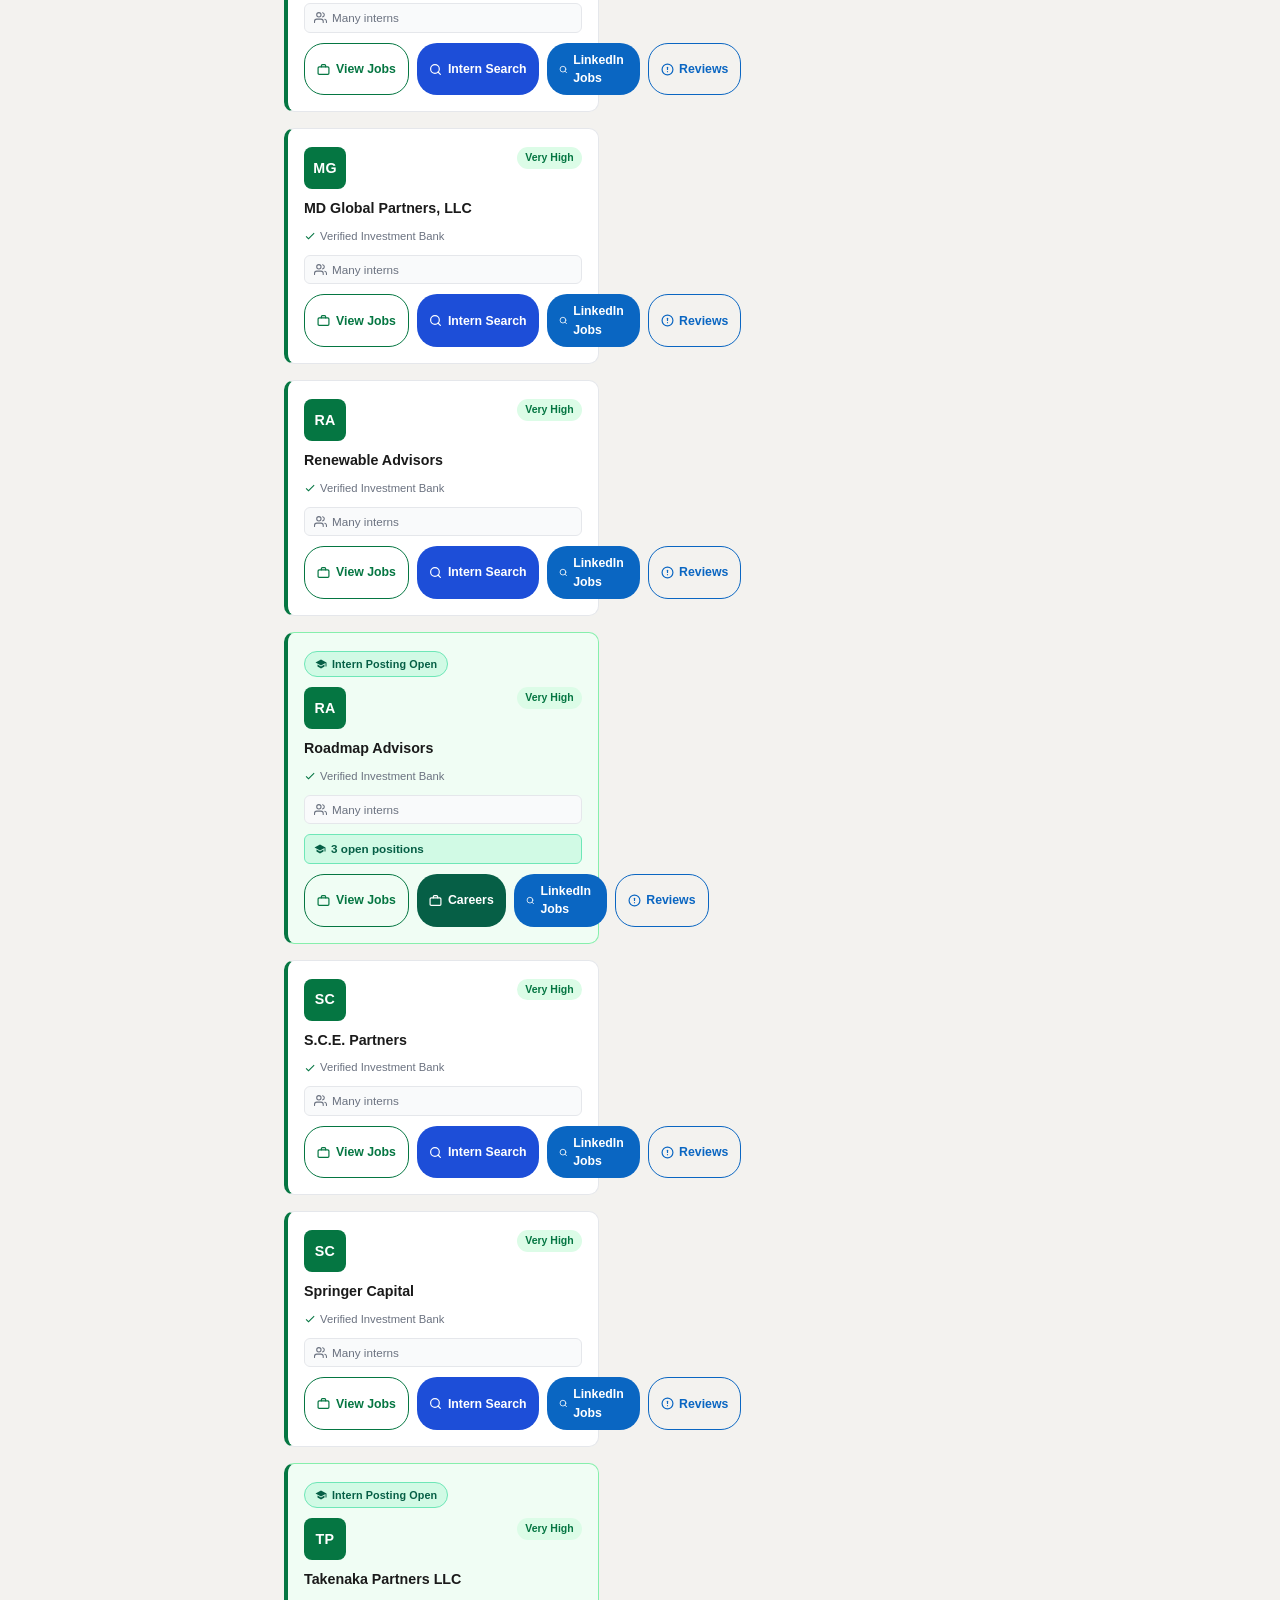
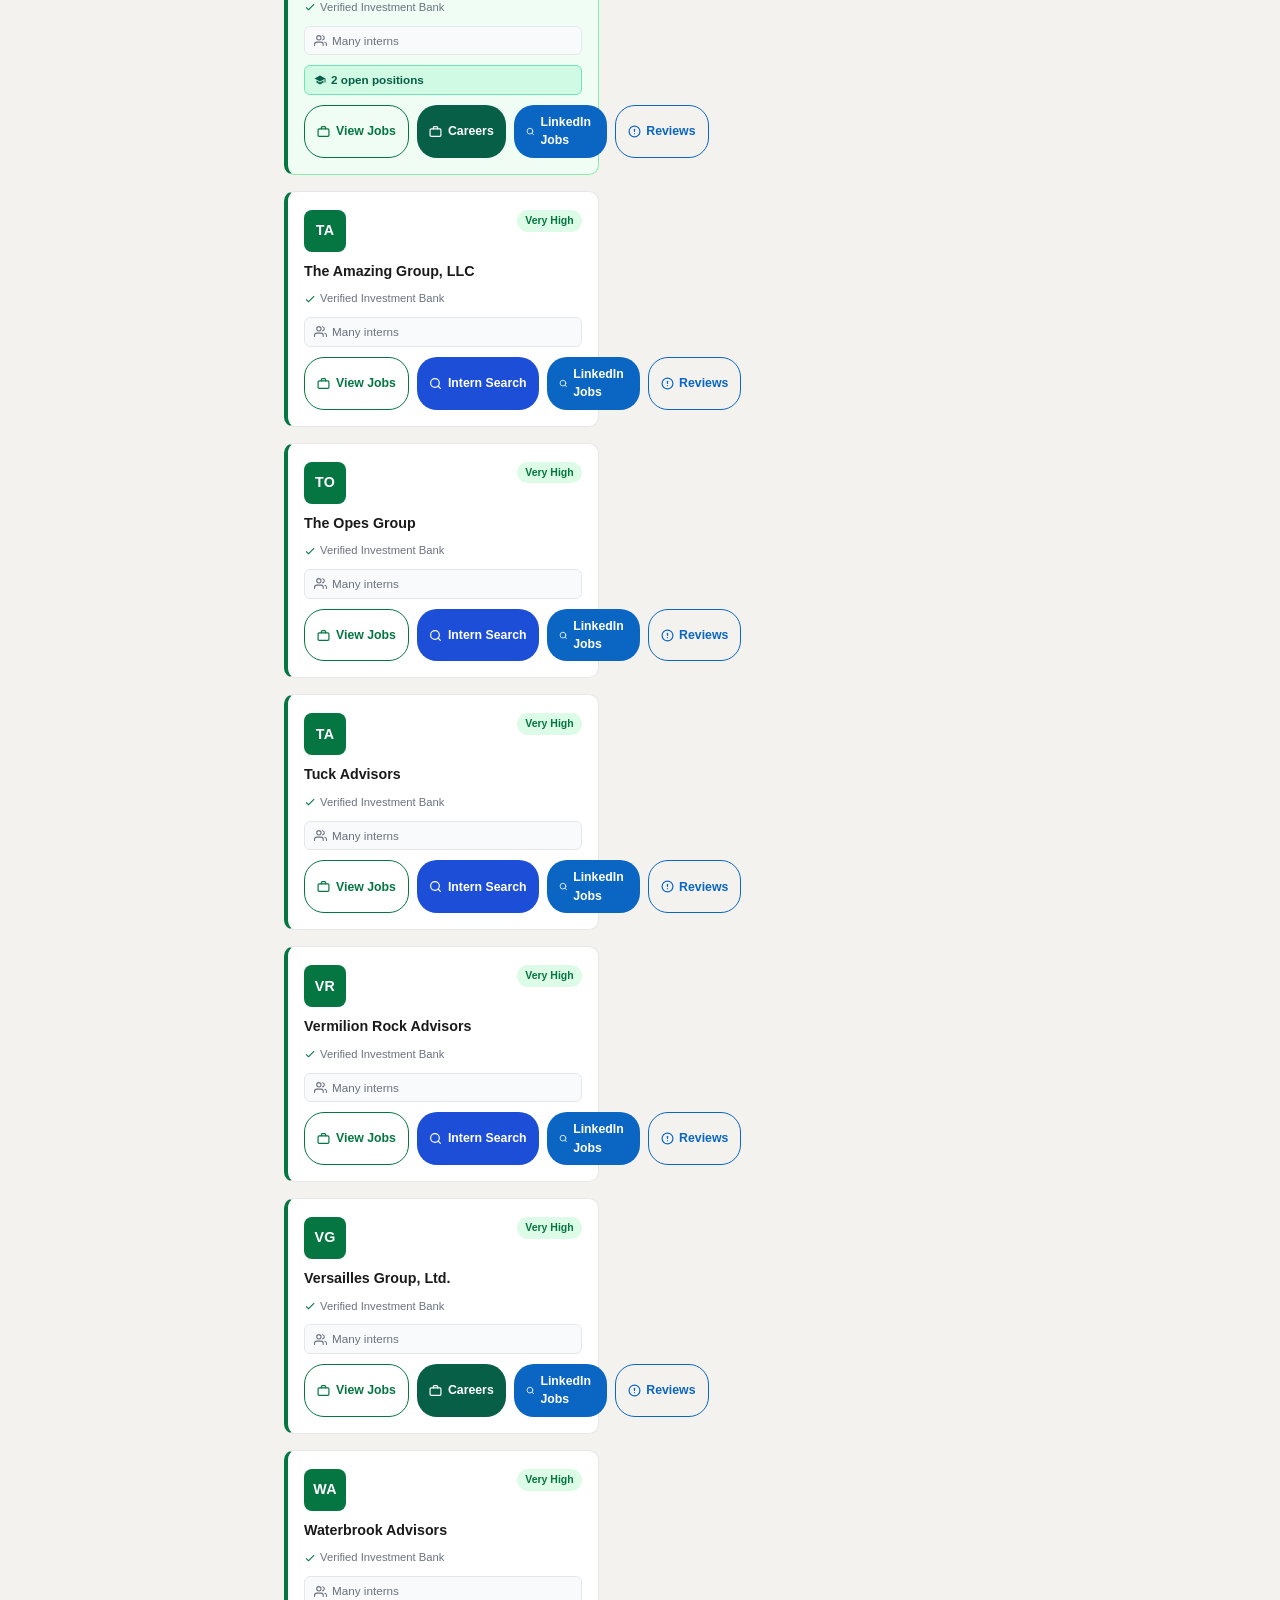
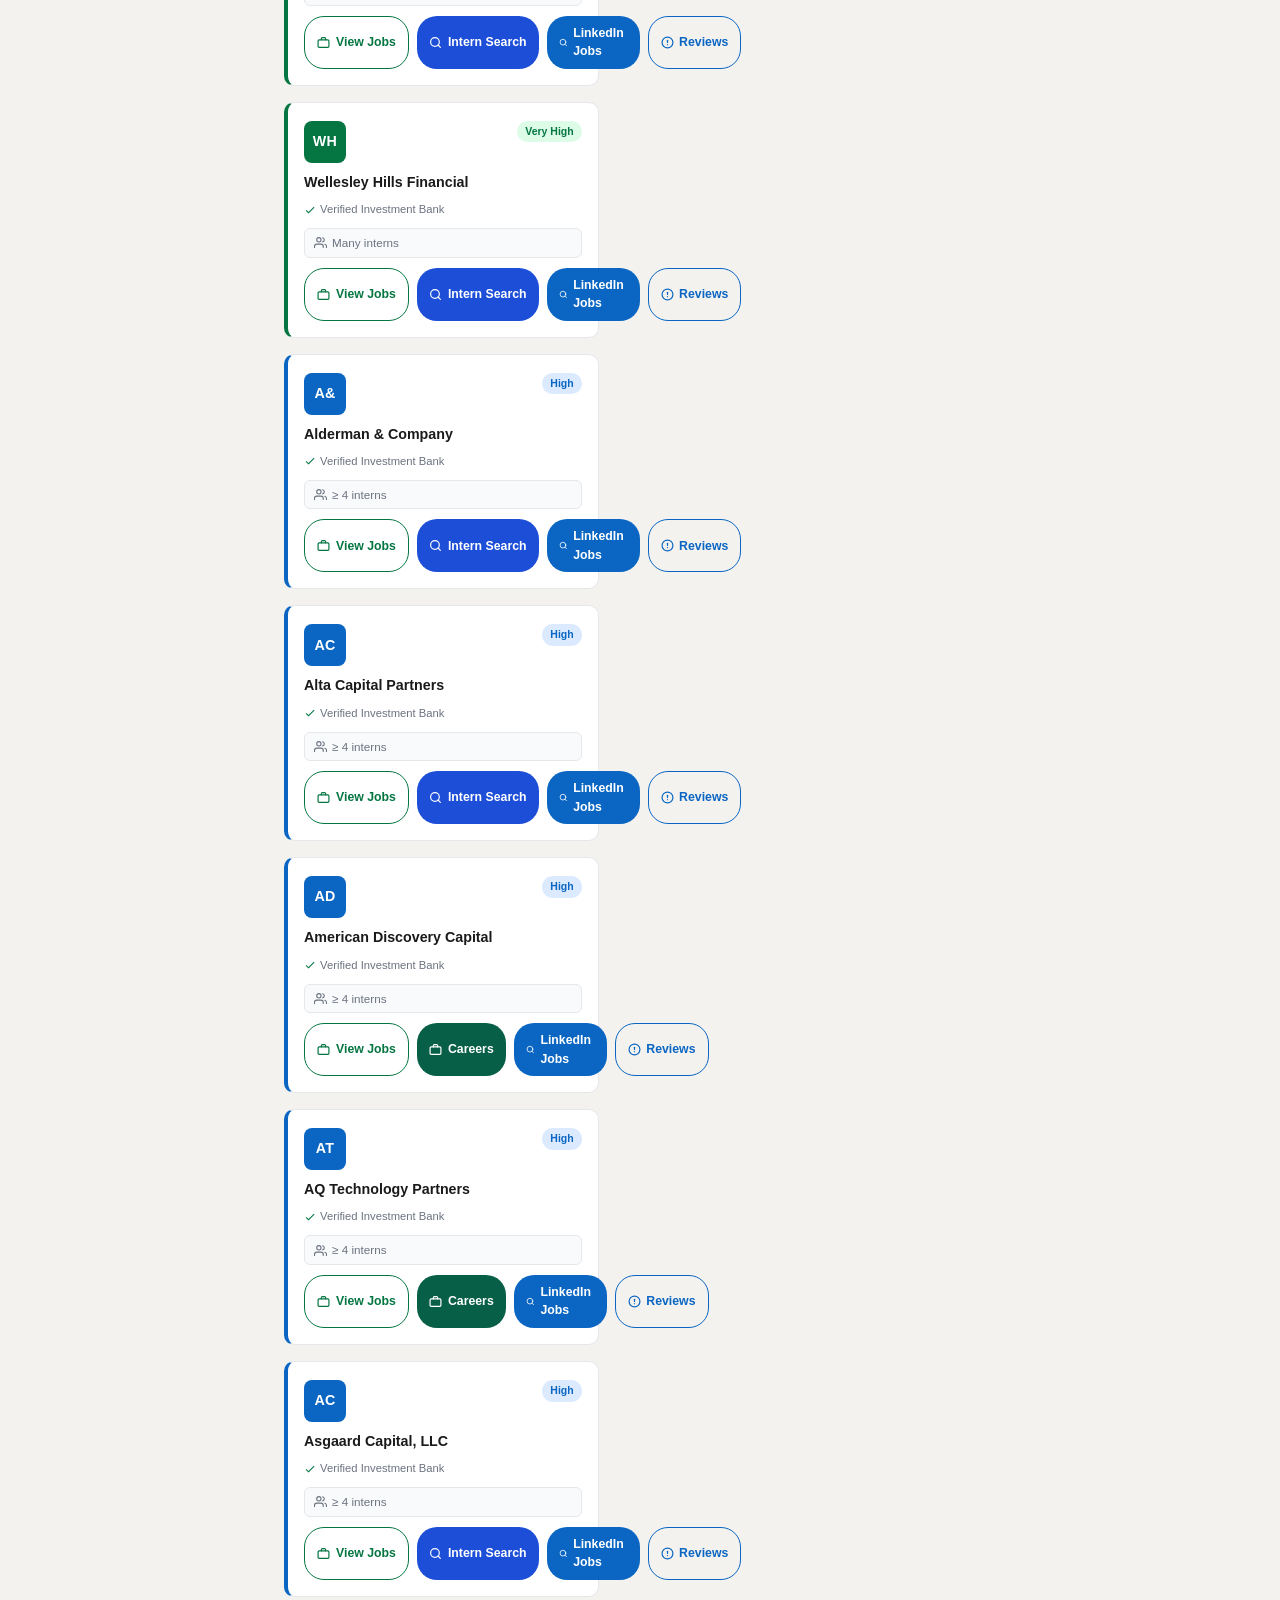
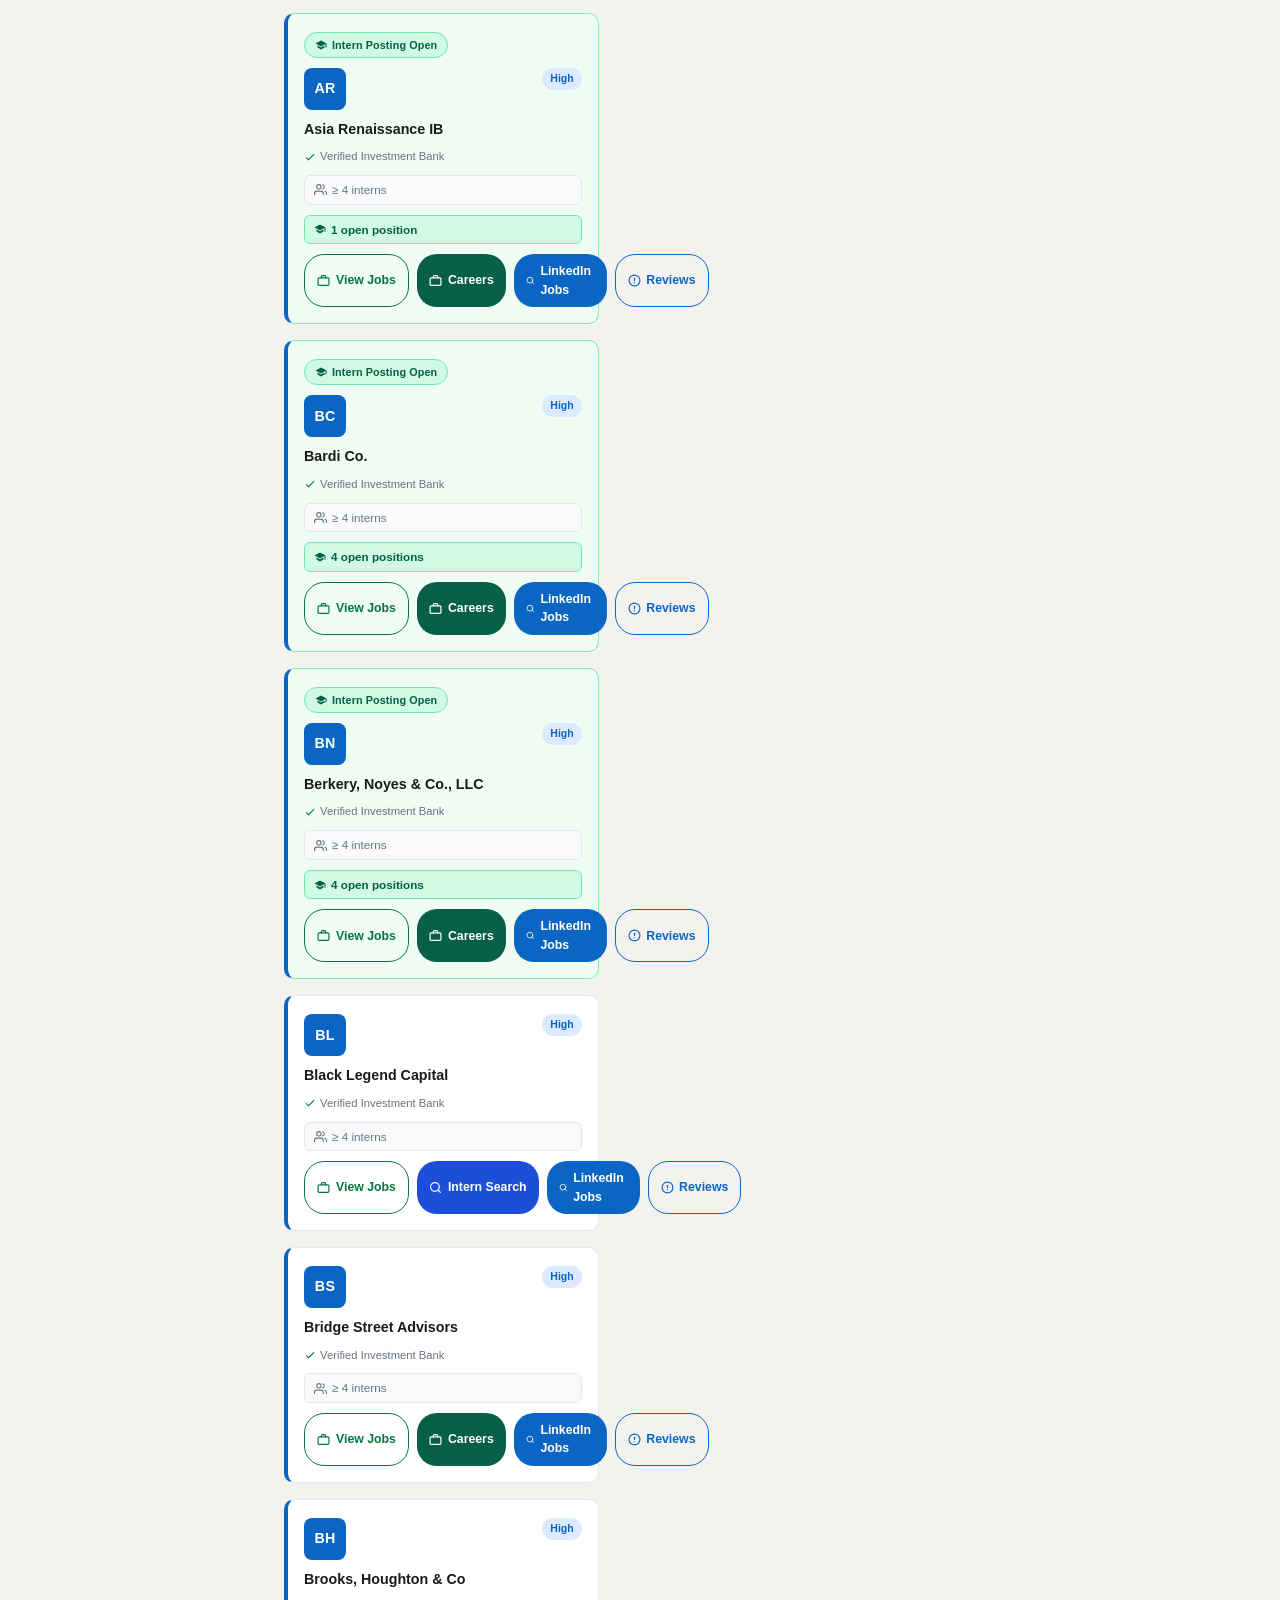
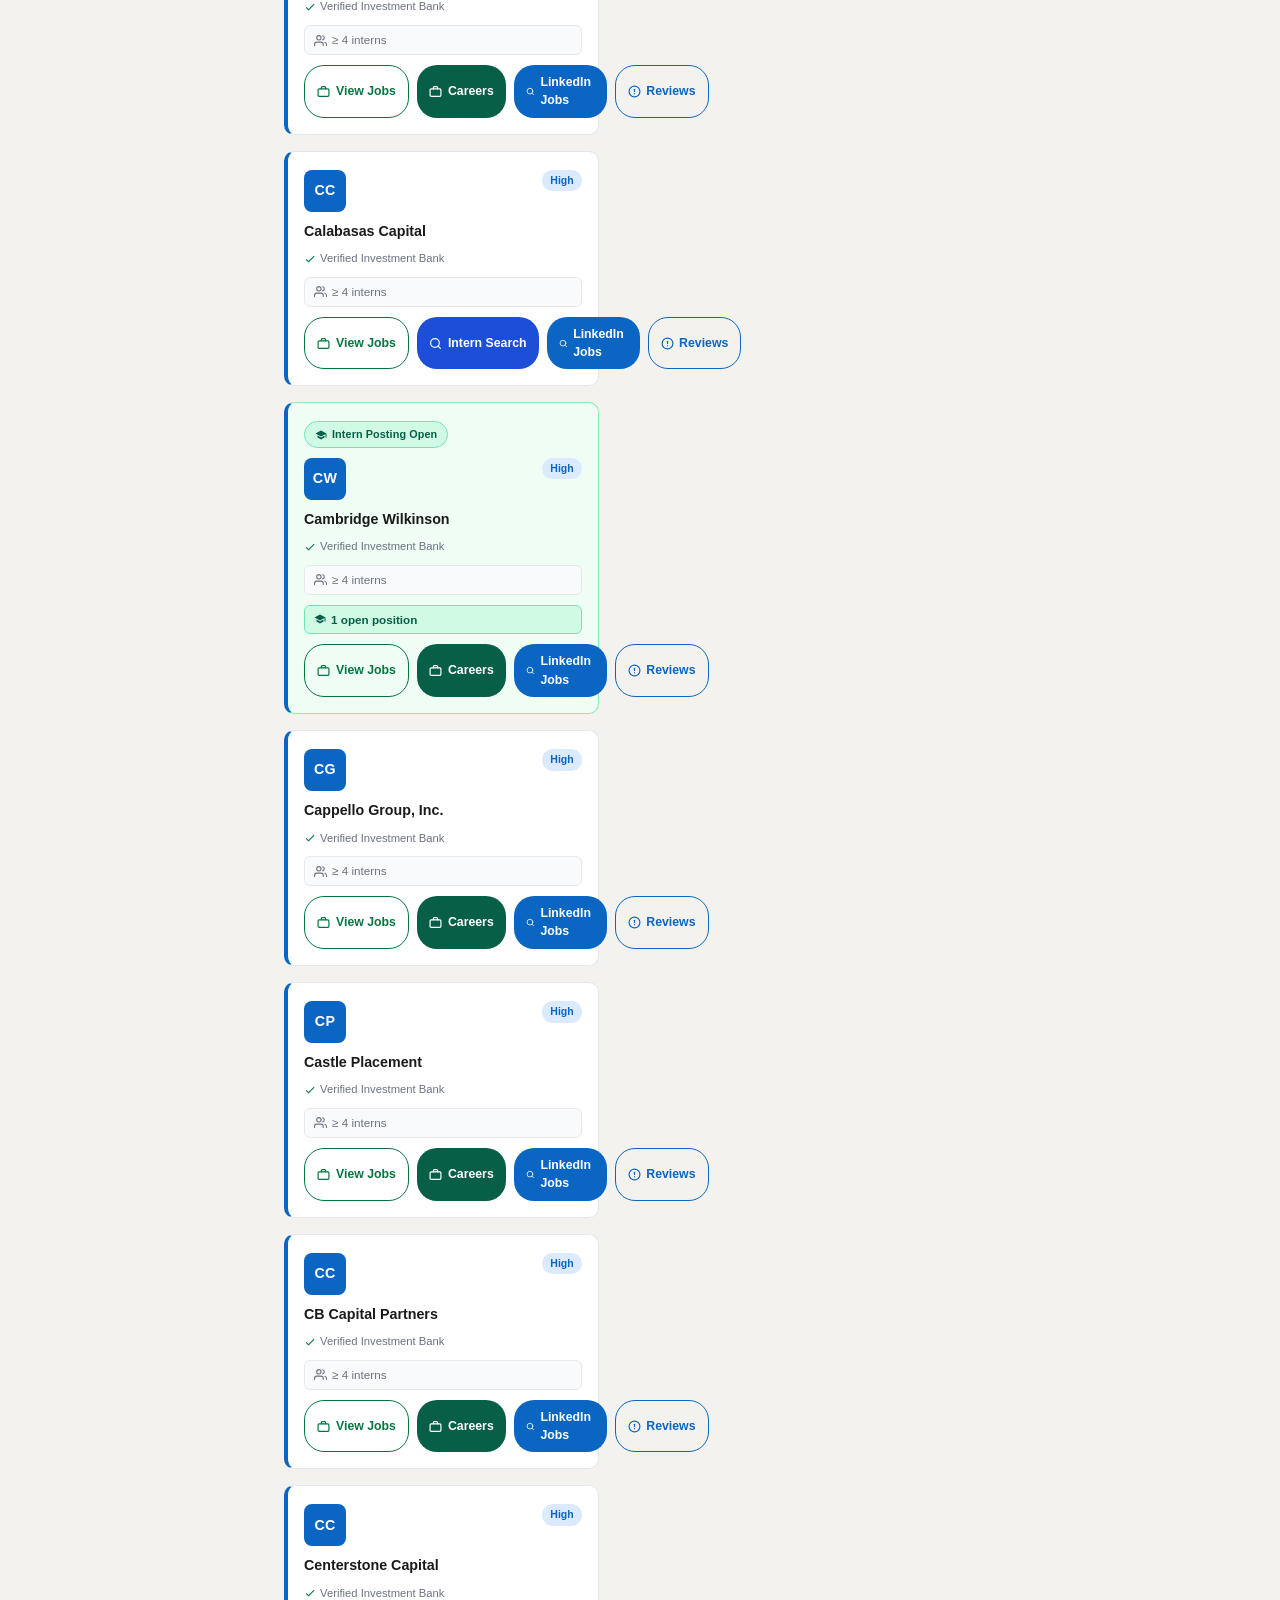
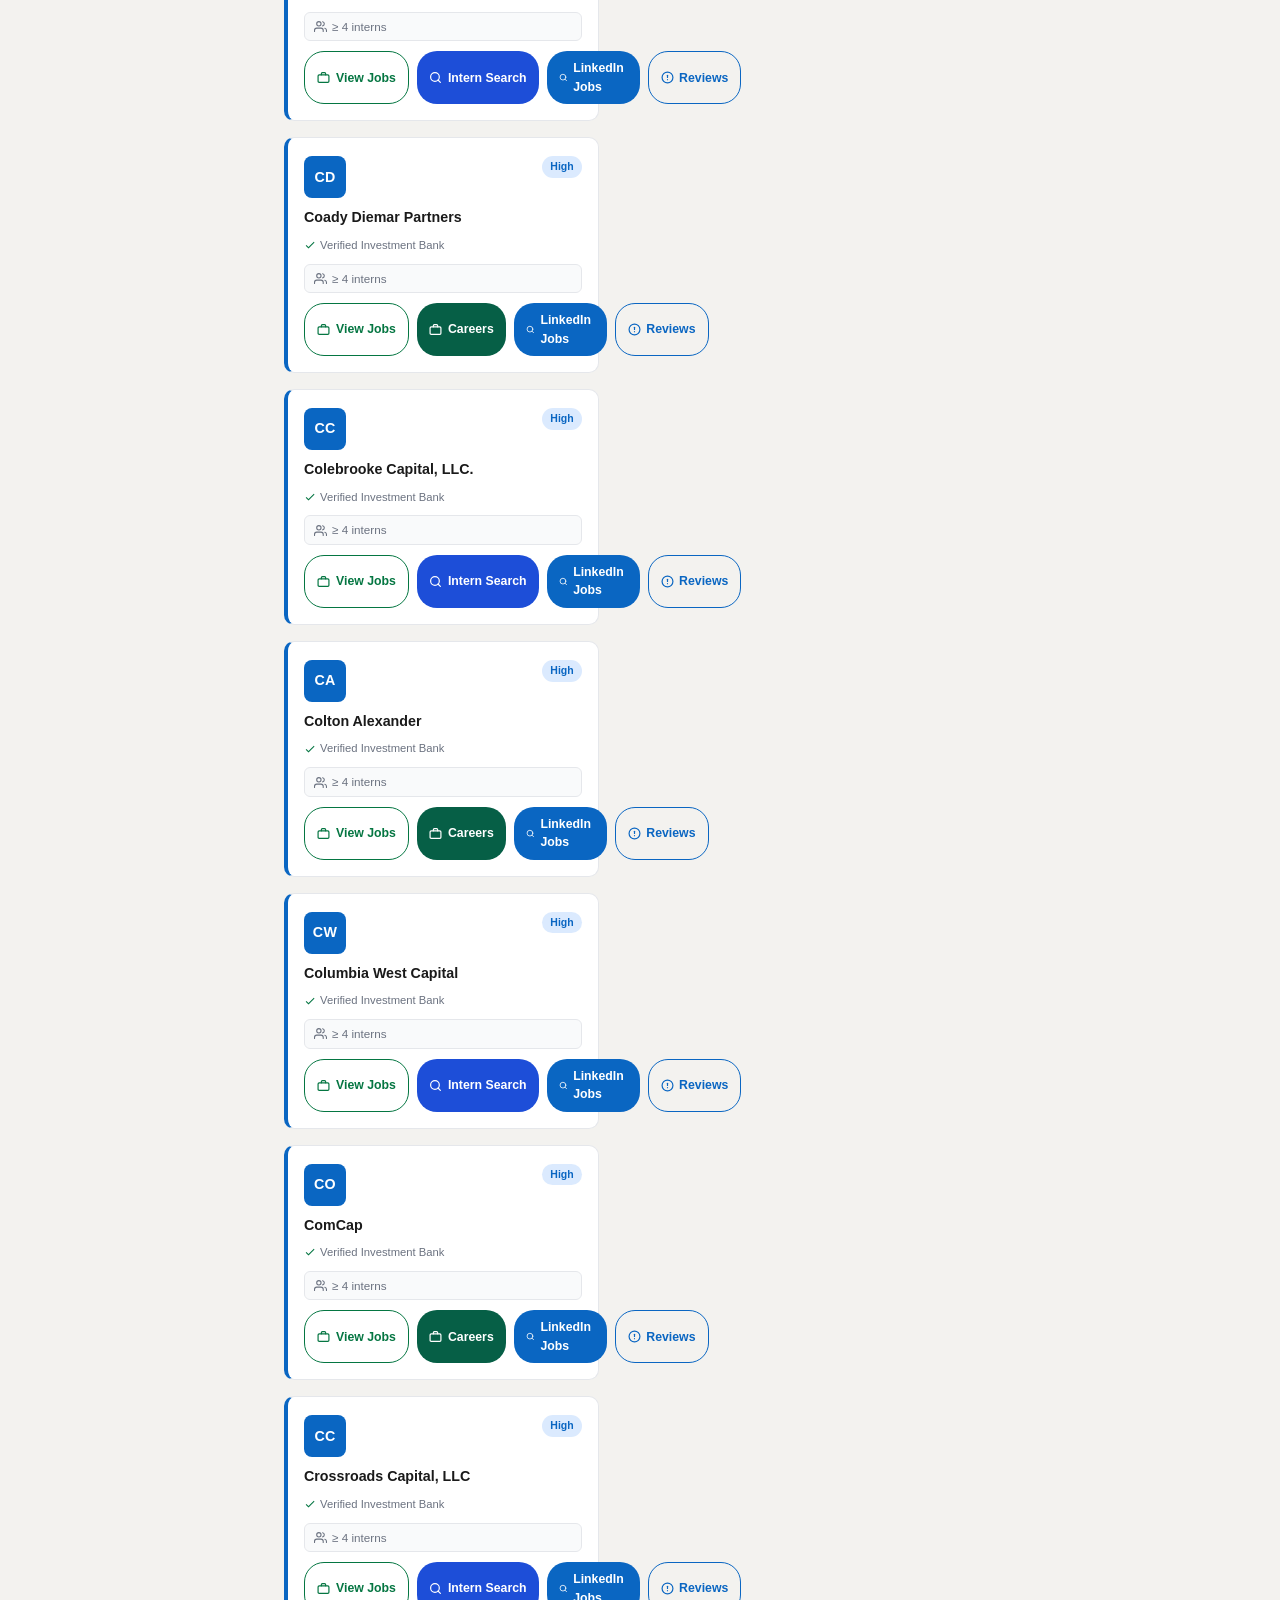
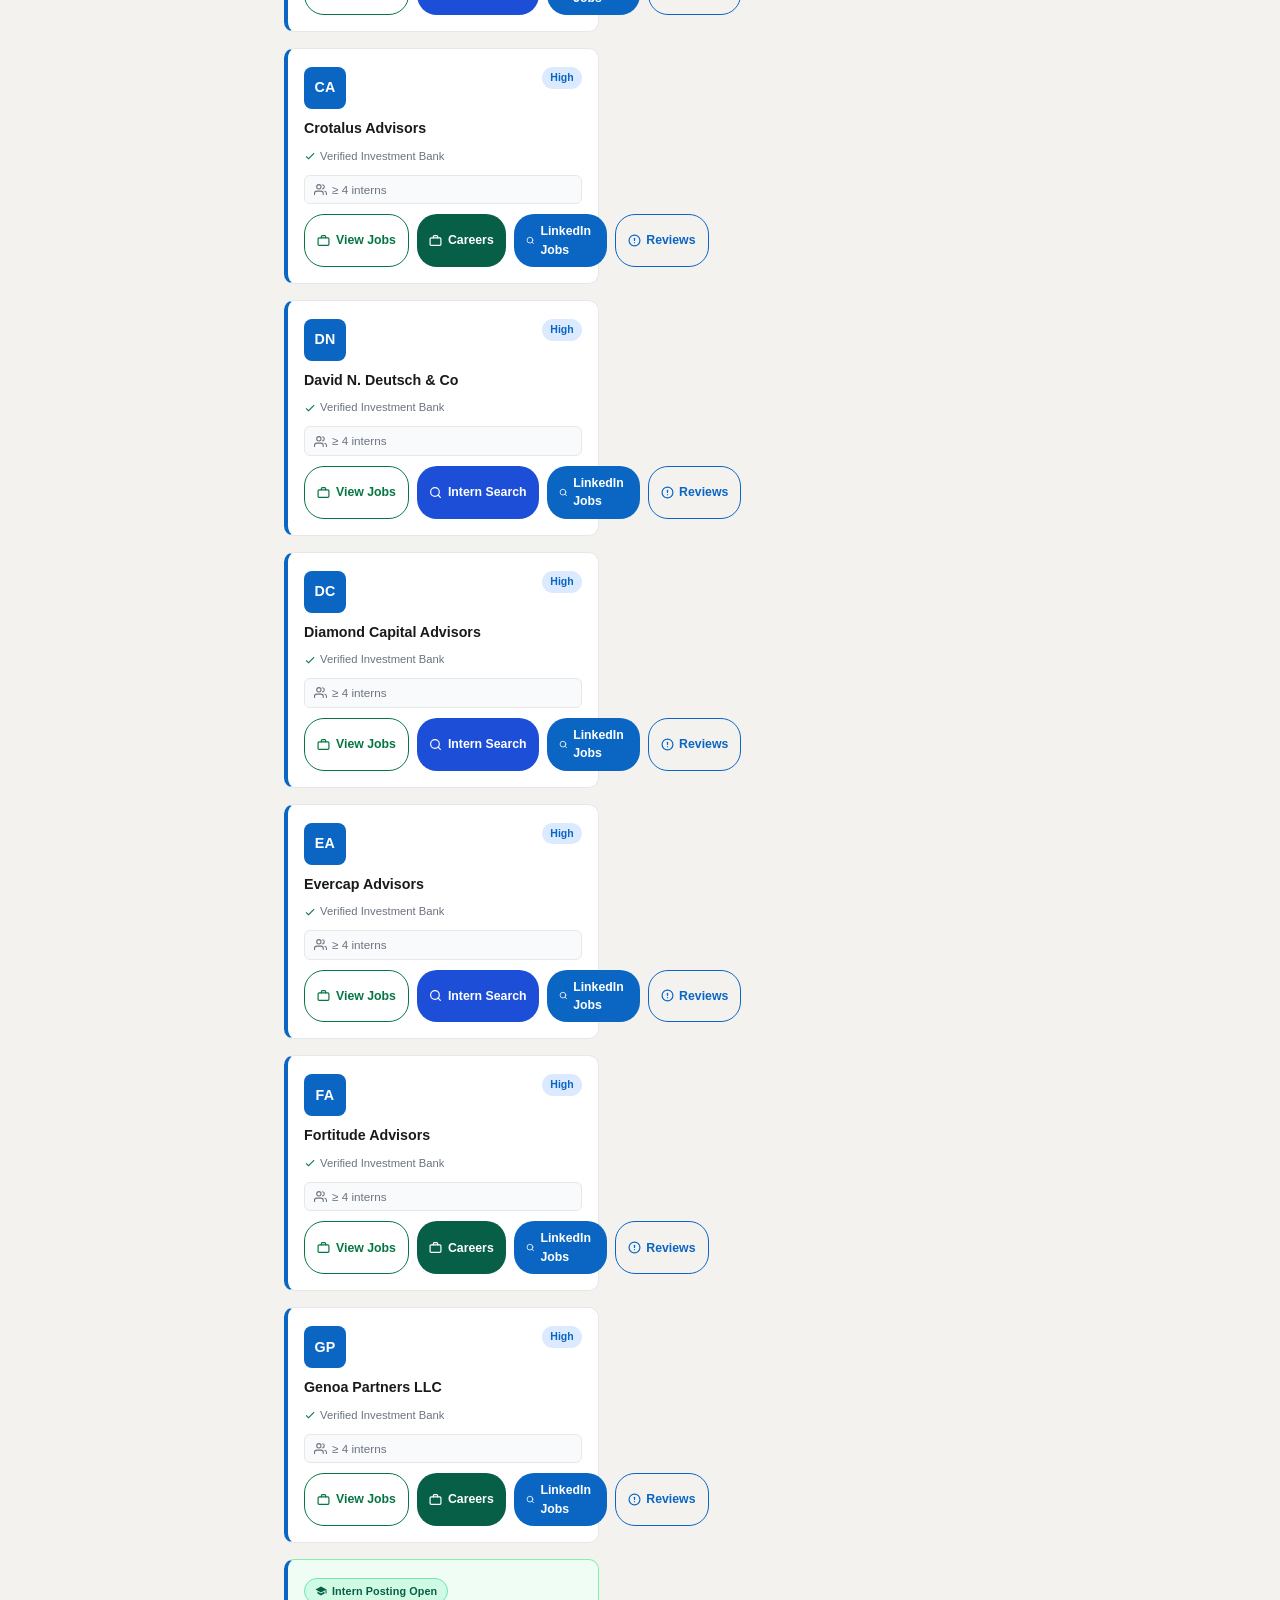
==== commit 4fc4c9d2: "WIP: saving progress before rebase" ====
--- a/index.html
+++ b/index.html
@@ -43,6 +43,11 @@
       <a class="nav__link" href="hedge.html">
         Hedge Funds
       </a>
+      
+      <a class="nav__link" href="swe.html">
+        SWE
+      </a>
+
       <a class="nav__link" href="recent.html">
         <svg width="16" height="16" viewBox="0 0 24 24" fill="none" stroke="currentColor" stroke-width="2.2" stroke-linecap="round" stroke-linejoin="round">
           <rect x="3" y="4" width="18" height="18" rx="2" ry="2"/>
--- a/style.css
+++ b/style.css
@@ -1062,4 +1062,54 @@
 .firm-type-badge--pe {
   background: #ede9fe;
   color: var(--pe-mega);
+}
+.firm-type-badge--vc {
+  background: #d1fae5;
+  color: #059669;
+}
+.firm-type-badge--hedge {
+  background: #fef3c7;
+  color: #d97706;
+}
+ 
+/* ── SWE cards ─────────────────────────────────── */
+.card__swe-stats {
+  display: flex;
+  gap: 8px;
+  margin: 2px 0 4px;
+}
+.swe-stat {
+  flex: 1;
+  background: #f9fafb;
+  border: 1px solid var(--border);
+  border-radius: 6px;
+  padding: 6px 8px;
+  display: flex;
+  flex-direction: column;
+  align-items: center;
+  gap: 1px;
+}
+.swe-stat span {
+  font-size: .9rem;
+  font-weight: 700;
+  color: var(--text);
+}
+.swe-stat small {
+  font-size: .62rem;
+  text-transform: uppercase;
+  letter-spacing: 0.04em;
+  color: var(--text-muted);
+}
+.card__offices {
+  font-size: .72rem;
+  color: var(--text-muted);
+  line-height: 1.4;
+}
+.card__offices strong {
+  color: var(--text);
+  font-weight: 600;
+}
+.firm-type-badge--swe {
+  background: #e0f2fe;
+  color: #0369a1;
 }
